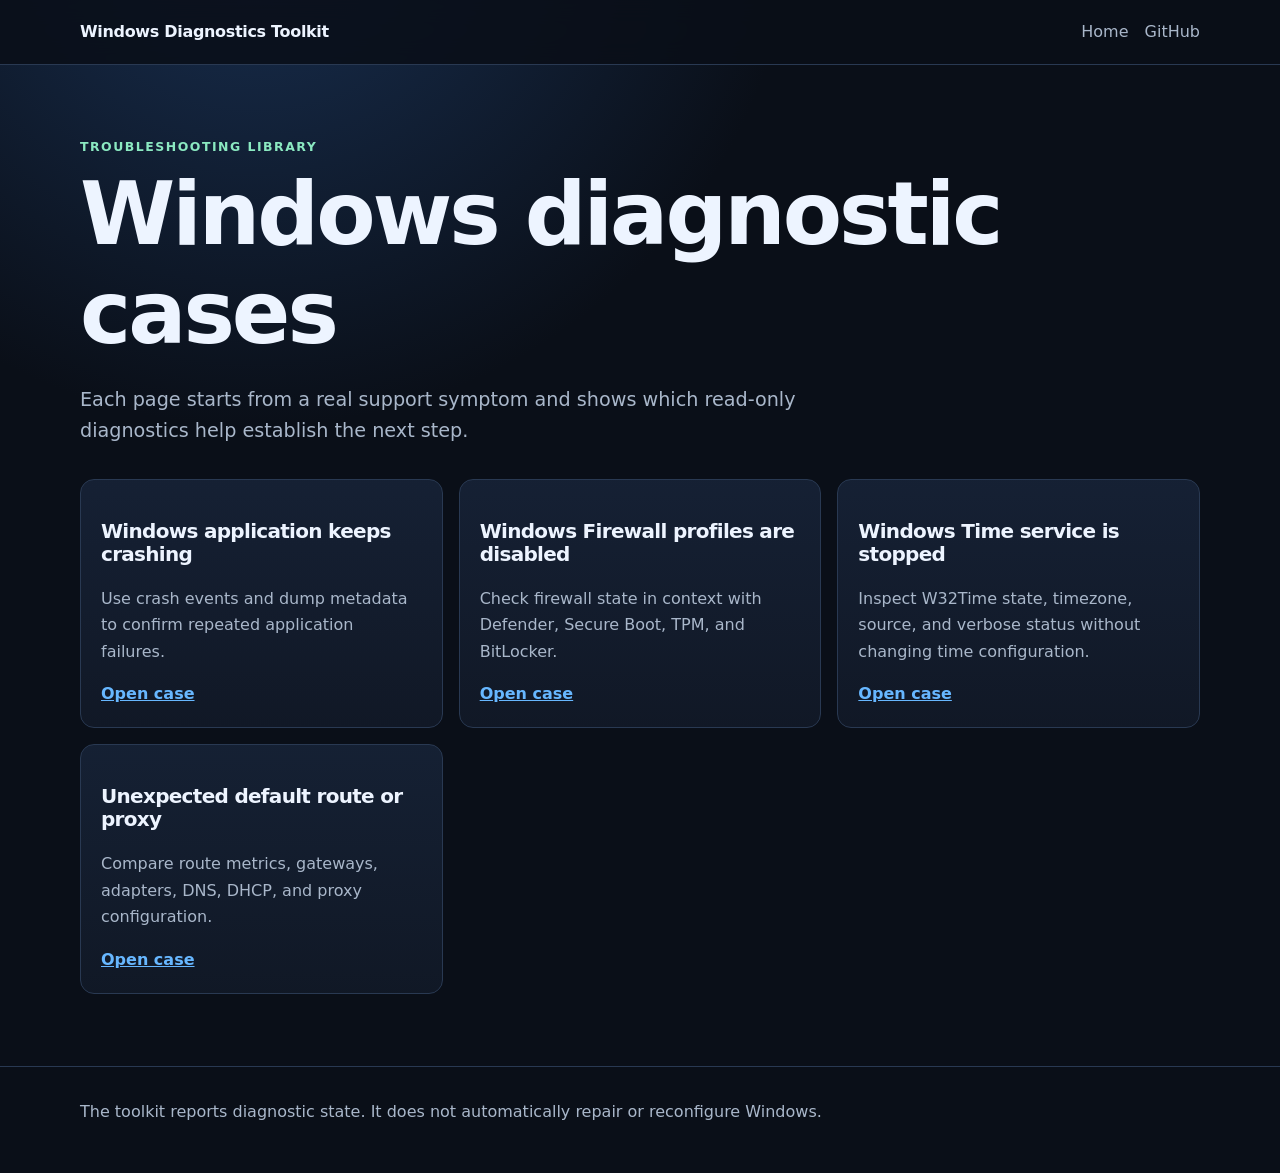
==== cases/index.html @ 60c8dcb5 "docs: add troubleshooting case index" ====
<!doctype html>
<html lang="en">
<head>
  <meta charset="utf-8">
  <meta name="viewport" content="width=device-width, initial-scale=1">
  <title>Windows troubleshooting cases — Windows Diagnostics Toolkit</title>
  <meta name="description" content="Practical Windows troubleshooting cases for application crashes, disabled firewall profiles, stopped time service, and unexpected routes or proxy settings.">
  <link rel="canonical" href="https://0x0bug.github.io/windows-diagnostics-toolkit/cases/">
  <link rel="stylesheet" href="../assets/style.css">
</head>
<body>
<header><nav class="wrap"><a class="brand" href="../">Windows Diagnostics Toolkit</a><div class="nav-links"><a href="../">Home</a><a href="https://github.com/0x0bug/windows-diagnostics-toolkit">GitHub</a></div></nav></header>
<main>
  <section class="wrap">
    <div class="eyebrow">Troubleshooting library</div>
    <h1>Windows diagnostic cases</h1>
    <p class="lead">Each page starts from a real support symptom and shows which read-only diagnostics help establish the next step.</p>
    <div class="grid">
      <article class="card"><h3>Windows application keeps crashing</h3><p>Use crash events and dump metadata to confirm repeated application failures.</p><a href="windows-application-crashes.html">Open case</a></article>
      <article class="card"><h3>Windows Firewall profiles are disabled</h3><p>Check firewall state in context with Defender, Secure Boot, TPM, and BitLocker.</p><a href="windows-firewall-disabled.html">Open case</a></article>
      <article class="card"><h3>Windows Time service is stopped</h3><p>Inspect W32Time state, timezone, source, and verbose status without changing time configuration.</p><a href="windows-time-service-stopped.html">Open case</a></article>
      <article class="card"><h3>Unexpected default route or proxy</h3><p>Compare route metrics, gateways, adapters, DNS, DHCP, and proxy configuration.</p><a href="windows-network-routes.html">Open case</a></article>
    </div>
  </section>
</main>
<footer><div class="wrap">The toolkit reports diagnostic state. It does not automatically repair or reconfigure Windows.</div></footer>
</body>
</html>
---- assets/style.css ----
:root {
  color-scheme: dark;
  --bg: #0a0f18;
  --surface: #111927;
  --surface-2: #162236;
  --text: #edf4ff;
  --muted: #a9b7ca;
  --line: #293952;
  --accent: #67b7ff;
  --accent-2: #8be9c1;
  --warn: #ffd479;
  --danger: #ff8797;
  --max: 1120px;
}

* { box-sizing: border-box; }

html { scroll-behavior: smooth; }

body {
  margin: 0;
  background: radial-gradient(circle at 20% -10%, #193154 0, transparent 34rem), var(--bg);
  color: var(--text);
  font: 16px/1.65 system-ui, -apple-system, BlinkMacSystemFont, "Segoe UI", sans-serif;
}

a { color: var(--accent); }
a:hover { color: #a6d7ff; }

.wrap {
  width: min(calc(100% - 2rem), var(--max));
  margin-inline: auto;
}

header {
  border-bottom: 1px solid var(--line);
  background: rgba(10, 15, 24, 0.86);
  backdrop-filter: blur(12px);
  position: sticky;
  top: 0;
  z-index: 10;
}

nav {
  min-height: 64px;
  display: flex;
  align-items: center;
  justify-content: space-between;
  gap: 1rem;
}

.brand {
  color: var(--text);
  font-weight: 750;
  text-decoration: none;
  letter-spacing: -0.02em;
}

.nav-links { display: flex; gap: 1rem; flex-wrap: wrap; }
.nav-links a { color: var(--muted); text-decoration: none; }
.nav-links a:hover { color: var(--text); }

.hero {
  padding: 6.5rem 0 4rem;
  display: grid;
  grid-template-columns: 1.2fr 0.8fr;
  gap: 3rem;
  align-items: center;
}

.eyebrow {
  color: var(--accent-2);
  font-weight: 700;
  text-transform: uppercase;
  letter-spacing: 0.12em;
  font-size: 0.78rem;
}

h1, h2, h3 { line-height: 1.15; letter-spacing: -0.035em; }
h1 { font-size: clamp(2.7rem, 7vw, 5.4rem); margin: 0.45rem 0 1.25rem; }
h2 { font-size: clamp(2rem, 4vw, 3rem); margin: 0 0 1rem; }
h3 { font-size: 1.25rem; }

.lead { color: var(--muted); font-size: 1.2rem; max-width: 68ch; }

.actions { display: flex; flex-wrap: wrap; gap: 0.85rem; margin-top: 2rem; }
.button {
  display: inline-flex;
  align-items: center;
  justify-content: center;
  min-height: 46px;
  padding: 0.7rem 1rem;
  border-radius: 10px;
  border: 1px solid var(--line);
  color: var(--text);
  background: var(--surface);
  text-decoration: none;
  font-weight: 700;
}
.button.primary { background: var(--accent); color: #06101c; border-color: transparent; }
.button:hover { transform: translateY(-1px); }

.terminal {
  background: #060a10;
  border: 1px solid var(--line);
  border-radius: 16px;
  overflow: hidden;
  box-shadow: 0 24px 80px rgba(0, 0, 0, 0.35);
}
.terminal-bar { padding: 0.7rem 1rem; color: var(--muted); background: var(--surface); border-bottom: 1px solid var(--line); }
pre { margin: 0; padding: 1.25rem; overflow-x: auto; white-space: pre-wrap; color: #d7e7ff; }
code { font-family: "Cascadia Code", "SFMono-Regular", Consolas, monospace; }

section { padding: 4.5rem 0; }
.section-intro { color: var(--muted); max-width: 72ch; }

.grid { display: grid; grid-template-columns: repeat(3, minmax(0, 1fr)); gap: 1rem; margin-top: 2rem; }
.card {
  border: 1px solid var(--line);
  background: linear-gradient(180deg, rgba(22, 34, 54, 0.92), rgba(17, 25, 39, 0.92));
  border-radius: 14px;
  padding: 1.25rem;
}
.card p { color: var(--muted); }
.card a { font-weight: 700; }

.status-list { display: grid; gap: 0.7rem; margin: 1.5rem 0 0; padding: 0; list-style: none; }
.status-list li { display: flex; gap: 0.8rem; align-items: flex-start; }
.status-list strong { color: var(--accent-2); }

.callout {
  border-left: 4px solid var(--warn);
  background: rgba(255, 212, 121, 0.08);
  padding: 1rem 1.15rem;
  border-radius: 0 12px 12px 0;
  margin: 1.5rem 0;
}

.kicker { font-size: 0.9rem; color: var(--muted); }

footer { border-top: 1px solid var(--line); color: var(--muted); padding: 2rem 0 3rem; }

@media (max-width: 820px) {
  .hero { grid-template-columns: 1fr; padding-top: 4rem; }
  .grid { grid-template-columns: 1fr; }
  nav { align-items: flex-start; padding: 0.9rem 0; }
  .nav-links { justify-content: flex-end; }
}
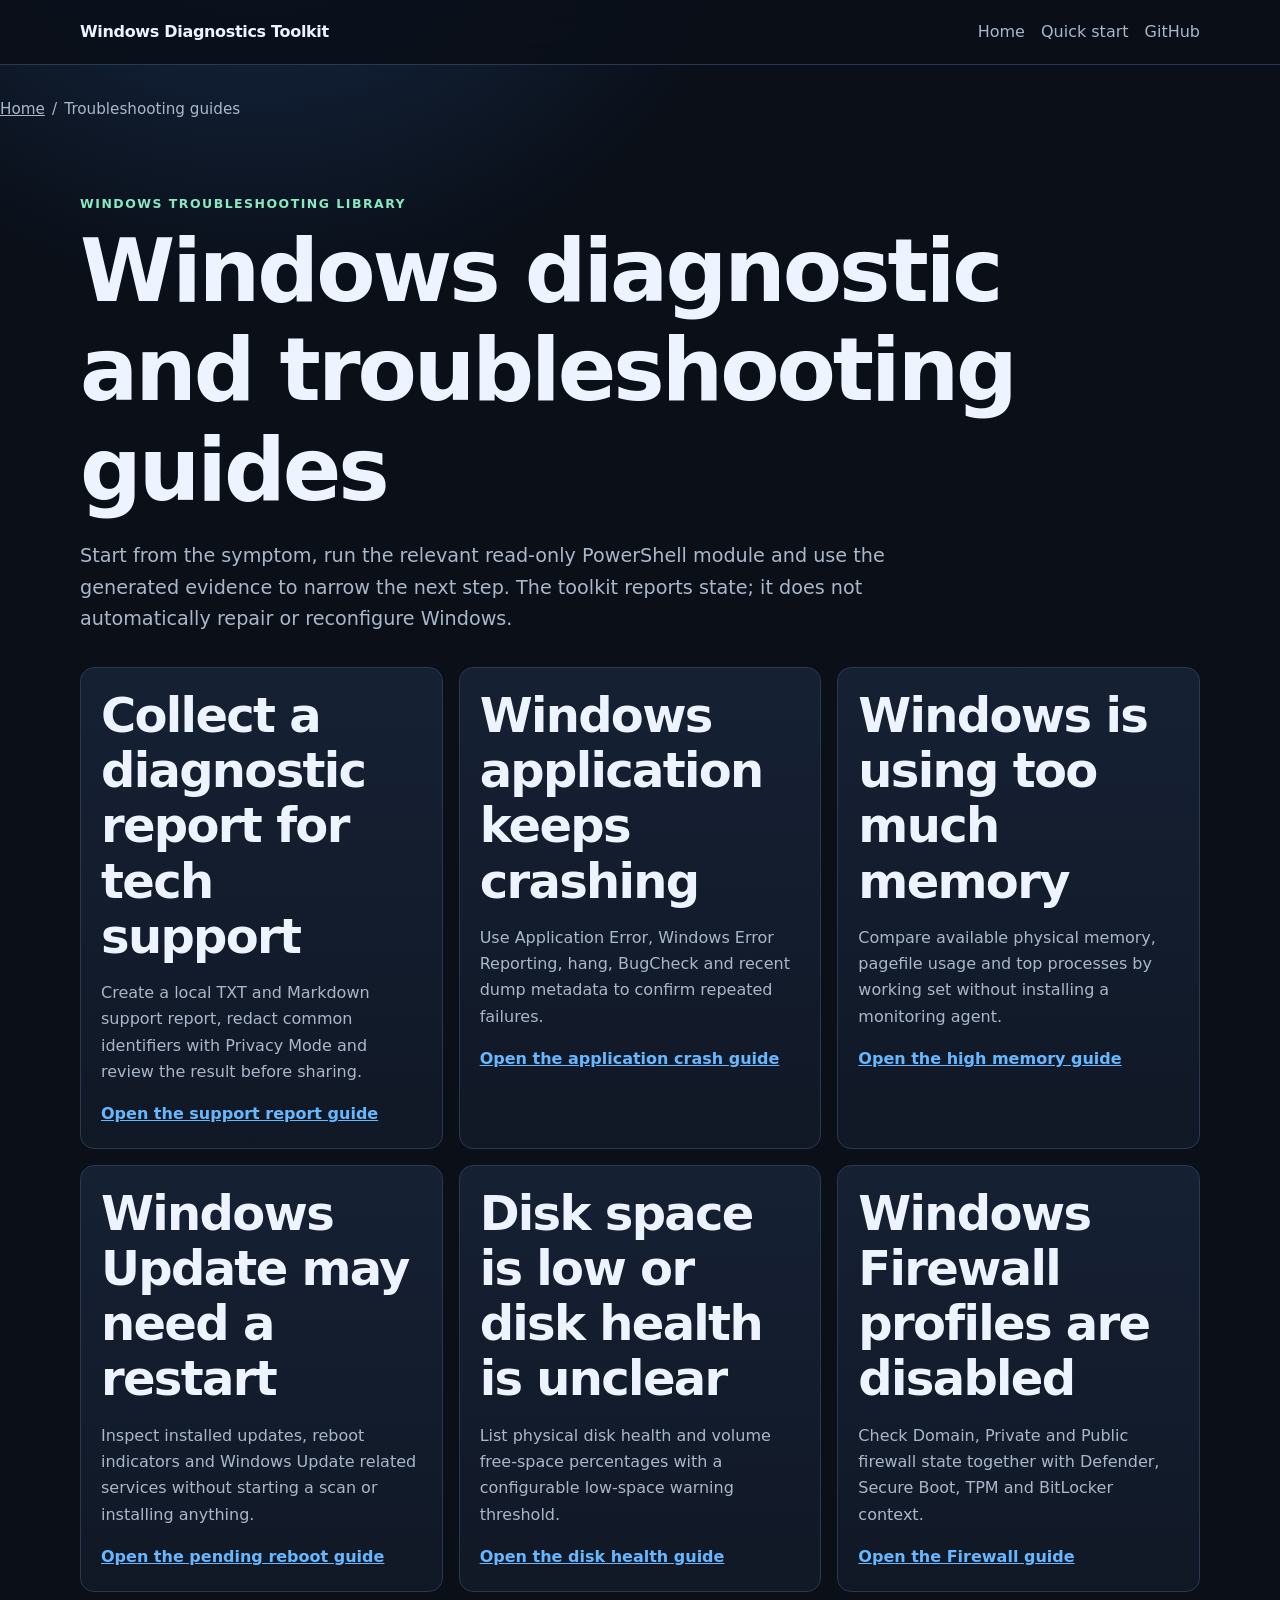
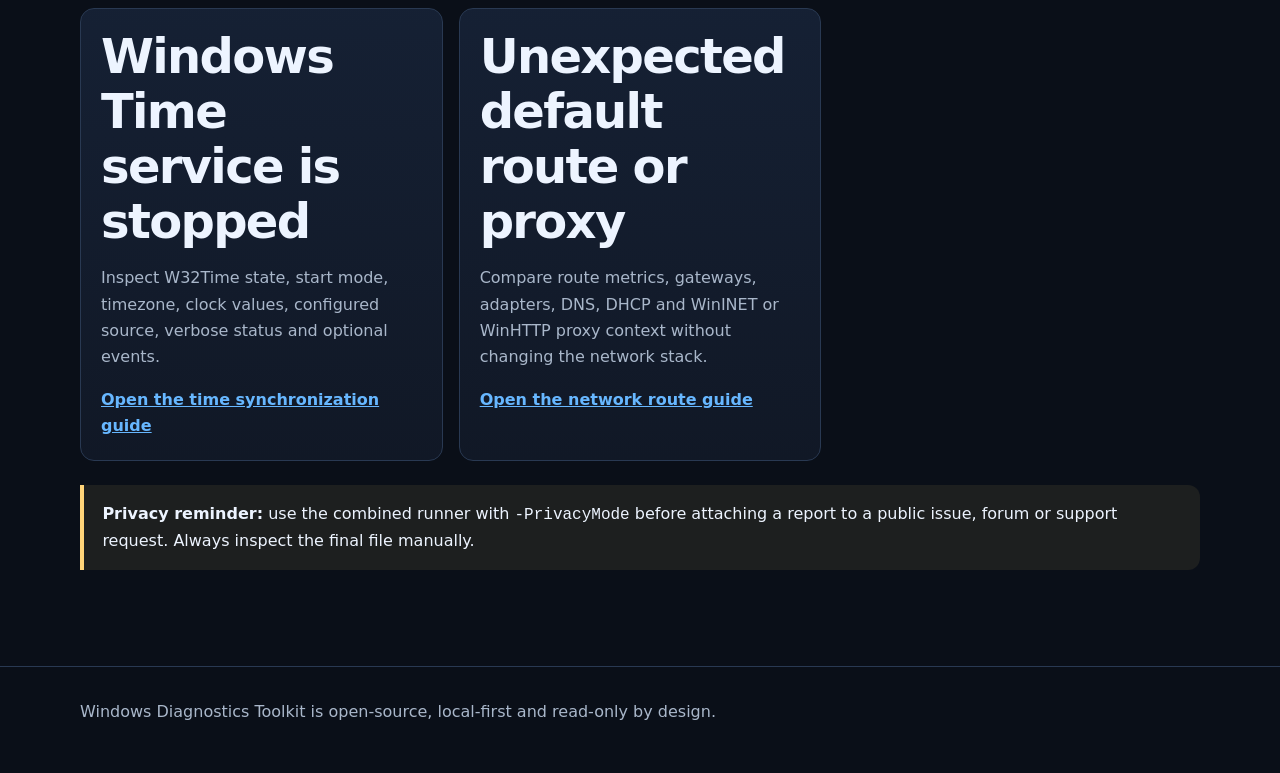
==== commit 78d59aec: "docs: expand troubleshooting guide index for long-tail search" ====
--- a/cases/index.html
+++ b/cases/index.html
@@ -3,26 +3,111 @@
 <head>
   <meta charset="utf-8">
   <meta name="viewport" content="width=device-width, initial-scale=1">
-  <title>Windows troubleshooting cases — Windows Diagnostics Toolkit</title>
-  <meta name="description" content="Practical Windows troubleshooting cases for application crashes, disabled firewall profiles, stopped time service, and unexpected routes or proxy settings.">
+  <title>Windows Troubleshooting Guides and Diagnostic Checks | WDT</title>
+  <meta name="description" content="Read practical Windows 10 and Windows 11 troubleshooting guides for crashes, memory, disk space, Firewall, Windows Update, time sync, routes and support reports.">
+  <meta name="robots" content="index,follow,max-image-preview:large,max-snippet:-1">
+  <meta name="theme-color" content="#0a0f18">
   <link rel="canonical" href="https://0x0bug.github.io/windows-diagnostics-toolkit/cases/">
   <link rel="stylesheet" href="../assets/style.css">
+
+  <meta property="og:type" content="website">
+  <meta property="og:site_name" content="Windows Diagnostics Toolkit">
+  <meta property="og:locale" content="en_US">
+  <meta property="og:title" content="Windows Troubleshooting Guides and Diagnostic Checks">
+  <meta property="og:description" content="Symptom-based Windows guides built around local, read-only PowerShell diagnostics.">
+  <meta property="og:url" content="https://0x0bug.github.io/windows-diagnostics-toolkit/cases/">
+  <meta property="og:image" content="https://0x0bug.github.io/windows-diagnostics-toolkit/assets/social-preview.svg">
+  <meta property="og:image:alt" content="Windows Diagnostics Toolkit troubleshooting guides">
+
+  <meta name="twitter:card" content="summary_large_image">
+  <meta name="twitter:title" content="Windows Troubleshooting Guides and Diagnostic Checks">
+  <meta name="twitter:description" content="Practical Windows 10/11 guides for crashes, memory, updates, disks, Firewall, time and network diagnostics.">
+  <meta name="twitter:image" content="https://0x0bug.github.io/windows-diagnostics-toolkit/assets/social-preview.svg">
+
+  <script type="application/ld+json">
+  {
+    "@context": "https://schema.org",
+    "@graph": [
+      {
+        "@type": "CollectionPage",
+        "@id": "https://0x0bug.github.io/windows-diagnostics-toolkit/cases/#page",
+        "url": "https://0x0bug.github.io/windows-diagnostics-toolkit/cases/",
+        "name": "Windows troubleshooting guides",
+        "description": "Symptom-based Windows troubleshooting guides using read-only PowerShell diagnostics.",
+        "isPartOf": {
+          "@id": "https://0x0bug.github.io/windows-diagnostics-toolkit/#website"
+        },
+        "inLanguage": "en"
+      },
+      {
+        "@type": "BreadcrumbList",
+        "itemListElement": [
+          {
+            "@type": "ListItem",
+            "position": 1,
+            "name": "Windows Diagnostics Toolkit",
+            "item": "https://0x0bug.github.io/windows-diagnostics-toolkit/"
+          },
+          {
+            "@type": "ListItem",
+            "position": 2,
+            "name": "Troubleshooting guides",
+            "item": "https://0x0bug.github.io/windows-diagnostics-toolkit/cases/"
+          }
+        ]
+      },
+      {
+        "@type": "ItemList",
+        "name": "Windows diagnostic and troubleshooting guides",
+        "numberOfItems": 8,
+        "itemListElement": [
+          {"@type": "ListItem", "position": 1, "url": "https://0x0bug.github.io/windows-diagnostics-toolkit/cases/windows-diagnostic-report-for-tech-support.html", "name": "Collect a Windows diagnostic report for tech support"},
+          {"@type": "ListItem", "position": 2, "url": "https://0x0bug.github.io/windows-diagnostics-toolkit/cases/windows-application-crashes.html", "name": "Find repeated Windows application crashes"},
+          {"@type": "ListItem", "position": 3, "url": "https://0x0bug.github.io/windows-diagnostics-toolkit/cases/windows-high-memory-usage.html", "name": "Diagnose high memory usage on Windows"},
+          {"@type": "ListItem", "position": 4, "url": "https://0x0bug.github.io/windows-diagnostics-toolkit/cases/windows-update-pending-reboot.html", "name": "Check Windows Update pending reboot indicators"},
+          {"@type": "ListItem", "position": 5, "url": "https://0x0bug.github.io/windows-diagnostics-toolkit/cases/windows-disk-health-low-space.html", "name": "Check Windows disk health and low disk space"},
+          {"@type": "ListItem", "position": 6, "url": "https://0x0bug.github.io/windows-diagnostics-toolkit/cases/windows-firewall-disabled.html", "name": "Check disabled Windows Firewall profiles"},
+          {"@type": "ListItem", "position": 7, "url": "https://0x0bug.github.io/windows-diagnostics-toolkit/cases/windows-time-service-stopped.html", "name": "Diagnose a stopped Windows Time service"},
+          {"@type": "ListItem", "position": 8, "url": "https://0x0bug.github.io/windows-diagnostics-toolkit/cases/windows-network-routes.html", "name": "Inspect Windows default routes and proxy settings"}
+        ]
+      }
+    ]
+  }
+  </script>
 </head>
 <body>
-<header><nav class="wrap"><a class="brand" href="../">Windows Diagnostics Toolkit</a><div class="nav-links"><a href="../">Home</a><a href="https://github.com/0x0bug/windows-diagnostics-toolkit">GitHub</a></div></nav></header>
-<main>
+<a class="skip-link" href="#main-content">Skip to content</a>
+<header>
+  <nav class="wrap" aria-label="Primary navigation">
+    <a class="brand" href="../">Windows Diagnostics Toolkit</a>
+    <div class="nav-links">
+      <a href="../">Home</a>
+      <a href="https://github.com/0x0bug/windows-diagnostics-toolkit#quick-start">Quick start</a>
+      <a href="https://github.com/0x0bug/windows-diagnostics-toolkit">GitHub</a>
+    </div>
+  </nav>
+</header>
+<main id="main-content">
+  <div class="wrap breadcrumb" aria-label="Breadcrumb"><a href="../">Home</a><span aria-hidden="true">/</span><span>Troubleshooting guides</span></div>
   <section class="wrap">
-    <div class="eyebrow">Troubleshooting library</div>
-    <h1>Windows diagnostic cases</h1>
-    <p class="lead">Each page starts from a real support symptom and shows which read-only diagnostics help establish the next step.</p>
+    <div class="eyebrow">Windows troubleshooting library</div>
+    <h1>Windows diagnostic and troubleshooting guides</h1>
+    <p class="lead">Start from the symptom, run the relevant read-only PowerShell module and use the generated evidence to narrow the next step. The toolkit reports state; it does not automatically repair or reconfigure Windows.</p>
+
     <div class="grid">
-      <article class="card"><h3>Windows application keeps crashing</h3><p>Use crash events and dump metadata to confirm repeated application failures.</p><a href="windows-application-crashes.html">Open case</a></article>
-      <article class="card"><h3>Windows Firewall profiles are disabled</h3><p>Check firewall state in context with Defender, Secure Boot, TPM, and BitLocker.</p><a href="windows-firewall-disabled.html">Open case</a></article>
-      <article class="card"><h3>Windows Time service is stopped</h3><p>Inspect W32Time state, timezone, source, and verbose status without changing time configuration.</p><a href="windows-time-service-stopped.html">Open case</a></article>
-      <article class="card"><h3>Unexpected default route or proxy</h3><p>Compare route metrics, gateways, adapters, DNS, DHCP, and proxy configuration.</p><a href="windows-network-routes.html">Open case</a></article>
+      <article class="card"><h2>Collect a diagnostic report for tech support</h2><p>Create a local TXT and Markdown support report, redact common identifiers with Privacy Mode and review the result before sharing.</p><a href="windows-diagnostic-report-for-tech-support.html">Open the support report guide</a></article>
+      <article class="card"><h2>Windows application keeps crashing</h2><p>Use Application Error, Windows Error Reporting, hang, BugCheck and recent dump metadata to confirm repeated failures.</p><a href="windows-application-crashes.html">Open the application crash guide</a></article>
+      <article class="card"><h2>Windows is using too much memory</h2><p>Compare available physical memory, pagefile usage and top processes by working set without installing a monitoring agent.</p><a href="windows-high-memory-usage.html">Open the high memory guide</a></article>
+      <article class="card"><h2>Windows Update may need a restart</h2><p>Inspect installed updates, reboot indicators and Windows Update related services without starting a scan or installing anything.</p><a href="windows-update-pending-reboot.html">Open the pending reboot guide</a></article>
+      <article class="card"><h2>Disk space is low or disk health is unclear</h2><p>List physical disk health and volume free-space percentages with a configurable low-space warning threshold.</p><a href="windows-disk-health-low-space.html">Open the disk health guide</a></article>
+      <article class="card"><h2>Windows Firewall profiles are disabled</h2><p>Check Domain, Private and Public firewall state together with Defender, Secure Boot, TPM and BitLocker context.</p><a href="windows-firewall-disabled.html">Open the Firewall guide</a></article>
+      <article class="card"><h2>Windows Time service is stopped</h2><p>Inspect W32Time state, start mode, timezone, clock values, configured source, verbose status and optional events.</p><a href="windows-time-service-stopped.html">Open the time synchronization guide</a></article>
+      <article class="card"><h2>Unexpected default route or proxy</h2><p>Compare route metrics, gateways, adapters, DNS, DHCP and WinINET or WinHTTP proxy context without changing the network stack.</p><a href="windows-network-routes.html">Open the network route guide</a></article>
     </div>
+
+    <div class="callout"><strong>Privacy reminder:</strong> use the combined runner with <code>-PrivacyMode</code> before attaching a report to a public issue, forum or support request. Always inspect the final file manually.</div>
   </section>
 </main>
-<footer><div class="wrap">The toolkit reports diagnostic state. It does not automatically repair or reconfigure Windows.</div></footer>
+<footer><div class="wrap">Windows Diagnostics Toolkit is open-source, local-first and read-only by design.</div></footer>
 </body>
 </html>
--- a/assets/style.css
+++ b/assets/style.css
@@ -11,6 +11,7 @@
   --warn: #ffd479;
   --danger: #ff8797;
   --max: 1120px;
+  --article: 820px;
 }
 
 * { box-sizing: border-box; }
@@ -26,6 +27,19 @@
 
 a { color: var(--accent); }
 a:hover { color: #a6d7ff; }
+a:focus-visible { outline: 3px solid var(--accent-2); outline-offset: 3px; border-radius: 4px; }
+
+.skip-link {
+  position: absolute;
+  left: -9999px;
+  top: 0;
+  z-index: 100;
+  background: var(--accent);
+  color: #06101c;
+  padding: 0.75rem 1rem;
+  font-weight: 750;
+}
+.skip-link:focus { left: 1rem; top: 1rem; }
 
 .wrap {
   width: min(calc(100% - 2rem), var(--max));
@@ -108,7 +122,8 @@
   box-shadow: 0 24px 80px rgba(0, 0, 0, 0.35);
 }
 .terminal-bar { padding: 0.7rem 1rem; color: var(--muted); background: var(--surface); border-bottom: 1px solid var(--line); }
-pre { margin: 0; padding: 1.25rem; overflow-x: auto; white-space: pre-wrap; color: #d7e7ff; }
+pre { margin: 1.25rem 0; padding: 1.25rem; overflow-x: auto; white-space: pre-wrap; color: #d7e7ff; background: #060a10; border: 1px solid var(--line); border-radius: 12px; }
+.terminal pre { margin: 0; border: 0; border-radius: 0; }
 code { font-family: "Cascadia Code", "SFMono-Regular", Consolas, monospace; }
 
 section { padding: 4.5rem 0; }
@@ -136,13 +151,73 @@
   margin: 1.5rem 0;
 }
 
+.breadcrumb {
+  display: flex;
+  flex-wrap: wrap;
+  gap: 0.45rem;
+  margin: 2rem 0 0;
+  color: var(--muted);
+  font-size: 0.95rem;
+}
+.breadcrumb a { color: var(--muted); }
+
+.article {
+  width: min(calc(100% - 2rem), var(--article));
+  margin-inline: auto;
+  padding: 3rem 0 5rem;
+}
+.article h1 { font-size: clamp(2.5rem, 6vw, 4.4rem); }
+.article h2 { margin-top: 3rem; font-size: clamp(1.7rem, 4vw, 2.35rem); }
+.article h3 { margin-top: 2rem; }
+.article p, .article li { max-width: 75ch; }
+.article ul, .article ol { padding-left: 1.35rem; }
+.article li + li { margin-top: 0.45rem; }
+.article-meta { color: var(--muted); font-size: 0.95rem; }
+.article-grid { display: grid; grid-template-columns: repeat(2, minmax(0, 1fr)); gap: 1rem; margin: 2rem 0; }
+.article-grid .card { height: 100%; }
+
+.toc {
+  border: 1px solid var(--line);
+  background: rgba(17, 25, 39, 0.78);
+  border-radius: 14px;
+  padding: 1.1rem 1.25rem;
+  margin: 2rem 0;
+}
+.toc strong { display: block; margin-bottom: 0.45rem; }
+.toc ul { margin: 0; }
+
+.checklist { padding-left: 0; list-style: none; }
+.checklist li { position: relative; padding-left: 1.65rem; }
+.checklist li::before { content: "✓"; position: absolute; left: 0; color: var(--accent-2); font-weight: 800; }
+
+.related-links {
+  display: grid;
+  grid-template-columns: repeat(2, minmax(0, 1fr));
+  gap: 0.8rem;
+  margin-top: 1.25rem;
+}
+.related-links a {
+  display: block;
+  border: 1px solid var(--line);
+  background: var(--surface);
+  border-radius: 12px;
+  padding: 0.9rem 1rem;
+  text-decoration: none;
+  font-weight: 700;
+}
+
+.faq { border-top: 1px solid var(--line); margin-top: 1.25rem; }
+.faq details { border-bottom: 1px solid var(--line); padding: 1rem 0; }
+.faq summary { cursor: pointer; font-weight: 750; }
+.faq p { color: var(--muted); }
+
 .kicker { font-size: 0.9rem; color: var(--muted); }
 
 footer { border-top: 1px solid var(--line); color: var(--muted); padding: 2rem 0 3rem; }
 
 @media (max-width: 820px) {
   .hero { grid-template-columns: 1fr; padding-top: 4rem; }
-  .grid { grid-template-columns: 1fr; }
+  .grid, .article-grid, .related-links { grid-template-columns: 1fr; }
   nav { align-items: flex-start; padding: 0.9rem 0; }
   .nav-links { justify-content: flex-end; }
 }
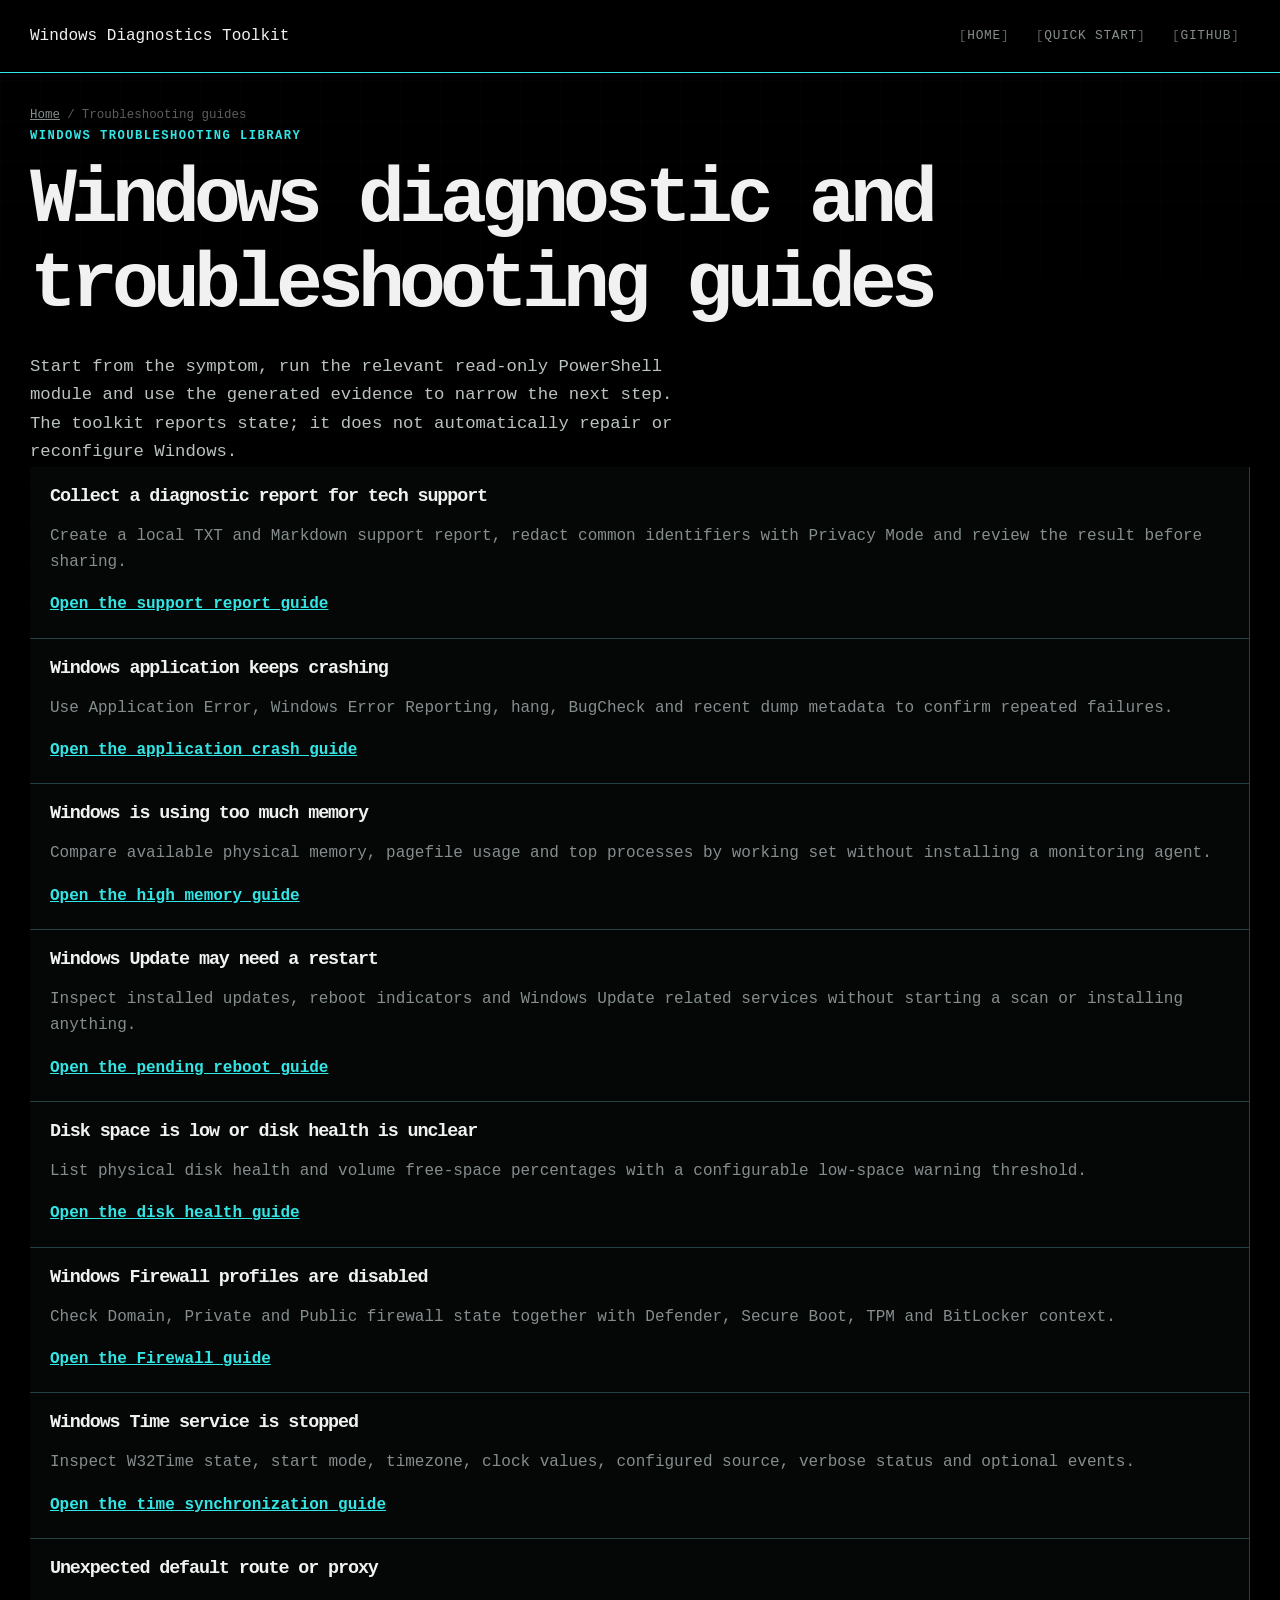
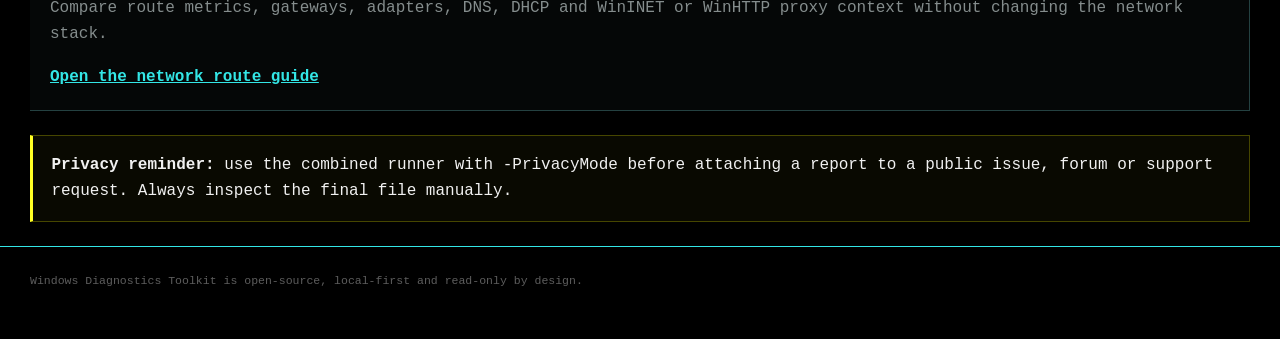
==== commit e939e9b8: "feat: redesign GitHub Pages site around the interactive TUI Redesign the GitHub Pages landing page a" ====
--- a/cases/index.html
+++ b/cases/index.html
@@ -16,13 +16,13 @@
   <meta property="og:title" content="Windows Troubleshooting Guides and Diagnostic Checks">
   <meta property="og:description" content="Symptom-based Windows guides built around local, read-only PowerShell diagnostics.">
   <meta property="og:url" content="https://0x0bug.github.io/windows-diagnostics-toolkit/cases/">
-  <meta property="og:image" content="https://0x0bug.github.io/windows-diagnostics-toolkit/assets/social-preview.svg">
+  <meta property="og:image" content="https://0x0bug.github.io/windows-diagnostics-toolkit/assets/social-preview.png">
   <meta property="og:image:alt" content="Windows Diagnostics Toolkit troubleshooting guides">
 
   <meta name="twitter:card" content="summary_large_image">
   <meta name="twitter:title" content="Windows Troubleshooting Guides and Diagnostic Checks">
   <meta name="twitter:description" content="Practical Windows 10/11 guides for crashes, memory, updates, disks, Firewall, time and network diagnostics.">
-  <meta name="twitter:image" content="https://0x0bug.github.io/windows-diagnostics-toolkit/assets/social-preview.svg">
+  <meta name="twitter:image" content="https://0x0bug.github.io/windows-diagnostics-toolkit/assets/social-preview.png">
 
   <script type="application/ld+json">
   {
--- a/assets/style.css
+++ b/assets/style.css
@@ -1,223 +1 @@
-:root {
-  color-scheme: dark;
-  --bg: #0a0f18;
-  --surface: #111927;
-  --surface-2: #162236;
-  --text: #edf4ff;
-  --muted: #a9b7ca;
-  --line: #293952;
-  --accent: #67b7ff;
-  --accent-2: #8be9c1;
-  --warn: #ffd479;
-  --danger: #ff8797;
-  --max: 1120px;
-  --article: 820px;
-}
-
-* { box-sizing: border-box; }
-
-html { scroll-behavior: smooth; }
-
-body {
-  margin: 0;
-  background: radial-gradient(circle at 20% -10%, #193154 0, transparent 34rem), var(--bg);
-  color: var(--text);
-  font: 16px/1.65 system-ui, -apple-system, BlinkMacSystemFont, "Segoe UI", sans-serif;
-}
-
-a { color: var(--accent); }
-a:hover { color: #a6d7ff; }
-a:focus-visible { outline: 3px solid var(--accent-2); outline-offset: 3px; border-radius: 4px; }
-
-.skip-link {
-  position: absolute;
-  left: -9999px;
-  top: 0;
-  z-index: 100;
-  background: var(--accent);
-  color: #06101c;
-  padding: 0.75rem 1rem;
-  font-weight: 750;
-}
-.skip-link:focus { left: 1rem; top: 1rem; }
-
-.wrap {
-  width: min(calc(100% - 2rem), var(--max));
-  margin-inline: auto;
-}
-
-header {
-  border-bottom: 1px solid var(--line);
-  background: rgba(10, 15, 24, 0.86);
-  backdrop-filter: blur(12px);
-  position: sticky;
-  top: 0;
-  z-index: 10;
-}
-
-nav {
-  min-height: 64px;
-  display: flex;
-  align-items: center;
-  justify-content: space-between;
-  gap: 1rem;
-}
-
-.brand {
-  color: var(--text);
-  font-weight: 750;
-  text-decoration: none;
-  letter-spacing: -0.02em;
-}
-
-.nav-links { display: flex; gap: 1rem; flex-wrap: wrap; }
-.nav-links a { color: var(--muted); text-decoration: none; }
-.nav-links a:hover { color: var(--text); }
-
-.hero {
-  padding: 6.5rem 0 4rem;
-  display: grid;
-  grid-template-columns: 1.2fr 0.8fr;
-  gap: 3rem;
-  align-items: center;
-}
-
-.eyebrow {
-  color: var(--accent-2);
-  font-weight: 700;
-  text-transform: uppercase;
-  letter-spacing: 0.12em;
-  font-size: 0.78rem;
-}
-
-h1, h2, h3 { line-height: 1.15; letter-spacing: -0.035em; }
-h1 { font-size: clamp(2.7rem, 7vw, 5.4rem); margin: 0.45rem 0 1.25rem; }
-h2 { font-size: clamp(2rem, 4vw, 3rem); margin: 0 0 1rem; }
-h3 { font-size: 1.25rem; }
-
-.lead { color: var(--muted); font-size: 1.2rem; max-width: 68ch; }
-
-.actions { display: flex; flex-wrap: wrap; gap: 0.85rem; margin-top: 2rem; }
-.button {
-  display: inline-flex;
-  align-items: center;
-  justify-content: center;
-  min-height: 46px;
-  padding: 0.7rem 1rem;
-  border-radius: 10px;
-  border: 1px solid var(--line);
-  color: var(--text);
-  background: var(--surface);
-  text-decoration: none;
-  font-weight: 700;
-}
-.button.primary { background: var(--accent); color: #06101c; border-color: transparent; }
-.button:hover { transform: translateY(-1px); }
-
-.terminal {
-  background: #060a10;
-  border: 1px solid var(--line);
-  border-radius: 16px;
-  overflow: hidden;
-  box-shadow: 0 24px 80px rgba(0, 0, 0, 0.35);
-}
-.terminal-bar { padding: 0.7rem 1rem; color: var(--muted); background: var(--surface); border-bottom: 1px solid var(--line); }
-pre { margin: 1.25rem 0; padding: 1.25rem; overflow-x: auto; white-space: pre-wrap; color: #d7e7ff; background: #060a10; border: 1px solid var(--line); border-radius: 12px; }
-.terminal pre { margin: 0; border: 0; border-radius: 0; }
-code { font-family: "Cascadia Code", "SFMono-Regular", Consolas, monospace; }
-
-section { padding: 4.5rem 0; }
-.section-intro { color: var(--muted); max-width: 72ch; }
-
-.grid { display: grid; grid-template-columns: repeat(3, minmax(0, 1fr)); gap: 1rem; margin-top: 2rem; }
-.card {
-  border: 1px solid var(--line);
-  background: linear-gradient(180deg, rgba(22, 34, 54, 0.92), rgba(17, 25, 39, 0.92));
-  border-radius: 14px;
-  padding: 1.25rem;
-}
-.card p { color: var(--muted); }
-.card a { font-weight: 700; }
-
-.status-list { display: grid; gap: 0.7rem; margin: 1.5rem 0 0; padding: 0; list-style: none; }
-.status-list li { display: flex; gap: 0.8rem; align-items: flex-start; }
-.status-list strong { color: var(--accent-2); }
-
-.callout {
-  border-left: 4px solid var(--warn);
-  background: rgba(255, 212, 121, 0.08);
-  padding: 1rem 1.15rem;
-  border-radius: 0 12px 12px 0;
-  margin: 1.5rem 0;
-}
-
-.breadcrumb {
-  display: flex;
-  flex-wrap: wrap;
-  gap: 0.45rem;
-  margin: 2rem 0 0;
-  color: var(--muted);
-  font-size: 0.95rem;
-}
-.breadcrumb a { color: var(--muted); }
-
-.article {
-  width: min(calc(100% - 2rem), var(--article));
-  margin-inline: auto;
-  padding: 3rem 0 5rem;
-}
-.article h1 { font-size: clamp(2.5rem, 6vw, 4.4rem); }
-.article h2 { margin-top: 3rem; font-size: clamp(1.7rem, 4vw, 2.35rem); }
-.article h3 { margin-top: 2rem; }
-.article p, .article li { max-width: 75ch; }
-.article ul, .article ol { padding-left: 1.35rem; }
-.article li + li { margin-top: 0.45rem; }
-.article-meta { color: var(--muted); font-size: 0.95rem; }
-.article-grid { display: grid; grid-template-columns: repeat(2, minmax(0, 1fr)); gap: 1rem; margin: 2rem 0; }
-.article-grid .card { height: 100%; }
-
-.toc {
-  border: 1px solid var(--line);
-  background: rgba(17, 25, 39, 0.78);
-  border-radius: 14px;
-  padding: 1.1rem 1.25rem;
-  margin: 2rem 0;
-}
-.toc strong { display: block; margin-bottom: 0.45rem; }
-.toc ul { margin: 0; }
-
-.checklist { padding-left: 0; list-style: none; }
-.checklist li { position: relative; padding-left: 1.65rem; }
-.checklist li::before { content: "✓"; position: absolute; left: 0; color: var(--accent-2); font-weight: 800; }
-
-.related-links {
-  display: grid;
-  grid-template-columns: repeat(2, minmax(0, 1fr));
-  gap: 0.8rem;
-  margin-top: 1.25rem;
-}
-.related-links a {
-  display: block;
-  border: 1px solid var(--line);
-  background: var(--surface);
-  border-radius: 12px;
-  padding: 0.9rem 1rem;
-  text-decoration: none;
-  font-weight: 700;
-}
-
-.faq { border-top: 1px solid var(--line); margin-top: 1.25rem; }
-.faq details { border-bottom: 1px solid var(--line); padding: 1rem 0; }
-.faq summary { cursor: pointer; font-weight: 750; }
-.faq p { color: var(--muted); }
-
-.kicker { font-size: 0.9rem; color: var(--muted); }
-
-footer { border-top: 1px solid var(--line); color: var(--muted); padding: 2rem 0 3rem; }
-
-@media (max-width: 820px) {
-  .hero { grid-template-columns: 1fr; padding-top: 4rem; }
-  .grid, .article-grid, .related-links { grid-template-columns: 1fr; }
-  nav { align-items: flex-start; padding: 0.9rem 0; }
-  .nav-links { justify-content: flex-end; }
-}
+:root{color-scheme:dark;--bg:#000000;--surface:#070909;--surface-2:#0c1010;--surface-3:#111616;--text:#f1f1f1;--muted:#858d8d;--dim:#5d5d5d;--line:#244141;--line-bright:#33e6e6;--accent:#33e6e6;--ok:#25ff45;--warn:#ffff24;--danger:#ff4b5f;--max:1220px;--article:820px;--mono:"Cascadia Code","Cascadia Mono","SFMono-Regular",Consolas,"Liberation Mono",monospace}*{box-sizing:border-box}html{scroll-behavior:smooth}body{margin:0;min-width:0;background:var(--bg);color:var(--text);font:16px/1.65 var(--mono);text-rendering:optimizeLegibility}body::before{content:"";position:fixed;inset:0;z-index:-2;pointer-events:none;background-image:linear-gradient(rgba(51,230,230,0.025) 1px,transparent 1px),linear-gradient(90deg,rgba(51,230,230,0.018) 1px,transparent 1px);background-size:40px 40px;mask-image:linear-gradient(to bottom,rgba(0,0,0,0.85),transparent 75%)}body::after{content:"";position:fixed;inset:0;z-index:1000;pointer-events:none;opacity:0.12;background:repeating-linear-gradient(to bottom,transparent 0,transparent 3px,rgba(255,255,255,0.025) 4px)}::selection{color:#000;background:var(--accent)}img{max-width:100%}a{color:var(--accent)}a:hover{color:#9cffff}a:focus-visible,button:focus-visible,summary:focus-visible{outline:2px solid var(--warn);outline-offset:4px}button,a{-webkit-tap-highlight-color:transparent}button{font:inherit}.sr-only{position:absolute;width:1px;height:1px;padding:0;margin:-1px;overflow:hidden;clip:rect(0,0,0,0);white-space:nowrap;border:0}.skip-link{position:fixed;left:1rem;top:-5rem;z-index:1100;background:var(--warn);color:#000;padding:0.7rem 1rem;font-weight:800;text-decoration:none}.skip-link:focus{top:1rem}.wrap{width:min(calc(100% - 2rem),var(--max));margin-inline:auto}.ok{color:var(--ok)}.warn{color:var(--warn)}.danger{color:var(--danger)}.site-header,header{position:sticky;top:0;z-index:100;border-bottom:1px solid var(--line-bright);background:rgba(0,0,0,0.94);backdrop-filter:blur(12px)}nav,.terminal-nav{min-height:72px;display:flex;align-items:center;justify-content:space-between;gap:1.5rem}.brand{display:inline-flex;align-items:center;gap:0.8rem;color:var(--text);text-decoration:none;min-width:0}.brand-mark{display:inline-grid;place-items:center;min-width:3.25rem;height:2rem;padding-inline:0.45rem;border:1px solid var(--accent);color:var(--accent);font-weight:900;letter-spacing:0.08em}.brand-copy{display:grid;line-height:1.2}.brand-copy strong{font-size:0.88rem}.brand-copy small{color:var(--dim);font-size:0.66rem;letter-spacing:0.08em}.nav-links{display:flex;align-items:center;gap:0.35rem;flex-wrap:wrap}.nav-links a{color:var(--muted);text-decoration:none;padding:0.45rem 0.65rem;font-size:0.8rem;text-transform:uppercase;letter-spacing:0.06em}.nav-links a::before{content:"[";color:var(--dim)}.nav-links a::after{content:"]";color:var(--dim)}.nav-links a:hover{color:var(--text)}.nav-links a:hover::before,.nav-links a:hover::after{color:var(--accent)}.nav-links .nav-github{color:var(--accent)}.nav-toggle{display:none;border:1px solid var(--line-bright);background:#000;color:var(--accent);min-width:44px;min-height:44px;cursor:pointer}.hero{min-height:calc(100vh - 72px);display:grid;grid-template-columns:minmax(0,0.82fr) minmax(620px,1.35fr);align-items:center;gap:clamp(2rem,4vw,4.5rem);padding-block:clamp(4rem,8vw,7.5rem)}.hero-copy{min-width:0}.prompt-line{color:var(--dim);margin-bottom:1.8rem;white-space:nowrap;overflow:hidden;text-overflow:ellipsis;font-size:0.82rem}.prompt-user{color:var(--accent)}.prompt-command{color:var(--text)}.terminal-cursor{display:inline-block;width:0.58em;height:1.05em;margin-left:0.22em;vertical-align:-0.16em;background:var(--accent);animation:cursor-blink 1.05s steps(1,end) infinite}@keyframes cursor-blink{50%{opacity:0}}.eyebrow,.section-index{margin:0 0 0.8rem;color:var(--accent);font-size:0.76rem;font-weight:800;letter-spacing:0.12em;text-transform:uppercase}.status-dot{display:inline-block;width:0.55rem;height:0.55rem;margin-right:0.55rem;background:var(--ok);box-shadow:0 0 14px rgba(37,255,69,0.85)}h1,h2,h3{color:var(--text);line-height:1.08;text-wrap:balance}h1{margin:0;font-size:clamp(3rem,6.1vw,6.35rem);letter-spacing:-0.075em;font-weight:850}h1 span{color:var(--accent)}h2{margin:0;font-size:clamp(2.25rem,4.5vw,4.8rem);letter-spacing:-0.06em}h3{font-size:1.15rem;letter-spacing:-0.025em}.lead{max-width:62ch;margin:1.6rem 0 0;color:#bbc2c2;font-size:clamp(1rem,1.35vw,1.16rem)}.actions{display:flex;flex-wrap:wrap;gap:0.65rem;margin-top:2rem}.button{display:inline-flex;align-items:center;justify-content:center;gap:0.5rem;min-height:48px;padding:0.7rem 1rem;border:1px solid var(--line-bright);border-radius:0;background:#050707;color:var(--accent);text-decoration:none;font-size:0.8rem;font-weight:800;letter-spacing:0.035em;text-transform:uppercase;transition:color 150ms ease,background-color 150ms ease,transform 150ms ease}.button:hover{transform:translate(-2px,-2px);color:#000;background:var(--accent);box-shadow:4px 4px 0 #174848}.button.primary{border-color:var(--ok);background:var(--ok);color:#001503}.button.primary:hover{background:#7aff8d;box-shadow:4px 4px 0 #0a4d13}.button.ghost{border-color:var(--line);color:var(--muted)}.button.ghost:hover{border-color:var(--muted);background:var(--text);color:#000;box-shadow:4px 4px 0 #4b5151}.hero-status{display:grid;grid-template-columns:repeat(2,minmax(0,1fr));gap:0;margin:2.5rem 0 0;border-top:1px solid var(--line);border-left:1px solid var(--line)}.hero-status div{display:grid;grid-template-columns:auto 1fr;gap:0.65rem;padding:0.62rem 0.7rem;border-right:1px solid var(--line);border-bottom:1px solid var(--line);font-size:0.7rem}.hero-status dt{color:var(--dim)}.hero-status dd{margin:0;text-align:right;color:var(--text)}.tui-frame{position:relative;margin:0;border:1px solid var(--line-bright);background:#000;box-shadow:12px 12px 0 rgba(51,230,230,0.08)}.tui-frame::before,.tui-frame::after{content:"";position:absolute;width:12px;height:12px;pointer-events:none}.tui-frame::before{left:-1px;top:-1px;border-left:3px solid var(--accent);border-top:3px solid var(--accent)}.tui-frame::after{right:-1px;bottom:-1px;border-right:3px solid var(--accent);border-bottom:3px solid var(--accent)}.frame-label,.panel-top,.terminal-bar,.console-head,.console-foot,.terminal-footer{display:flex;align-items:center;justify-content:space-between;gap:1rem;color:var(--dim);font-size:0.68rem;letter-spacing:0.08em;text-transform:uppercase}.frame-label{min-height:38px;padding:0 0.85rem;border-bottom:1px solid var(--line)}.frame-state{color:var(--accent)}.tui-frame img{display:block;width:100%;height:auto;background:#000}.tui-frame figcaption{min-height:42px;padding:0.7rem 0.85rem;border-top:1px solid var(--line);color:var(--dim);font-size:0.72rem}.signal-strip{overflow:hidden;border-block:1px solid var(--line-bright);background:var(--accent);color:#001414}.signal-track{display:flex;justify-content:space-between;gap:2rem;padding-block:0.65rem;white-space:nowrap;font-size:0.72rem;font-weight:800;letter-spacing:0.06em}.signal-track strong{color:#003e3e}.section-block{padding-block:clamp(5rem,9vw,9rem)}.section-heading{display:grid;grid-template-columns:minmax(0,1fr) minmax(320px,0.66fr);align-items:end;gap:3rem;padding-bottom:2.5rem;border-bottom:1px solid var(--line-bright)}.section-intro{max-width:68ch;margin:0;color:var(--muted)}.workflow-grid{display:grid;grid-template-columns:repeat(3,minmax(0,1fr));margin-top:2rem;border-left:1px solid var(--line);border-top:1px solid var(--line)}.terminal-panel{min-height:260px;padding:1.25rem;border-right:1px solid var(--line);border-bottom:1px solid var(--line);background:rgba(7,9,9,0.78)}.terminal-panel.is-active{box-shadow:inset 3px 0 0 var(--warn)}.terminal-panel h3{margin:2.5rem 0 1rem}.terminal-panel h3 span{color:var(--warn)}.terminal-panel p{color:var(--muted)}.key-line{display:flex;align-items:center;flex-wrap:wrap;gap:0.42rem;margin-top:1.5rem;font-size:0.7rem}kbd{display:inline-flex;align-items:center;justify-content:center;min-width:2rem;min-height:1.75rem;padding:0.12rem 0.4rem;border:1px solid var(--dim);border-bottom-color:var(--text);background:#090c0c;color:var(--text);font:700 0.72rem/1 var(--mono)}.result-frame{margin-top:2rem}.quick-start{border-block:1px solid var(--line);background:rgba(7,12,12,0.78)}.command-layout,.privacy-layout,.faq-layout{display:grid;grid-template-columns:minmax(0,0.8fr) minmax(520px,1.2fr);align-items:center;gap:clamp(3rem,7vw,7rem)}.plain-status-list{display:grid;gap:0.65rem;margin:2rem 0 0;padding:0;list-style:none;color:var(--muted);font-size:0.82rem}.plain-status-list li{display:flex;align-items:flex-start;gap:0.7rem}.terminal{border:1px solid var(--line-bright);background:#000;box-shadow:10px 10px 0 rgba(51,230,230,0.08)}.terminal-bar{min-height:42px;padding:0 0.85rem;border-bottom:1px solid var(--line)}.copy-button{min-height:30px;padding-inline:0.7rem;border:1px solid var(--line);background:#000;color:var(--accent);cursor:pointer;font-size:0.68rem;font-weight:800;letter-spacing:0.08em}.copy-button:hover{border-color:var(--accent);background:var(--accent);color:#000}.copy-button.is-copied{border-color:var(--ok);color:var(--ok)}pre{margin:1.25rem 0;padding:1.25rem;overflow-x:auto;border:1px solid var(--line);border-radius:0;background:#000;color:var(--text);white-space:pre-wrap;font:0.86rem/1.8 var(--mono)}.command-terminal pre{margin:0;border:0;min-height:210px;display:grid;align-items:center}.ps-prompt{color:var(--accent)}.terminal-footer{min-height:38px;padding:0 0.85rem;border-top:1px solid var(--line)}.diagnostic-console{margin-top:2rem;border:1px solid var(--line-bright);background:#000}.console-head,.console-foot{padding:0.75rem 1rem}.console-head{border-bottom:1px solid var(--line-bright);color:var(--accent)}.console-foot{border-top:1px solid var(--line);flex-wrap:wrap}.diagnostic-grid{display:grid;grid-template-columns:repeat(2,minmax(0,1fr))}.diagnostic-row{display:grid;grid-template-columns:auto minmax(0,1fr) auto;align-items:center;gap:0.85rem;min-height:112px;padding:1rem;border-right:1px solid var(--line);border-bottom:1px solid var(--line);color:var(--text);text-decoration:none;transition:background-color 150ms ease}.diagnostic-row:nth-child(2n){border-right:0}.diagnostic-row:nth-last-child(-n + 2){border-bottom:0}.diagnostic-row:hover{color:var(--text);background:#071111}.diagnostic-row:hover strong{color:var(--warn)}.diagnostic-row:hover .row-arrow{color:var(--warn);transform:translate(2px,-2px)}.diagnostic-row .check{color:var(--ok);font-weight:800}.diagnostic-row strong{display:block;font-size:0.88rem}.diagnostic-row small{display:block;margin-top:0.35rem;color:var(--dim);font-size:0.72rem;line-height:1.45}.row-arrow{color:var(--accent);transition:transform 150ms ease,color 150ms ease}.privacy-section{border-block:1px solid var(--line);background:#050707}.privacy-list li{align-items:flex-start}.privacy-list strong{display:block;color:var(--text)}.privacy-list small{display:block;margin-top:0.2rem;color:var(--dim);line-height:1.45}.redaction-panel{border:1px solid var(--line-bright);background:#000}.redaction-panel .panel-top{min-height:42px;padding:0 0.85rem;border-bottom:1px solid var(--line)}.redaction-panel pre{margin:0;border:0;font-size:0.92rem;line-height:2}.redaction-panel pre span{color:var(--ok)}.redaction-panel>p{margin:0;padding:0.85rem 1rem;border-top:1px solid var(--line);color:var(--dim);font-size:0.72rem}.guide-list{margin-top:2rem;border-top:1px solid var(--line-bright)}.guide-list a{display:grid;grid-template-columns:56px minmax(240px,1fr) minmax(240px,0.9fr) auto;align-items:center;gap:1rem;min-height:82px;padding:0.8rem 0;border-bottom:1px solid var(--line);color:var(--text);text-decoration:none}.guide-list a>span{color:var(--dim)}.guide-list a strong{font-size:0.9rem}.guide-list a small{color:var(--dim)}.guide-list a b{color:var(--accent);font-size:0.72rem}.guide-list a:hover{color:var(--text);background:linear-gradient(90deg,rgba(51,230,230,0.06),transparent)}.guide-list a:hover strong{color:var(--warn)}.faq-layout{align-items:start}.faq{border-top:1px solid var(--line-bright)}.faq details{border-bottom:1px solid var(--line)}.faq summary{display:flex;align-items:center;justify-content:space-between;gap:1rem;padding:1.2rem 0;cursor:pointer;color:var(--text);list-style:none;font-weight:750}.faq summary::-webkit-details-marker{display:none}.faq summary b{color:var(--accent);font-size:1.2rem;font-weight:400;transition:transform 150ms ease}.faq details[open] summary b{transform:rotate(45deg);color:var(--warn)}.faq details[open] summary span{color:var(--warn)}.faq p{margin:0;padding:0 3rem 1.4rem 0;color:var(--muted)}.final-cta{padding-block:2rem 7rem}.final-console{display:grid;grid-template-columns:minmax(0,1fr) auto;align-items:end;gap:2rem;padding:clamp(1.5rem,4vw,3rem);border:1px solid var(--line-bright);box-shadow:12px 12px 0 rgba(51,230,230,0.08)}.final-console h2{font-size:clamp(2rem,4vw,4rem)}.final-console p:not(.section-index){color:var(--muted)}footer{border-top:1px solid var(--line-bright);padding:1.5rem 0 3rem;color:var(--dim);font-size:0.72rem}.footer-grid{display:flex;justify-content:space-between;gap:2rem}.footer-grid div:first-child{display:grid}.footer-grid strong{color:var(--text)}.breadcrumb{display:flex;flex-wrap:wrap;gap:0.45rem;margin:2rem auto 0;color:var(--dim);font-size:0.78rem}.breadcrumb a{color:var(--muted)}.article{width:min(calc(100% - 2rem),var(--article));margin-inline:auto;padding:3.5rem 0 6rem}.article.breadcrumb{padding:0}.article h1{font-size:clamp(2.5rem,6vw,4.6rem);overflow-wrap:anywhere}.article h2{margin-top:3.5rem;font-size:clamp(1.7rem,4vw,2.45rem)}.article h3{margin-top:2.25rem}.article p,.article li{max-width:75ch}.article ul,.article ol{padding-left:1.35rem}.article li + li{margin-top:0.5rem}.article-meta{color:var(--dim);font-size:0.78rem}.article .lead{color:#aeb7b7}.article a{text-underline-offset:0.2em}.article-grid{display:grid;grid-template-columns:repeat(2,minmax(0,1fr));gap:0;margin:2rem 0;border-left:1px solid var(--line);border-top:1px solid var(--line)}.card{border-right:1px solid var(--line);border-bottom:1px solid var(--line);background:#050707;padding:1.25rem}.card h2,.card h3{margin:0 0 0.75rem;font-size:1.15rem}.card p{color:var(--muted)}.card a{font-weight:700}.toc{border:1px solid var(--line-bright);background:#030505;padding:1.1rem 1.25rem;margin:2rem 0}.toc strong{display:block;margin-bottom:0.45rem;color:var(--accent)}.toc ul{margin:0}.checklist{padding-left:0 !important;list-style:none}.checklist li{position:relative;padding-left:2rem}.checklist li::before{content:"[x]";position:absolute;left:0;color:var(--ok);font-weight:800}.callout{border-left:3px solid var(--warn);border-block:1px solid #464600;border-right:1px solid #464600;background:rgba(255,255,36,0.035);padding:1rem 1.15rem;margin:1.5rem 0}.related-links{display:grid;grid-template-columns:repeat(2,minmax(0,1fr));border-left:1px solid var(--line);border-top:1px solid var(--line);margin-top:1.25rem}.related-links a{display:block;border-right:1px solid var(--line);border-bottom:1px solid var(--line);background:#050707;padding:0.9rem 1rem;text-decoration:none;font-weight:700}.kicker{font-size:0.78rem;color:var(--dim)}@media (max-width:1180px){.hero{grid-template-columns:1fr;min-height:auto}.hero-copy{max-width:850px}.hero-tui{max-width:100%}.signal-track{justify-content:flex-start;overflow-x:auto;scrollbar-width:none}.signal-track::-webkit-scrollbar{display:none}}@media (max-width:920px){.section-heading,.command-layout,.privacy-layout,.faq-layout,.final-console{grid-template-columns:1fr}.workflow-grid{grid-template-columns:1fr}.terminal-panel{min-height:0}.diagnostic-grid{grid-template-columns:1fr}.diagnostic-row,.diagnostic-row:nth-child(2n),.diagnostic-row:nth-last-child(-n + 2){border-right:0;border-bottom:1px solid var(--line)}.diagnostic-row:last-child{border-bottom:0}.guide-list a{grid-template-columns:42px minmax(0,1fr) auto}.guide-list a small{grid-column:2 / 4;margin-top:-0.8rem}}@media (max-width:760px){body::after{display:none}.signal-track{flex-wrap:wrap;justify-content:flex-start;gap:0.45rem 1.25rem;overflow-x:visible;white-space:normal}nav,.terminal-nav{min-height:64px}.brand-copy small{display:none}.nav-toggle{display:inline-grid;place-items:center}.nav-links{position:absolute;top:64px;left:0;right:0;display:none;align-items:stretch;padding:0.75rem 1rem 1rem;border-bottom:1px solid var(--line-bright);background:#000}.nav-links.is-open{display:grid}.nav-links a{min-height:44px;display:flex;align-items:center}.hero{padding-block:3.5rem 5rem}.prompt-line{margin-bottom:1.2rem}.hero-status{grid-template-columns:1fr}.section-block{padding-block:5rem}.section-heading{gap:1.5rem}.command-layout,.privacy-layout{gap:3rem}.footer-grid{flex-direction:column}.article-grid,.related-links{grid-template-columns:1fr}}@media (max-width:560px){.wrap{width:min(calc(100% - 1.25rem),var(--max))}h1{font-size:clamp(2.65rem,14vw,4.25rem);overflow-wrap:anywhere}h2{font-size:clamp(2rem,11vw,3.25rem)}.hero-actions .button{flex:1 1 100%}.hero-status div{font-size:0.66rem}.frame-label span:first-child{max-width:70%;overflow:hidden;text-overflow:ellipsis;white-space:nowrap}.tui-frame figcaption{font-size:0.64rem}.diagnostic-row{min-height:100px}.guide-list a{grid-template-columns:32px minmax(0,1fr)}.guide-list a b{display:none}.guide-list a small{grid-column:2;margin-top:-0.65rem}.final-console{padding:1.25rem}.final-console .actions .button{flex:1 1 100%}}@media (prefers-reduced-motion:reduce){html{scroll-behavior:auto}*,*::before,*::after{animation-duration:0.01ms !important;animation-iteration-count:1 !important;transition-duration:0.01ms !important}}
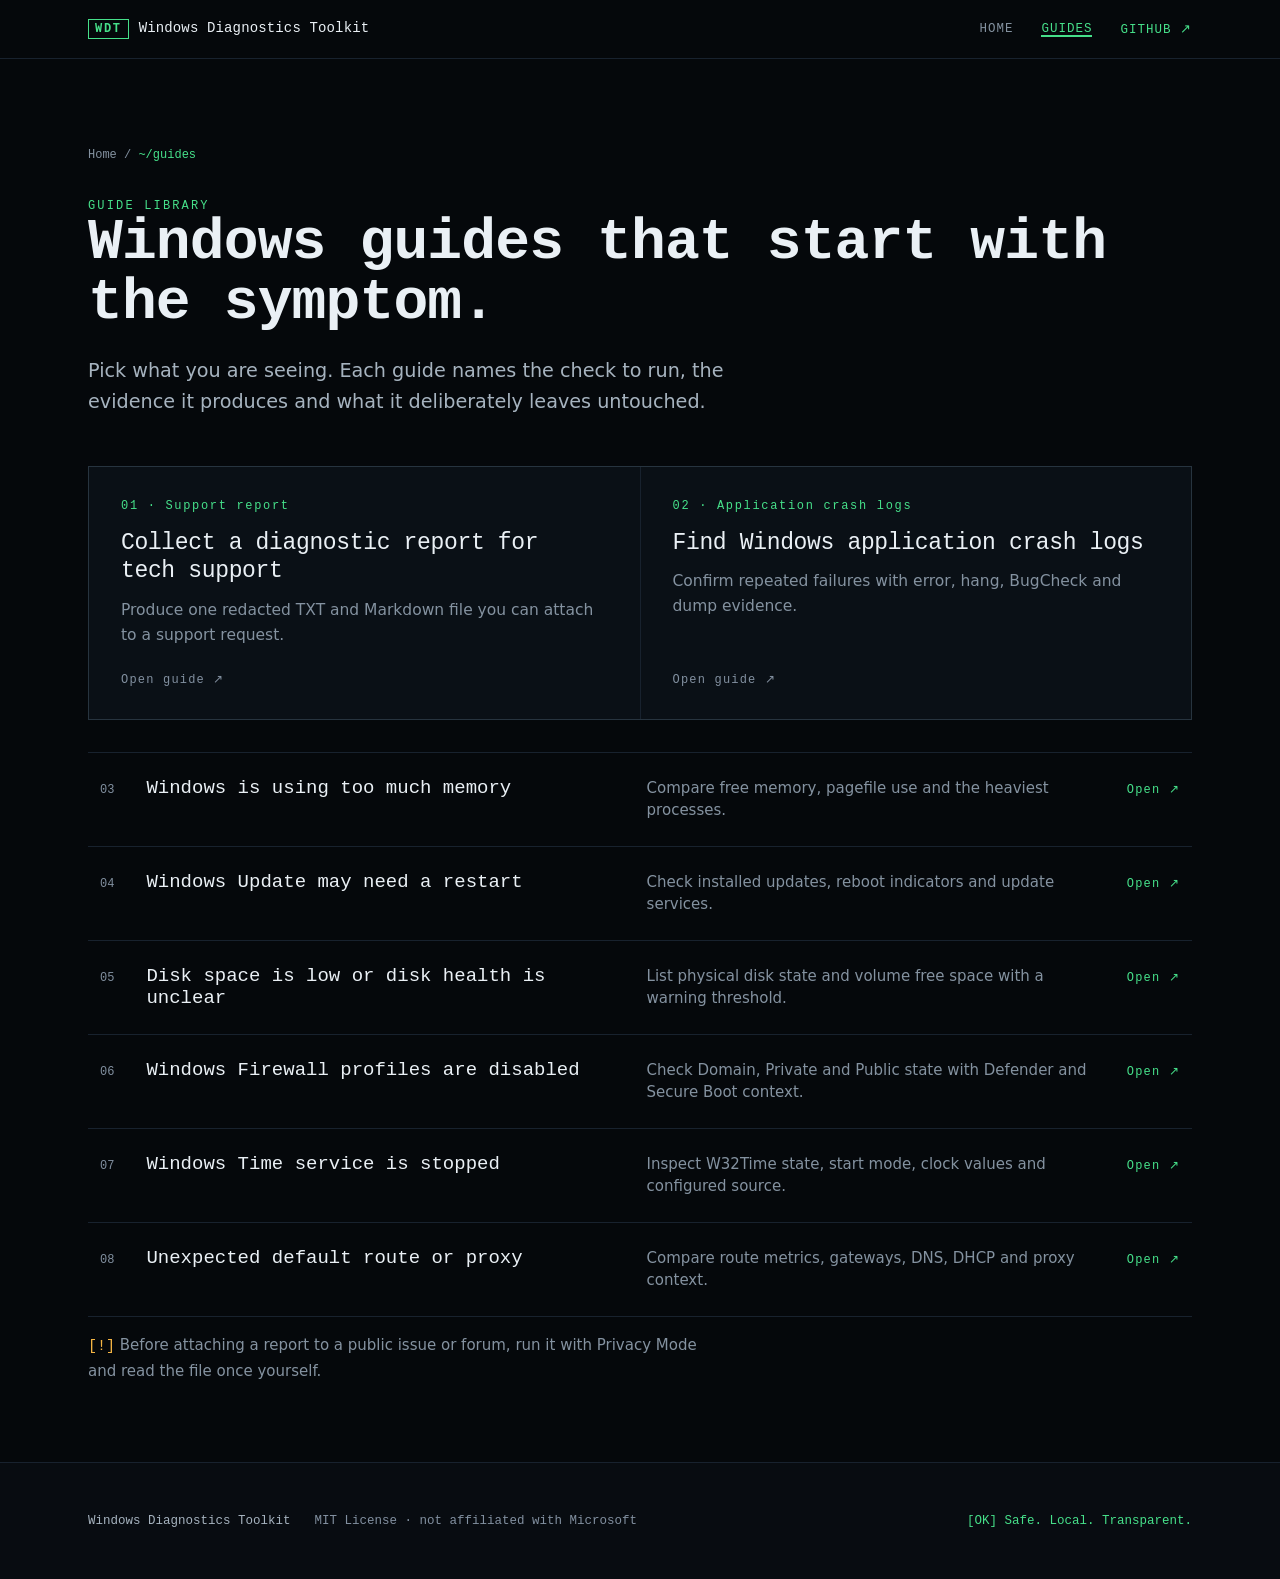
==== commit 641e7a8c: "feat: restyle guides and article pages" ====
--- a/cases/index.html
+++ b/cases/index.html
@@ -6,23 +6,25 @@
   <title>Windows Troubleshooting Guides and Diagnostic Checks | WDT</title>
   <meta name="description" content="Read practical Windows 10 and Windows 11 troubleshooting guides for crashes, memory, disk space, Firewall, Windows Update, time sync, routes and support reports.">
   <meta name="robots" content="index,follow,max-image-preview:large,max-snippet:-1">
-  <meta name="theme-color" content="#0a0f18">
-  <link rel="canonical" href="https://0x0bug.github.io/windows-diagnostics-toolkit/cases/">
+  <meta name="theme-color" content="#05080b">
+  <link rel="canonical" href="https://wdt.digital/cases/">
   <link rel="stylesheet" href="../assets/style.css">
+  <link rel="icon" href="../assets/social-preview.svg" type="image/svg+xml">
+  <script src="../assets/site.js" defer></script>
 
   <meta property="og:type" content="website">
   <meta property="og:site_name" content="Windows Diagnostics Toolkit">
   <meta property="og:locale" content="en_US">
   <meta property="og:title" content="Windows Troubleshooting Guides and Diagnostic Checks">
   <meta property="og:description" content="Symptom-based Windows guides built around local, read-only PowerShell diagnostics.">
-  <meta property="og:url" content="https://0x0bug.github.io/windows-diagnostics-toolkit/cases/">
-  <meta property="og:image" content="https://0x0bug.github.io/windows-diagnostics-toolkit/assets/social-preview.png">
+  <meta property="og:url" content="https://wdt.digital/cases/">
+  <meta property="og:image" content="https://wdt.digital/assets/social-preview.png">
   <meta property="og:image:alt" content="Windows Diagnostics Toolkit troubleshooting guides">
 
   <meta name="twitter:card" content="summary_large_image">
   <meta name="twitter:title" content="Windows Troubleshooting Guides and Diagnostic Checks">
   <meta name="twitter:description" content="Practical Windows 10/11 guides for crashes, memory, updates, disks, Firewall, time and network diagnostics.">
-  <meta name="twitter:image" content="https://0x0bug.github.io/windows-diagnostics-toolkit/assets/social-preview.png">
+  <meta name="twitter:image" content="https://wdt.digital/assets/social-preview.png">
 
   <script type="application/ld+json">
   {
@@ -30,12 +32,12 @@
     "@graph": [
       {
         "@type": "CollectionPage",
-        "@id": "https://0x0bug.github.io/windows-diagnostics-toolkit/cases/#page",
-        "url": "https://0x0bug.github.io/windows-diagnostics-toolkit/cases/",
+        "@id": "https://wdt.digital/cases/#page",
+        "url": "https://wdt.digital/cases/",
         "name": "Windows troubleshooting guides",
         "description": "Symptom-based Windows troubleshooting guides using read-only PowerShell diagnostics.",
         "isPartOf": {
-          "@id": "https://0x0bug.github.io/windows-diagnostics-toolkit/#website"
+          "@id": "https://wdt.digital/#website"
         },
         "inLanguage": "en"
       },
@@ -46,13 +48,13 @@
             "@type": "ListItem",
             "position": 1,
             "name": "Windows Diagnostics Toolkit",
-            "item": "https://0x0bug.github.io/windows-diagnostics-toolkit/"
+            "item": "https://wdt.digital/"
           },
           {
             "@type": "ListItem",
             "position": 2,
             "name": "Troubleshooting guides",
-            "item": "https://0x0bug.github.io/windows-diagnostics-toolkit/cases/"
+            "item": "https://wdt.digital/cases/"
           }
         ]
       },
@@ -61,14 +63,14 @@
         "name": "Windows diagnostic and troubleshooting guides",
         "numberOfItems": 8,
         "itemListElement": [
-          {"@type": "ListItem", "position": 1, "url": "https://0x0bug.github.io/windows-diagnostics-toolkit/cases/windows-diagnostic-report-for-tech-support.html", "name": "Collect a Windows diagnostic report for tech support"},
-          {"@type": "ListItem", "position": 2, "url": "https://0x0bug.github.io/windows-diagnostics-toolkit/cases/windows-application-crashes.html", "name": "Find repeated Windows application crashes"},
-          {"@type": "ListItem", "position": 3, "url": "https://0x0bug.github.io/windows-diagnostics-toolkit/cases/windows-high-memory-usage.html", "name": "Diagnose high memory usage on Windows"},
-          {"@type": "ListItem", "position": 4, "url": "https://0x0bug.github.io/windows-diagnostics-toolkit/cases/windows-update-pending-reboot.html", "name": "Check Windows Update pending reboot indicators"},
-          {"@type": "ListItem", "position": 5, "url": "https://0x0bug.github.io/windows-diagnostics-toolkit/cases/windows-disk-health-low-space.html", "name": "Check Windows disk health and low disk space"},
-          {"@type": "ListItem", "position": 6, "url": "https://0x0bug.github.io/windows-diagnostics-toolkit/cases/windows-firewall-disabled.html", "name": "Check disabled Windows Firewall profiles"},
-          {"@type": "ListItem", "position": 7, "url": "https://0x0bug.github.io/windows-diagnostics-toolkit/cases/windows-time-service-stopped.html", "name": "Diagnose a stopped Windows Time service"},
-          {"@type": "ListItem", "position": 8, "url": "https://0x0bug.github.io/windows-diagnostics-toolkit/cases/windows-network-routes.html", "name": "Inspect Windows default routes and proxy settings"}
+          {"@type": "ListItem", "position": 1, "url": "https://wdt.digital/cases/windows-diagnostic-report-for-tech-support.html", "name": "Collect a Windows diagnostic report for tech support"},
+          {"@type": "ListItem", "position": 2, "url": "https://wdt.digital/cases/windows-application-crashes.html", "name": "Find repeated Windows application crashes"},
+          {"@type": "ListItem", "position": 3, "url": "https://wdt.digital/cases/windows-high-memory-usage.html", "name": "Diagnose high memory usage on Windows"},
+          {"@type": "ListItem", "position": 4, "url": "https://wdt.digital/cases/windows-update-pending-reboot.html", "name": "Check Windows Update pending reboot indicators"},
+          {"@type": "ListItem", "position": 5, "url": "https://wdt.digital/cases/windows-disk-health-low-space.html", "name": "Check Windows disk health and low disk space"},
+          {"@type": "ListItem", "position": 6, "url": "https://wdt.digital/cases/windows-firewall-disabled.html", "name": "Check disabled Windows Firewall profiles"},
+          {"@type": "ListItem", "position": 7, "url": "https://wdt.digital/cases/windows-time-service-stopped.html", "name": "Diagnose a stopped Windows Time service"},
+          {"@type": "ListItem", "position": 8, "url": "https://wdt.digital/cases/windows-network-routes.html", "name": "Inspect Windows default routes and proxy settings"}
         ]
       }
     ]
@@ -77,37 +79,90 @@
 </head>
 <body>
 <a class="skip-link" href="#main-content">Skip to content</a>
-<header>
-  <nav class="wrap" aria-label="Primary navigation">
-    <a class="brand" href="../">Windows Diagnostics Toolkit</a>
-    <div class="nav-links">
-      <a href="../">Home</a>
-      <a href="https://github.com/0x0bug/windows-diagnostics-toolkit#quick-start">Quick start</a>
-      <a href="https://github.com/0x0bug/windows-diagnostics-toolkit">GitHub</a>
-    </div>
-  </nav>
+<p class="sr-only" id="site-status" role="status" aria-live="polite" aria-atomic="true">
+</p>
+<header class="hdr" data-open="0">
+<div class="hdr-in">
+<a class="brand" href="../" aria-label="Windows Diagnostics Toolkit home">
+<span class="brand-mark">WDT</span>
+<span class="brand-name">Windows Diagnostics Toolkit</span>
+</a>
+<button type="button" class="wnav-toggle" aria-expanded="false" aria-controls="site-nav" aria-label="Toggle navigation">≡</button>
+<nav class="wnav" id="site-nav" aria-label="Primary navigation">
+<a href="../">Home</a>
+<a href="./" aria-current="page">Guides</a>
+<a class="gh" href="https://github.com/0x0bug/windows-diagnostics-toolkit">GitHub ↗</a>
+</nav>
+</div>
 </header>
-<main id="main-content">
-  <div class="wrap breadcrumb" aria-label="Breadcrumb"><a href="../">Home</a><span aria-hidden="true">/</span><span>Troubleshooting guides</span></div>
-  <section class="wrap">
-    <div class="eyebrow">Windows troubleshooting library</div>
-    <h1>Windows diagnostic and troubleshooting guides</h1>
-    <p class="lead">Start from the symptom, run the relevant read-only PowerShell module and use the generated evidence to narrow the next step. The toolkit reports state; it does not automatically repair or reconfigure Windows.</p>
-
-    <div class="grid">
-      <article class="card"><h2>Collect a diagnostic report for tech support</h2><p>Create a local TXT and Markdown support report, redact common identifiers with Privacy Mode and review the result before sharing.</p><a href="windows-diagnostic-report-for-tech-support.html">Open the support report guide</a></article>
-      <article class="card"><h2>Windows application keeps crashing</h2><p>Use Application Error, Windows Error Reporting, hang, BugCheck and recent dump metadata to confirm repeated failures.</p><a href="windows-application-crashes.html">Open the application crash guide</a></article>
-      <article class="card"><h2>Windows is using too much memory</h2><p>Compare available physical memory, pagefile usage and top processes by working set without installing a monitoring agent.</p><a href="windows-high-memory-usage.html">Open the high memory guide</a></article>
-      <article class="card"><h2>Windows Update may need a restart</h2><p>Inspect installed updates, reboot indicators and Windows Update related services without starting a scan or installing anything.</p><a href="windows-update-pending-reboot.html">Open the pending reboot guide</a></article>
-      <article class="card"><h2>Disk space is low or disk health is unclear</h2><p>List physical disk health and volume free-space percentages with a configurable low-space warning threshold.</p><a href="windows-disk-health-low-space.html">Open the disk health guide</a></article>
-      <article class="card"><h2>Windows Firewall profiles are disabled</h2><p>Check Domain, Private and Public firewall state together with Defender, Secure Boot, TPM and BitLocker context.</p><a href="windows-firewall-disabled.html">Open the Firewall guide</a></article>
-      <article class="card"><h2>Windows Time service is stopped</h2><p>Inspect W32Time state, start mode, timezone, clock values, configured source, verbose status and optional events.</p><a href="windows-time-service-stopped.html">Open the time synchronization guide</a></article>
-      <article class="card"><h2>Unexpected default route or proxy</h2><p>Compare route metrics, gateways, adapters, DNS, DHCP and WinINET or WinHTTP proxy context without changing the network stack.</p><a href="windows-network-routes.html">Open the network route guide</a></article>
-    </div>
-
-    <div class="callout"><strong>Privacy reminder:</strong> use the combined runner with <code>-PrivacyMode</code> before attaching a report to a public issue, forum or support request. Always inspect the final file manually.</div>
-  </section>
+<main id="main-content" class="sec route-in">
+<p class="crumbs">
+<a href="../">Home</a> / <span class="path">~/guides</span>
+</p>
+<span class="kicker">Guide library</span>
+<h1 class="h-display" style="font-size: clamp(30px, 4.6vw, 58px);">Windows guides that start with the symptom.</h1>
+<p class="lede">Pick what you are seeing. Each guide names the check to run, the evidence it produces and what it deliberately leaves untouched.</p>
+<div class="gfeat" style="margin-top: var(--s7);">
+<a class="gcard" href="windows-diagnostic-report-for-tech-support.html">
+<span class="n">01 · Support report</span>
+<h2>Collect a diagnostic report for tech support</h2>
+<p>Produce one redacted TXT and Markdown file you can attach to a support request.</p>
+<span class="go">Open guide ↗</span>
+</a>
+<a class="gcard" href="windows-application-crashes.html">
+<span class="n">02 · Application crash logs</span>
+<h2>Find Windows application crash logs</h2>
+<p>Confirm repeated failures with error, hang, BugCheck and dump evidence.</p>
+<span class="go">Open guide ↗</span>
+</a>
+</div>
+<div class="glist" data-reveal="scroll" style="margin-top: var(--s6);">
+<a class="grow" href="windows-high-memory-usage.html">
+<span class="n">03</span>
+<span class="t">Windows is using too much memory</span>
+<span class="p">Compare free memory, pagefile use and the heaviest processes.</span>
+<span class="go">Open ↗</span>
+</a>
+<a class="grow" href="windows-update-pending-reboot.html">
+<span class="n">04</span>
+<span class="t">Windows Update may need a restart</span>
+<span class="p">Check installed updates, reboot indicators and update services.</span>
+<span class="go">Open ↗</span>
+</a>
+<a class="grow" href="windows-disk-health-low-space.html">
+<span class="n">05</span>
+<span class="t">Disk space is low or disk health is unclear</span>
+<span class="p">List physical disk state and volume free space with a warning threshold.</span>
+<span class="go">Open ↗</span>
+</a>
+<a class="grow" href="windows-firewall-disabled.html">
+<span class="n">06</span>
+<span class="t">Windows Firewall profiles are disabled</span>
+<span class="p">Check Domain, Private and Public state with Defender and Secure Boot context.</span>
+<span class="go">Open ↗</span>
+</a>
+<a class="grow" href="windows-time-service-stopped.html">
+<span class="n">07</span>
+<span class="t">Windows Time service is stopped</span>
+<span class="p">Inspect W32Time state, start mode, clock values and configured source.</span>
+<span class="go">Open ↗</span>
+</a>
+<a class="grow" href="windows-network-routes.html">
+<span class="n">08</span>
+<span class="t">Unexpected default route or proxy</span>
+<span class="p">Compare route metrics, gateways, DNS, DHCP and proxy context.</span>
+<span class="go">Open ↗</span>
+</a>
+</div>
+<p class="note">
+<span class="wtag" data-k="warn">[!]</span> Before attaching a report to a public issue or forum, run it with Privacy Mode and read the file once yourself.</p>
 </main>
-<footer><div class="wrap">Windows Diagnostics Toolkit is open-source, local-first and read-only by design.</div></footer>
+<footer class="foot">
+<div class="foot-in">
+<span class="name">Windows Diagnostics Toolkit</span>
+<span>MIT License · not affiliated with Microsoft</span>
+<span class="ok">[OK] Safe. Local. Transparent.</span>
+</div>
+</footer>
 </body>
 </html>
--- a/assets/style.css
+++ b/assets/style.css
@@ -1 +1,432 @@
-:root{color-scheme:dark;--bg:#000000;--surface:#070909;--surface-2:#0c1010;--surface-3:#111616;--text:#f1f1f1;--muted:#858d8d;--dim:#5d5d5d;--line:#244141;--line-bright:#33e6e6;--accent:#33e6e6;--ok:#25ff45;--warn:#ffff24;--danger:#ff4b5f;--max:1220px;--article:820px;--mono:"Cascadia Code","Cascadia Mono","SFMono-Regular",Consolas,"Liberation Mono",monospace}*{box-sizing:border-box}html{scroll-behavior:smooth}body{margin:0;min-width:0;background:var(--bg);color:var(--text);font:16px/1.65 var(--mono);text-rendering:optimizeLegibility}body::before{content:"";position:fixed;inset:0;z-index:-2;pointer-events:none;background-image:linear-gradient(rgba(51,230,230,0.025) 1px,transparent 1px),linear-gradient(90deg,rgba(51,230,230,0.018) 1px,transparent 1px);background-size:40px 40px;mask-image:linear-gradient(to bottom,rgba(0,0,0,0.85),transparent 75%)}body::after{content:"";position:fixed;inset:0;z-index:1000;pointer-events:none;opacity:0.12;background:repeating-linear-gradient(to bottom,transparent 0,transparent 3px,rgba(255,255,255,0.025) 4px)}::selection{color:#000;background:var(--accent)}img{max-width:100%}a{color:var(--accent)}a:hover{color:#9cffff}a:focus-visible,button:focus-visible,summary:focus-visible{outline:2px solid var(--warn);outline-offset:4px}button,a{-webkit-tap-highlight-color:transparent}button{font:inherit}.sr-only{position:absolute;width:1px;height:1px;padding:0;margin:-1px;overflow:hidden;clip:rect(0,0,0,0);white-space:nowrap;border:0}.skip-link{position:fixed;left:1rem;top:-5rem;z-index:1100;background:var(--warn);color:#000;padding:0.7rem 1rem;font-weight:800;text-decoration:none}.skip-link:focus{top:1rem}.wrap{width:min(calc(100% - 2rem),var(--max));margin-inline:auto}.ok{color:var(--ok)}.warn{color:var(--warn)}.danger{color:var(--danger)}.site-header,header{position:sticky;top:0;z-index:100;border-bottom:1px solid var(--line-bright);background:rgba(0,0,0,0.94);backdrop-filter:blur(12px)}nav,.terminal-nav{min-height:72px;display:flex;align-items:center;justify-content:space-between;gap:1.5rem}.brand{display:inline-flex;align-items:center;gap:0.8rem;color:var(--text);text-decoration:none;min-width:0}.brand-mark{display:inline-grid;place-items:center;min-width:3.25rem;height:2rem;padding-inline:0.45rem;border:1px solid var(--accent);color:var(--accent);font-weight:900;letter-spacing:0.08em}.brand-copy{display:grid;line-height:1.2}.brand-copy strong{font-size:0.88rem}.brand-copy small{color:var(--dim);font-size:0.66rem;letter-spacing:0.08em}.nav-links{display:flex;align-items:center;gap:0.35rem;flex-wrap:wrap}.nav-links a{color:var(--muted);text-decoration:none;padding:0.45rem 0.65rem;font-size:0.8rem;text-transform:uppercase;letter-spacing:0.06em}.nav-links a::before{content:"[";color:var(--dim)}.nav-links a::after{content:"]";color:var(--dim)}.nav-links a:hover{color:var(--text)}.nav-links a:hover::before,.nav-links a:hover::after{color:var(--accent)}.nav-links .nav-github{color:var(--accent)}.nav-toggle{display:none;border:1px solid var(--line-bright);background:#000;color:var(--accent);min-width:44px;min-height:44px;cursor:pointer}.hero{min-height:calc(100vh - 72px);display:grid;grid-template-columns:minmax(0,0.82fr) minmax(620px,1.35fr);align-items:center;gap:clamp(2rem,4vw,4.5rem);padding-block:clamp(4rem,8vw,7.5rem)}.hero-copy{min-width:0}.prompt-line{color:var(--dim);margin-bottom:1.8rem;white-space:nowrap;overflow:hidden;text-overflow:ellipsis;font-size:0.82rem}.prompt-user{color:var(--accent)}.prompt-command{color:var(--text)}.terminal-cursor{display:inline-block;width:0.58em;height:1.05em;margin-left:0.22em;vertical-align:-0.16em;background:var(--accent);animation:cursor-blink 1.05s steps(1,end) infinite}@keyframes cursor-blink{50%{opacity:0}}.eyebrow,.section-index{margin:0 0 0.8rem;color:var(--accent);font-size:0.76rem;font-weight:800;letter-spacing:0.12em;text-transform:uppercase}.status-dot{display:inline-block;width:0.55rem;height:0.55rem;margin-right:0.55rem;background:var(--ok);box-shadow:0 0 14px rgba(37,255,69,0.85)}h1,h2,h3{color:var(--text);line-height:1.08;text-wrap:balance}h1{margin:0;font-size:clamp(3rem,6.1vw,6.35rem);letter-spacing:-0.075em;font-weight:850}h1 span{color:var(--accent)}h2{margin:0;font-size:clamp(2.25rem,4.5vw,4.8rem);letter-spacing:-0.06em}h3{font-size:1.15rem;letter-spacing:-0.025em}.lead{max-width:62ch;margin:1.6rem 0 0;color:#bbc2c2;font-size:clamp(1rem,1.35vw,1.16rem)}.actions{display:flex;flex-wrap:wrap;gap:0.65rem;margin-top:2rem}.button{display:inline-flex;align-items:center;justify-content:center;gap:0.5rem;min-height:48px;padding:0.7rem 1rem;border:1px solid var(--line-bright);border-radius:0;background:#050707;color:var(--accent);text-decoration:none;font-size:0.8rem;font-weight:800;letter-spacing:0.035em;text-transform:uppercase;transition:color 150ms ease,background-color 150ms ease,transform 150ms ease}.button:hover{transform:translate(-2px,-2px);color:#000;background:var(--accent);box-shadow:4px 4px 0 #174848}.button.primary{border-color:var(--ok);background:var(--ok);color:#001503}.button.primary:hover{background:#7aff8d;box-shadow:4px 4px 0 #0a4d13}.button.ghost{border-color:var(--line);color:var(--muted)}.button.ghost:hover{border-color:var(--muted);background:var(--text);color:#000;box-shadow:4px 4px 0 #4b5151}.hero-status{display:grid;grid-template-columns:repeat(2,minmax(0,1fr));gap:0;margin:2.5rem 0 0;border-top:1px solid var(--line);border-left:1px solid var(--line)}.hero-status div{display:grid;grid-template-columns:auto 1fr;gap:0.65rem;padding:0.62rem 0.7rem;border-right:1px solid var(--line);border-bottom:1px solid var(--line);font-size:0.7rem}.hero-status dt{color:var(--dim)}.hero-status dd{margin:0;text-align:right;color:var(--text)}.tui-frame{position:relative;margin:0;border:1px solid var(--line-bright);background:#000;box-shadow:12px 12px 0 rgba(51,230,230,0.08)}.tui-frame::before,.tui-frame::after{content:"";position:absolute;width:12px;height:12px;pointer-events:none}.tui-frame::before{left:-1px;top:-1px;border-left:3px solid var(--accent);border-top:3px solid var(--accent)}.tui-frame::after{right:-1px;bottom:-1px;border-right:3px solid var(--accent);border-bottom:3px solid var(--accent)}.frame-label,.panel-top,.terminal-bar,.console-head,.console-foot,.terminal-footer{display:flex;align-items:center;justify-content:space-between;gap:1rem;color:var(--dim);font-size:0.68rem;letter-spacing:0.08em;text-transform:uppercase}.frame-label{min-height:38px;padding:0 0.85rem;border-bottom:1px solid var(--line)}.frame-state{color:var(--accent)}.tui-frame img{display:block;width:100%;height:auto;background:#000}.tui-frame figcaption{min-height:42px;padding:0.7rem 0.85rem;border-top:1px solid var(--line);color:var(--dim);font-size:0.72rem}.signal-strip{overflow:hidden;border-block:1px solid var(--line-bright);background:var(--accent);color:#001414}.signal-track{display:flex;justify-content:space-between;gap:2rem;padding-block:0.65rem;white-space:nowrap;font-size:0.72rem;font-weight:800;letter-spacing:0.06em}.signal-track strong{color:#003e3e}.section-block{padding-block:clamp(5rem,9vw,9rem)}.section-heading{display:grid;grid-template-columns:minmax(0,1fr) minmax(320px,0.66fr);align-items:end;gap:3rem;padding-bottom:2.5rem;border-bottom:1px solid var(--line-bright)}.section-intro{max-width:68ch;margin:0;color:var(--muted)}.workflow-grid{display:grid;grid-template-columns:repeat(3,minmax(0,1fr));margin-top:2rem;border-left:1px solid var(--line);border-top:1px solid var(--line)}.terminal-panel{min-height:260px;padding:1.25rem;border-right:1px solid var(--line);border-bottom:1px solid var(--line);background:rgba(7,9,9,0.78)}.terminal-panel.is-active{box-shadow:inset 3px 0 0 var(--warn)}.terminal-panel h3{margin:2.5rem 0 1rem}.terminal-panel h3 span{color:var(--warn)}.terminal-panel p{color:var(--muted)}.key-line{display:flex;align-items:center;flex-wrap:wrap;gap:0.42rem;margin-top:1.5rem;font-size:0.7rem}kbd{display:inline-flex;align-items:center;justify-content:center;min-width:2rem;min-height:1.75rem;padding:0.12rem 0.4rem;border:1px solid var(--dim);border-bottom-color:var(--text);background:#090c0c;color:var(--text);font:700 0.72rem/1 var(--mono)}.result-frame{margin-top:2rem}.quick-start{border-block:1px solid var(--line);background:rgba(7,12,12,0.78)}.command-layout,.privacy-layout,.faq-layout{display:grid;grid-template-columns:minmax(0,0.8fr) minmax(520px,1.2fr);align-items:center;gap:clamp(3rem,7vw,7rem)}.plain-status-list{display:grid;gap:0.65rem;margin:2rem 0 0;padding:0;list-style:none;color:var(--muted);font-size:0.82rem}.plain-status-list li{display:flex;align-items:flex-start;gap:0.7rem}.terminal{border:1px solid var(--line-bright);background:#000;box-shadow:10px 10px 0 rgba(51,230,230,0.08)}.terminal-bar{min-height:42px;padding:0 0.85rem;border-bottom:1px solid var(--line)}.copy-button{min-height:30px;padding-inline:0.7rem;border:1px solid var(--line);background:#000;color:var(--accent);cursor:pointer;font-size:0.68rem;font-weight:800;letter-spacing:0.08em}.copy-button:hover{border-color:var(--accent);background:var(--accent);color:#000}.copy-button.is-copied{border-color:var(--ok);color:var(--ok)}pre{margin:1.25rem 0;padding:1.25rem;overflow-x:auto;border:1px solid var(--line);border-radius:0;background:#000;color:var(--text);white-space:pre-wrap;font:0.86rem/1.8 var(--mono)}.command-terminal pre{margin:0;border:0;min-height:210px;display:grid;align-items:center}.ps-prompt{color:var(--accent)}.terminal-footer{min-height:38px;padding:0 0.85rem;border-top:1px solid var(--line)}.diagnostic-console{margin-top:2rem;border:1px solid var(--line-bright);background:#000}.console-head,.console-foot{padding:0.75rem 1rem}.console-head{border-bottom:1px solid var(--line-bright);color:var(--accent)}.console-foot{border-top:1px solid var(--line);flex-wrap:wrap}.diagnostic-grid{display:grid;grid-template-columns:repeat(2,minmax(0,1fr))}.diagnostic-row{display:grid;grid-template-columns:auto minmax(0,1fr) auto;align-items:center;gap:0.85rem;min-height:112px;padding:1rem;border-right:1px solid var(--line);border-bottom:1px solid var(--line);color:var(--text);text-decoration:none;transition:background-color 150ms ease}.diagnostic-row:nth-child(2n){border-right:0}.diagnostic-row:nth-last-child(-n + 2){border-bottom:0}.diagnostic-row:hover{color:var(--text);background:#071111}.diagnostic-row:hover strong{color:var(--warn)}.diagnostic-row:hover .row-arrow{color:var(--warn);transform:translate(2px,-2px)}.diagnostic-row .check{color:var(--ok);font-weight:800}.diagnostic-row strong{display:block;font-size:0.88rem}.diagnostic-row small{display:block;margin-top:0.35rem;color:var(--dim);font-size:0.72rem;line-height:1.45}.row-arrow{color:var(--accent);transition:transform 150ms ease,color 150ms ease}.privacy-section{border-block:1px solid var(--line);background:#050707}.privacy-list li{align-items:flex-start}.privacy-list strong{display:block;color:var(--text)}.privacy-list small{display:block;margin-top:0.2rem;color:var(--dim);line-height:1.45}.redaction-panel{border:1px solid var(--line-bright);background:#000}.redaction-panel .panel-top{min-height:42px;padding:0 0.85rem;border-bottom:1px solid var(--line)}.redaction-panel pre{margin:0;border:0;font-size:0.92rem;line-height:2}.redaction-panel pre span{color:var(--ok)}.redaction-panel>p{margin:0;padding:0.85rem 1rem;border-top:1px solid var(--line);color:var(--dim);font-size:0.72rem}.guide-list{margin-top:2rem;border-top:1px solid var(--line-bright)}.guide-list a{display:grid;grid-template-columns:56px minmax(240px,1fr) minmax(240px,0.9fr) auto;align-items:center;gap:1rem;min-height:82px;padding:0.8rem 0;border-bottom:1px solid var(--line);color:var(--text);text-decoration:none}.guide-list a>span{color:var(--dim)}.guide-list a strong{font-size:0.9rem}.guide-list a small{color:var(--dim)}.guide-list a b{color:var(--accent);font-size:0.72rem}.guide-list a:hover{color:var(--text);background:linear-gradient(90deg,rgba(51,230,230,0.06),transparent)}.guide-list a:hover strong{color:var(--warn)}.faq-layout{align-items:start}.faq{border-top:1px solid var(--line-bright)}.faq details{border-bottom:1px solid var(--line)}.faq summary{display:flex;align-items:center;justify-content:space-between;gap:1rem;padding:1.2rem 0;cursor:pointer;color:var(--text);list-style:none;font-weight:750}.faq summary::-webkit-details-marker{display:none}.faq summary b{color:var(--accent);font-size:1.2rem;font-weight:400;transition:transform 150ms ease}.faq details[open] summary b{transform:rotate(45deg);color:var(--warn)}.faq details[open] summary span{color:var(--warn)}.faq p{margin:0;padding:0 3rem 1.4rem 0;color:var(--muted)}.final-cta{padding-block:2rem 7rem}.final-console{display:grid;grid-template-columns:minmax(0,1fr) auto;align-items:end;gap:2rem;padding:clamp(1.5rem,4vw,3rem);border:1px solid var(--line-bright);box-shadow:12px 12px 0 rgba(51,230,230,0.08)}.final-console h2{font-size:clamp(2rem,4vw,4rem)}.final-console p:not(.section-index){color:var(--muted)}footer{border-top:1px solid var(--line-bright);padding:1.5rem 0 3rem;color:var(--dim);font-size:0.72rem}.footer-grid{display:flex;justify-content:space-between;gap:2rem}.footer-grid div:first-child{display:grid}.footer-grid strong{color:var(--text)}.breadcrumb{display:flex;flex-wrap:wrap;gap:0.45rem;margin:2rem auto 0;color:var(--dim);font-size:0.78rem}.breadcrumb a{color:var(--muted)}.article{width:min(calc(100% - 2rem),var(--article));margin-inline:auto;padding:3.5rem 0 6rem}.article.breadcrumb{padding:0}.article h1{font-size:clamp(2.5rem,6vw,4.6rem);overflow-wrap:anywhere}.article h2{margin-top:3.5rem;font-size:clamp(1.7rem,4vw,2.45rem)}.article h3{margin-top:2.25rem}.article p,.article li{max-width:75ch}.article ul,.article ol{padding-left:1.35rem}.article li + li{margin-top:0.5rem}.article-meta{color:var(--dim);font-size:0.78rem}.article .lead{color:#aeb7b7}.article a{text-underline-offset:0.2em}.article-grid{display:grid;grid-template-columns:repeat(2,minmax(0,1fr));gap:0;margin:2rem 0;border-left:1px solid var(--line);border-top:1px solid var(--line)}.card{border-right:1px solid var(--line);border-bottom:1px solid var(--line);background:#050707;padding:1.25rem}.card h2,.card h3{margin:0 0 0.75rem;font-size:1.15rem}.card p{color:var(--muted)}.card a{font-weight:700}.toc{border:1px solid var(--line-bright);background:#030505;padding:1.1rem 1.25rem;margin:2rem 0}.toc strong{display:block;margin-bottom:0.45rem;color:var(--accent)}.toc ul{margin:0}.checklist{padding-left:0 !important;list-style:none}.checklist li{position:relative;padding-left:2rem}.checklist li::before{content:"[x]";position:absolute;left:0;color:var(--ok);font-weight:800}.callout{border-left:3px solid var(--warn);border-block:1px solid #464600;border-right:1px solid #464600;background:rgba(255,255,36,0.035);padding:1rem 1.15rem;margin:1.5rem 0}.related-links{display:grid;grid-template-columns:repeat(2,minmax(0,1fr));border-left:1px solid var(--line);border-top:1px solid var(--line);margin-top:1.25rem}.related-links a{display:block;border-right:1px solid var(--line);border-bottom:1px solid var(--line);background:#050707;padding:0.9rem 1rem;text-decoration:none;font-weight:700}.kicker{font-size:0.78rem;color:var(--dim)}@media (max-width:1180px){.hero{grid-template-columns:1fr;min-height:auto}.hero-copy{max-width:850px}.hero-tui{max-width:100%}.signal-track{justify-content:flex-start;overflow-x:auto;scrollbar-width:none}.signal-track::-webkit-scrollbar{display:none}}@media (max-width:920px){.section-heading,.command-layout,.privacy-layout,.faq-layout,.final-console{grid-template-columns:1fr}.workflow-grid{grid-template-columns:1fr}.terminal-panel{min-height:0}.diagnostic-grid{grid-template-columns:1fr}.diagnostic-row,.diagnostic-row:nth-child(2n),.diagnostic-row:nth-last-child(-n + 2){border-right:0;border-bottom:1px solid var(--line)}.diagnostic-row:last-child{border-bottom:0}.guide-list a{grid-template-columns:42px minmax(0,1fr) auto}.guide-list a small{grid-column:2 / 4;margin-top:-0.8rem}}@media (max-width:760px){body::after{display:none}.signal-track{flex-wrap:wrap;justify-content:flex-start;gap:0.45rem 1.25rem;overflow-x:visible;white-space:normal}nav,.terminal-nav{min-height:64px}.brand-copy small{display:none}.nav-toggle{display:inline-grid;place-items:center}.nav-links{position:absolute;top:64px;left:0;right:0;display:none;align-items:stretch;padding:0.75rem 1rem 1rem;border-bottom:1px solid var(--line-bright);background:#000}.nav-links.is-open{display:grid}.nav-links a{min-height:44px;display:flex;align-items:center}.hero{padding-block:3.5rem 5rem}.prompt-line{margin-bottom:1.2rem}.hero-status{grid-template-columns:1fr}.section-block{padding-block:5rem}.section-heading{gap:1.5rem}.command-layout,.privacy-layout{gap:3rem}.footer-grid{flex-direction:column}.article-grid,.related-links{grid-template-columns:1fr}}@media (max-width:560px){.wrap{width:min(calc(100% - 1.25rem),var(--max))}h1{font-size:clamp(2.65rem,14vw,4.25rem);overflow-wrap:anywhere}h2{font-size:clamp(2rem,11vw,3.25rem)}.hero-actions .button{flex:1 1 100%}.hero-status div{font-size:0.66rem}.frame-label span:first-child{max-width:70%;overflow:hidden;text-overflow:ellipsis;white-space:nowrap}.tui-frame figcaption{font-size:0.64rem}.diagnostic-row{min-height:100px}.guide-list a{grid-template-columns:32px minmax(0,1fr)}.guide-list a b{display:none}.guide-list a small{grid-column:2;margin-top:-0.65rem}.final-console{padding:1.25rem}.final-console .actions .button{flex:1 1 100%}}@media (prefers-reduced-motion:reduce){html{scroll-behavior:auto}*,*::before,*::after{animation-duration:0.01ms !important;animation-iteration-count:1 !important;transition-duration:0.01ms !important}}+/* WDT design system — tokens + patterns. Loaded by WdtSite.dc.html (see DESIGN.md). */
+:root{
+--bg:#05080b;--bg-alt:#080c11;--surface-1:#0a1016;--surface-2:#0e151d;
+--border-subtle:#18222e;--border-strong:#27343f;
+--text-primary:#eaf0f5;--text-secondary:#a6b3bf;--text-muted:#8492a0;--text-faint:#8290a0;--dim:#8290a0;
+--accent:#46e08a;--accent-hi:#7cf2b0;--accent-ink:#03140b;--accent-wash:#0d1b17;
+--success:#46e08a;--warning:#f5b544;--danger:#ff6f66;
+--s1:4px;--s2:8px;--s3:12px;--s4:16px;--s5:24px;--s6:32px;--s7:48px;--s8:64px;--s9:96px;
+--gut:clamp(20px,5vw,48px);--maxw:1200px;--r:2px;--r-md:4px;
+--motion-instant:90ms;--motion-fast:150ms;--motion-base:220ms;--motion-emphasized:340ms;--motion-scene:520ms;
+--ease-standard:cubic-bezier(.2,0,0,1);--ease-enter:cubic-bezier(.16,1,.3,1);--ease-exit:cubic-bezier(.4,0,1,1);
+--motion-shift-sm:6px;--motion-shift-md:14px;--stagger:60ms;
+--dur:var(--motion-fast);--dur-slow:var(--motion-base);--ease:var(--ease-standard);
+--mono:ui-monospace,"Cascadia Code","Cascadia Mono",SFMono-Regular,Consolas,"Liberation Mono",monospace;
+--sans:system-ui,-apple-system,"Segoe UI",Roboto,Arial,sans-serif;
+}
+*{box-sizing:border-box}
+html{overflow-x:hidden}
+html,html body{margin:0;padding:0;background:var(--bg);color:var(--text-primary);font-family:var(--sans);-webkit-font-smoothing:antialiased}
+img{max-width:100%}
+html a{color:var(--accent);text-decoration:none}
+html a:hover{color:var(--accent-hi)}
+::selection{background:#17402f;color:#eafff4}
+:focus-visible{outline:2px solid var(--accent);outline-offset:2px}
+.mono{font-family:var(--mono)}
+.num{font-variant-numeric:tabular-nums}
+.nowrap{white-space:nowrap}
+.skip,.skip-link{position:absolute;left:-9999px;top:0;z-index:60;background:var(--accent);color:var(--accent-ink);font-family:var(--mono);font-size:13px;padding:12px 18px}
+.skip:focus,.skip-link:focus{left:0;color:var(--accent-ink)}
+
+/* header */
+.hdr{position:sticky;top:0;z-index:30;background:var(--bg);border-bottom:1px solid var(--border-subtle)}
+.hdr-in{max-width:var(--maxw);margin:0 auto;padding:0 var(--gut);display:flex;align-items:center;gap:var(--s5);min-height:58px}
+.brand{display:flex;align-items:baseline;gap:10px;font-family:var(--mono);color:var(--text-primary)}
+.brand:hover{color:var(--text-primary)}
+.brand-mark{border:1px solid var(--accent);color:var(--accent);padding:2px 6px;font-size:12px;letter-spacing:.14em;font-weight:700}
+.brand-name{font-size:14px;letter-spacing:.01em}
+.wnav{margin-left:auto;display:flex;align-items:stretch;gap:clamp(14px,2.2vw,28px);font-family:var(--mono);font-size:12.5px;letter-spacing:.08em;text-transform:uppercase}
+.wnav a{position:relative;display:flex;align-items:center;color:var(--text-muted);transition:color var(--motion-fast) var(--ease-standard)}
+.wnav a::after{content:"";position:absolute;left:0;right:0;bottom:0;height:2px;background:var(--border-strong);transform:scaleX(0);transform-origin:left;transition:transform var(--motion-base) var(--ease-standard),background-color var(--motion-fast)}
+.wnav a:hover::after,.wnav a:focus-visible::after{transform:scaleX(1)}
+.wnav a:hover{color:var(--text-primary)}
+.wnav a[aria-current]:not([aria-current="false"]){color:var(--accent)}
+.wnav a[aria-current]:not([aria-current="false"])::after{transform:scaleX(1);background:var(--accent)}
+.wnav .gh{color:var(--accent)}
+.wnav-toggle{display:none}
+@media(max-width:860px){
+.hdr-in{min-height:56px;gap:var(--s3)}
+.wnav{display:none}
+.hdr[data-open="1"] .wnav{display:flex;position:absolute;left:0;right:0;top:100%;flex-direction:column;gap:0;background:var(--surface-2);border-bottom:1px solid var(--border-strong);padding:0 var(--gut) var(--s2)}
+.wnav a{min-height:48px;border-bottom:1px solid var(--border-subtle)}
+.wnav a::after{display:none}
+.wnav-toggle{display:inline-flex;align-items:center;justify-content:center;margin-left:auto;min-width:44px;min-height:44px;background:transparent;border:1px solid var(--border-strong);color:var(--text-primary);font-family:var(--mono);font-size:15px;cursor:pointer}
+.brand-name{font-size:12.5px;max-width:15ch;line-height:1.2}
+}
+
+/* sections + type */
+.sec{max-width:var(--maxw);margin:0 auto;padding:clamp(44px,6vw,92px) var(--gut)}
+.sec--tight{padding-top:clamp(24px,3vw,44px)}
+.band{background:var(--bg-alt);border-top:1px solid var(--border-subtle);border-bottom:1px solid var(--border-subtle)}
+.kicker{font-family:var(--mono);font-size:12px;letter-spacing:.18em;color:var(--accent);text-transform:uppercase}
+.kicker-meta{font-family:var(--mono);font-size:12px;letter-spacing:.12em;color:var(--text-faint);text-transform:uppercase}
+.sec-hd{display:flex;justify-content:space-between;align-items:baseline;gap:var(--s4);flex-wrap:wrap}
+html h1,html h2,html h3{font-family:var(--mono);font-weight:700;letter-spacing:-.015em;color:var(--text-primary);text-wrap:pretty}
+.h-display{font-size:clamp(34px,5.6vw,72px);line-height:1.03;margin:0 0 var(--s5)}
+html h2{font-size:clamp(26px,3.3vw,42px);line-height:1.1;margin:var(--s4) 0 var(--s4)}
+html h3{font-size:clamp(16px,1.6vw,19px);font-weight:500;line-height:1.3;margin:0 0 var(--s3)}
+.lede{font-family:var(--sans);font-size:clamp(17px,1.5vw,20px);line-height:1.6;color:var(--text-secondary);max-width:58ch;margin:0 0 var(--s5)}
+.prose{font-size:17px;line-height:1.65;color:var(--text-secondary);max-width:64ch;margin:0 0 var(--s4)}
+.prose--sm{font-size:15px;line-height:1.65;color:var(--text-muted)}
+.note{font-family:var(--sans);font-size:15px;line-height:1.7;color:var(--text-muted);max-width:66ch;margin:var(--s4) 0 0}
+.hint{font-family:var(--mono);font-size:12.5px;letter-spacing:.04em;color:var(--text-faint)}
+.list{list-style:none;margin:0;padding:0;display:flex;flex-direction:column;gap:var(--s3)}
+.list li{display:flex;gap:var(--s3);font-size:16.5px;line-height:1.6;color:var(--text-secondary)}
+.list .b{flex:none;font-family:var(--mono);color:var(--accent)}
+.list--mono li{font-family:var(--mono);font-size:13.5px;color:var(--text-muted)}
+
+/* buttons */
+.row{display:flex;gap:var(--s3);flex-wrap:wrap;align-items:center}
+.wbtn{display:inline-flex;align-items:center;justify-content:center;gap:var(--s2);min-height:44px;padding:0 22px;font-family:var(--mono);font-size:14px;letter-spacing:.03em;color:var(--text-primary);background:transparent;border:1px solid var(--border-strong);cursor:pointer;transition:border-color var(--dur) var(--ease),background var(--dur) var(--ease),color var(--dur) var(--ease)}
+.wbtn:hover{border-color:var(--accent);color:#fff}
+.wbtn:active{background:var(--accent-wash)}
+.wbtn--primary{background:var(--accent);border-color:var(--accent);color:var(--accent-ink);font-weight:700}
+.wbtn--primary:hover{background:var(--accent-hi);border-color:var(--accent-hi);color:var(--accent-ink)}
+.wbtn--mini{min-height:34px;padding:0 12px;font-size:12px;letter-spacing:.12em;color:var(--text-secondary)}
+.wbtn[aria-disabled="true"]{opacity:.45;cursor:default}
+
+/* hero */
+.hero{display:grid;grid-template-columns:minmax(0,1.15fr) minmax(0,.85fr);gap:clamp(28px,4vw,64px);align-items:start}
+@media(max-width:940px){.hero{grid-template-columns:1fr}}
+.promptline{font-family:var(--mono);font-size:13px;color:var(--text-faint);letter-spacing:.04em;margin-bottom:var(--s6);overflow-wrap:anywhere}
+.promptline .p{color:var(--accent)}
+.caret{display:inline-block;width:8px;height:15px;background:var(--accent);margin-left:6px;vertical-align:-2px}
+.caret[data-run="1"]{animation:blink 1.1s step-end infinite}
+@keyframes blink{0%,49%{opacity:1}50%,100%{opacity:0}}
+.stats{display:grid;grid-template-columns:repeat(auto-fit,minmax(140px,1fr));gap:1px;background:var(--border-subtle);border:1px solid var(--border-subtle)}
+.stat{background:var(--surface-1);padding:var(--s4) var(--s5)}
+.stat dt{font-family:var(--mono);font-size:12px;letter-spacing:.16em;color:var(--text-faint);margin:0 0 var(--s2)}
+.stat dd{font-family:var(--mono);font-size:15px;color:var(--text-primary);margin:0}
+.stat dd.on{color:var(--accent)}
+
+/* panels + terminal */
+.panel{border:1px solid var(--border-strong);background:var(--surface-1)}
+.panel-hd{display:flex;align-items:center;gap:var(--s3);flex-wrap:wrap;padding:10px 16px;border-bottom:1px solid var(--border-subtle);background:var(--surface-2);font-family:var(--mono);font-size:12px;letter-spacing:.14em;color:var(--text-faint);text-transform:uppercase}
+.panel-hd .ttl{color:var(--text-secondary)}
+.panel-hd .end{margin-left:auto;display:flex;gap:var(--s3);align-items:center}
+.panel-ft{padding:10px 16px;border-top:1px solid var(--border-subtle);font-family:var(--mono);font-size:12.5px;letter-spacing:.1em;color:var(--text-faint)}
+html .mono-block{margin:0;padding:var(--s4);font-family:var(--mono);font-size:13px;line-height:1.95;color:var(--text-secondary);overflow-x:auto}
+.mono-block .p{color:var(--accent)}
+.mono-block .k{color:var(--text-primary)}
+.wtag{font-family:var(--mono);white-space:nowrap;flex:none}
+.wtag[data-k="ok"]{color:var(--success)}
+.wtag[data-k="warn"]{color:var(--warning)}
+.wtag[data-k="err"]{color:var(--danger)}
+.wtag[data-k="dim"]{color:var(--text-faint)}
+
+.term-body{display:grid;grid-template-columns:minmax(0,1.05fr) minmax(0,1fr);grid-template-areas:"checks options" "checks output"}
+.tpanel{padding:var(--s5);min-width:0}
+.tpanel[data-panel="checks"]{grid-area:checks;border-right:1px solid var(--border-subtle)}
+.tpanel[data-panel="options"]{grid-area:options}
+.tpanel[data-panel="output"]{grid-area:output;border-top:1px solid var(--border-subtle)}
+.col-label{font-family:var(--mono);font-size:12px;letter-spacing:.18em;color:var(--text-faint);margin:0 0 var(--s4);text-transform:uppercase}
+.sel{display:flex;flex-direction:column}
+.sel-row{display:flex;align-items:center;gap:var(--s3);width:100%;min-height:40px;padding:0 10px;text-align:left;font-family:var(--mono);font-size:13.5px;color:var(--text-secondary);background:transparent;border:0;border-left:2px solid transparent;cursor:pointer;transition:background var(--dur) var(--ease),color var(--dur) var(--ease)}
+.sel-row:hover{background:var(--surface-2);color:var(--text-primary)}
+.sel-row[aria-pressed="true"]{color:var(--text-primary);border-left-color:var(--accent)}
+.mark{flex:none;width:30px;white-space:nowrap;color:var(--text-faint)}
+.sel-row[aria-pressed="true"] .mark{color:var(--accent)}
+.sel-name{flex:1;min-width:0}
+.sel-tag{font-size:12px;letter-spacing:.12em;color:var(--text-muted)}
+.static-row{display:flex;align-items:center;gap:var(--s3);min-height:40px;padding:0 10px;font-family:var(--mono);font-size:13.5px;color:var(--text-faint)}
+.log{min-height:196px;max-height:300px;overflow:auto;background:var(--bg);border:1px solid var(--border-subtle);padding:14px;font-family:var(--mono);font-size:12.5px;line-height:1.9}
+.log-row{display:flex;gap:10px}
+.log-row .m{color:var(--text-secondary);min-width:0;overflow-wrap:anywhere}
+.term-run{display:flex;align-items:center;gap:var(--s3);flex-wrap:wrap;padding:var(--s4) var(--s5);border-top:1px solid var(--border-subtle);background:var(--surface-2)}
+.term-run .count{font-family:var(--mono);font-size:12px;letter-spacing:.1em;color:var(--text-muted);margin-left:auto}
+.tabs{display:none}
+@media(max-width:860px){
+.tabs{display:flex;background:var(--surface-2);border-bottom:1px solid var(--border-subtle)}
+.tab{flex:1;min-height:46px;font-family:var(--mono);font-size:12px;letter-spacing:.1em;text-transform:uppercase;color:var(--text-muted);background:transparent;border:0;border-bottom:2px solid transparent;cursor:pointer}
+.tab[aria-selected="true"]{color:var(--accent);border-bottom-color:var(--accent)}
+.term-body{grid-template-columns:1fr;grid-template-areas:"checks" "options" "output"}
+.tpanel[data-panel="checks"]{border-right:0}
+.tpanel[data-panel="options"]{border-top:0}
+.term[data-tab="checks"] .tpanel:not([data-panel="checks"]),.term[data-tab="options"] .tpanel:not([data-panel="options"]),.term[data-tab="output"] .tpanel:not([data-panel="output"]){display:none}
+.term-run .count{margin-left:0;width:100%}
+}
+
+/* severity legend */
+.sev{display:grid;grid-template-columns:repeat(auto-fit,minmax(230px,1fr));gap:1px;background:var(--border-subtle);border:1px solid var(--border-subtle);border-top:0}
+.sev>div{background:var(--surface-1);padding:var(--s5)}
+.sev .k{font-family:var(--mono);font-size:12px;letter-spacing:.14em;display:block;margin-bottom:var(--s2)}
+.sev p{margin:0;font-size:15px;line-height:1.6;color:var(--text-muted)}
+
+/* split layout */
+.split{display:grid;grid-template-columns:repeat(auto-fit,minmax(min(320px,100%),1fr));gap:clamp(28px,4vw,64px);align-items:start}
+
+/* process line */
+.flow{display:grid;grid-template-columns:repeat(3,minmax(0,1fr));border-top:1px solid var(--border-strong);margin-top:var(--s6)}
+.flow-step{position:relative;padding:var(--s6) var(--s5) 0 0}
+.flow-step::before{content:"";position:absolute;top:-4px;left:0;width:7px;height:7px;background:var(--accent)}
+.flow-step::after{content:"";position:absolute;top:-1px;left:7px;right:0;height:1px;background:transparent}
+.flow-n{font-family:var(--mono);font-size:12px;letter-spacing:.16em;color:var(--text-faint);margin-bottom:var(--s3)}
+@media(max-width:820px){.flow{grid-template-columns:1fr;border-top:0}.flow-step{border-left:1px solid var(--border-strong);padding:var(--s5) 0 0 var(--s5)}.flow-step::before{top:var(--s5);left:-4px}}
+
+/* diagnostic matrix (ARIA grid, not <table>: keeps sc-for out of foster parenting) */
+.tw{overflow-x:auto;border:1px solid var(--border-subtle)}
+.matrix{min-width:640px;font-size:15.5px}
+.mrow{display:grid;grid-template-columns:minmax(150px,.85fr) minmax(170px,1.15fr) minmax(20ch,1.3fr) auto;gap:var(--s5);align-items:start;padding:var(--s4) var(--s5);border-bottom:1px solid var(--border-subtle);background:var(--surface-1)}
+.mrow:last-child{border-bottom:0}
+.mhead{background:var(--surface-2);font-family:var(--mono);font-size:12px;letter-spacing:.16em;text-transform:uppercase;color:var(--text-faint)}
+.matrix .area{font-family:var(--mono);font-size:15px;color:var(--text-primary)}
+.matrix .mods{font-family:var(--mono);font-size:12.5px;color:var(--text-faint);line-height:1.7}
+.matrix .ans{color:var(--text-secondary);line-height:1.55}
+.matrix .go{font-family:var(--mono);font-size:12px;letter-spacing:.1em;white-space:nowrap}
+@media(max-width:640px){
+.tw{overflow:visible}
+.matrix{min-width:0}
+.mhead{display:none}
+.mrow{grid-template-columns:1fr;gap:var(--s2);padding:var(--s4)}
+.matrix .go{margin-top:var(--s1)}
+}
+
+/* redaction diff */
+.diff{display:grid;grid-template-columns:repeat(auto-fit,minmax(260px,1fr));gap:1px;background:var(--border-subtle);border:1px solid var(--border-strong)}
+.diff>div{background:var(--surface-1);padding:var(--s4) var(--s5)}
+.diff h3{font-family:var(--mono);font-size:12px;letter-spacing:.16em;color:var(--text-faint);text-transform:uppercase;margin:0 0 var(--s3)}
+html .diff pre{margin:0;font-family:var(--mono);font-size:12.5px;line-height:2;color:var(--text-secondary);overflow-x:auto}
+.diff .was{color:var(--warning)}
+.diff .now{color:var(--accent)}
+
+/* claims */
+.claims{display:flex;flex-direction:column;gap:var(--s5);margin:var(--s6) 0 0}
+.claim{border-left:1px solid var(--border-strong);padding-left:var(--s4)}
+.claim dt{font-family:var(--mono);font-size:13.5px;color:var(--text-primary);margin:0 0 var(--s2)}
+.claim dd{margin:0;font-size:15px;line-height:1.6;color:var(--text-muted)}
+
+/* guides */
+.glist{border-top:1px solid var(--border-subtle)}
+.grow{display:flex;align-items:baseline;gap:clamp(14px,2.5vw,36px);padding:var(--s5) var(--s3);border-bottom:1px solid var(--border-subtle);flex-wrap:wrap;transition:background var(--dur) var(--ease)}
+.grow:hover{background:var(--bg-alt)}
+.grow .n{font-family:var(--mono);font-size:12px;color:var(--text-faint);flex:none}
+.grow .t{font-family:var(--mono);font-size:clamp(15.5px,1.5vw,19px);color:var(--text-primary);flex:1 1 240px;min-width:0}
+.grow:hover .t{color:var(--accent-hi)}
+.grow .p{font-size:15px;line-height:1.5;color:var(--text-muted);flex:1 1 220px}
+.grow .go{font-family:var(--mono);font-size:12px;letter-spacing:.1em;flex:none}
+.gfeat{display:grid;grid-template-columns:repeat(auto-fit,minmax(min(300px,100%),1fr));gap:1px;background:var(--border-subtle);border:1px solid var(--border-strong)}
+.gcard{display:flex;flex-direction:column;background:var(--surface-1);padding:clamp(22px,2.6vw,32px);transition:background var(--dur) var(--ease)}
+.gcard:hover{background:var(--surface-2)}
+.gcard .n{font-family:var(--mono);font-size:12px;letter-spacing:.14em;color:var(--accent);margin-bottom:var(--s4)}
+.gcard h2,.gcard h3{font-size:clamp(18px,1.8vw,23px);font-weight:500;margin:0 0 var(--s3);line-height:1.25}
+.gcard p{margin:0 0 var(--s5);font-size:15.5px;line-height:1.6;color:var(--text-muted);flex:1}
+.gcard .go{font-family:var(--mono);font-size:12px;letter-spacing:.1em;color:var(--text-faint)}
+.gcard:hover .go{color:var(--accent)}
+
+/* guide article */
+.article{max-width:860px;margin:0 auto;padding:clamp(32px,4vw,64px) var(--gut) clamp(56px,7vw,104px)}
+.article.breadcrumb{padding:var(--s6) var(--gut) 0;margin:0 auto}
+.article.breadcrumb+.article{padding-top:var(--s5)}
+.crumbs{font-family:var(--mono);font-size:12px;color:var(--text-faint);margin-bottom:var(--s6)}
+.crumbs a{color:var(--text-muted)}
+.article h1{font-size:clamp(28px,4.2vw,50px);line-height:1.06;margin:var(--s4) 0 var(--s5)}
+.article h2{font-size:clamp(20px,2.1vw,27px);margin:clamp(40px,4.5vw,64px) 0 var(--s5)}
+.meta-rule{font-family:var(--mono);font-size:12px;letter-spacing:.06em;color:var(--text-faint);text-transform:uppercase;padding-bottom:var(--s6);border-bottom:1px solid var(--border-subtle)}
+.toc{display:flex;flex-wrap:wrap;gap:var(--s2) var(--s5);padding:var(--s4) 0 0;font-family:var(--mono);font-size:13px}
+.toc a{color:var(--text-muted)}
+.toc a:hover{color:var(--accent)}
+.cards{display:grid;grid-template-columns:repeat(auto-fit,minmax(240px,1fr));gap:1px;background:var(--border-subtle);border:1px solid var(--border-subtle)}
+.cards>div{background:var(--surface-1);padding:var(--s5)}
+.cards h3{font-size:15px;margin:0 0 var(--s2)}
+.cards p{margin:0;font-size:15px;line-height:1.6;color:var(--text-muted)}
+.steps{display:flex;flex-direction:column;gap:var(--s5)}
+.ol{margin:0;padding-left:26px;display:flex;flex-direction:column;gap:var(--s3);font-size:16.5px;line-height:1.6;color:var(--text-secondary)}
+
+/* faq */
+.faq{border-top:1px solid var(--border-subtle)}
+.faq details{border-bottom:1px solid var(--border-subtle)}
+.faq summary{display:flex;align-items:center;gap:var(--s3);min-height:60px;font-family:var(--mono);font-size:clamp(15px,1.5vw,17px);color:var(--text-primary);cursor:pointer;list-style:none}
+.faq summary::-webkit-details-marker{display:none}
+.faq summary .q{color:var(--text-faint);flex:none}
+.faq details[open] summary .q{color:var(--accent)}
+.faq p{margin:0 0 var(--s5) 30px;font-size:16px;line-height:1.65;color:var(--text-muted);max-width:62ch}
+
+/* cta + footer */
+.cta{border:1px solid var(--border-strong);background:var(--surface-1);padding:clamp(28px,5vw,64px)}
+.cta h2{font-size:clamp(26px,3.8vw,50px);line-height:1.07;max-width:22ch;margin:var(--s5) 0 var(--s4)}
+.foot{border-top:1px solid var(--border-subtle);background:var(--bg-alt)}
+.foot-in{max-width:var(--maxw);margin:0 auto;padding:clamp(28px,4vw,52px) var(--gut);display:flex;gap:var(--s5);flex-wrap:wrap;align-items:center;font-family:var(--mono);font-size:12.5px;color:var(--text-faint)}
+.foot-in .name{color:var(--text-secondary)}
+.foot-in .ok{margin-left:auto;color:var(--accent)}
+
+
+/* ---------- motion layer ---------- */
+.sr-only{position:absolute;width:1px;height:1px;margin:-1px;padding:0;overflow:hidden;clip:rect(0 0 0 0);white-space:nowrap;border:0}
+
+/* Reveal + hero sequence. Both hide ONLY on an explicit opt-in value, so an unresolved
+   hole, a missing .wdt-motion class or an intro that never starts all degrade to visible content. */
+.wdt-motion [data-reveal="scroll"],.wdt-motion [data-seq="wait"],.wdt-motion [data-reveal="in"],.wdt-motion [data-seq="in"]{transition:opacity var(--motion-emphasized) var(--ease-enter),transform var(--motion-emphasized) var(--ease-enter);transition-delay:calc(var(--i,0) * var(--stagger))}
+.wdt-motion [data-reveal="scroll"],.wdt-motion [data-seq="wait"]{opacity:0;transform:translateY(var(--motion-shift-md))}
+.wdt-motion [data-reveal="in"],.wdt-motion [data-seq="in"]{opacity:1;transform:none}
+
+/* header */
+.hdr{transition:background-color var(--motion-base) var(--ease-standard),border-color var(--motion-base) var(--ease-standard),box-shadow var(--motion-base) var(--ease-standard)}
+.hdr[data-scrolled="1"]{border-bottom-color:var(--border-strong);box-shadow:0 1px 0 rgba(70,224,138,.16)}
+@media(max-width:860px){.hdr[data-open="1"] .wnav{animation:menuIn var(--motion-base) var(--ease-enter)}}
+@keyframes menuIn{from{opacity:0;transform:translateY(calc(var(--motion-shift-sm) * -1))}to{opacity:1;transform:none}}
+
+/* buttons: clipped accent fill, no scale */
+.wbtn{position:relative;isolation:isolate;overflow:hidden}
+.wbtn::before{content:"";position:absolute;inset:0;z-index:-1;background:var(--accent-wash);transform:scaleX(0);transform-origin:left;transition:transform var(--motion-base) var(--ease-standard)}
+.wbtn:hover::before,.wbtn:focus-visible::before{transform:scaleX(1)}
+.wbtn--primary::before{background:var(--accent-hi)}
+.wbtn--mini[data-ok="1"]{border-color:var(--accent);color:var(--accent);background:var(--accent-wash)}
+.wbtn[aria-disabled="true"]::before{transform:scaleX(0)}
+
+/* hero: one near-imperceptible grid drift, hero-only, paused off-screen */
+.hero{position:relative}
+.hero::before{content:"";position:absolute;inset:0;z-index:-1;pointer-events:none;background-image:linear-gradient(to right,rgba(130,144,160,.05) 1px,transparent 1px),linear-gradient(to bottom,rgba(130,144,160,.05) 1px,transparent 1px);background-size:56px 56px;animation:drift 18s ease-in-out infinite alternate}
+.hero[data-inview="0"]::before{animation-play-state:paused}
+@keyframes drift{from{transform:translate3d(0,0,0)}to{transform:translate3d(2px,2px,0)}}
+@media(max-width:700px){.hero::before{display:none}}
+.caret{transition:opacity var(--motion-fast)}
+.caret[data-run="0"]{opacity:.28}
+
+/* hero terminal rows */
+.hrow{display:flex;align-items:baseline;gap:var(--s3);font-family:var(--mono);font-size:12.5px;line-height:1.95}
+.hrow .nm{color:var(--text-primary);flex:none}
+.hrow .dt{color:var(--text-faint);overflow-wrap:anywhere}
+.hrow .wtag{transition:color var(--motion-fast) var(--ease-standard)}
+
+/* TUI module states */
+.sel-row{transition:background-color var(--motion-fast) var(--ease-standard),color var(--motion-fast) var(--ease-standard),box-shadow var(--motion-fast) var(--ease-standard)}
+.sel-row .mark,.sel-row .sel-tag{transition:color var(--motion-fast) var(--ease-standard)}
+.sel-row[data-state="queued"] .sel-tag{color:var(--text-muted)}
+.sel-row[data-state="active"]{background:var(--accent-wash);color:var(--text-primary);box-shadow:inset 2px 0 0 var(--accent)}
+.sel-row[data-state="active"] .sel-tag{color:var(--accent)}
+.sel-row[data-state="ok"] .sel-tag{color:var(--success)}
+.sel-row[data-state="warn"] .sel-tag{color:var(--warning)}
+.sel-row[data-state="err"] .sel-tag{color:var(--danger)}
+.sel-row[data-state="active"] .sel-tag,.sel-row[data-state="ok"] .sel-tag,.sel-row[data-state="warn"] .sel-tag,.sel-row[data-state="err"] .sel-tag{animation:statusIn var(--motion-fast) var(--ease-enter)}
+@keyframes statusIn{from{opacity:0;transform:translateY(-3px)}to{opacity:1;transform:none}}
+
+/* progress rail */
+.prog{display:flex;align-items:center;gap:var(--s3);flex-wrap:wrap;margin-bottom:var(--s3);font-family:var(--mono);font-size:12px;color:var(--text-faint)}
+.prog .ascii{white-space:nowrap;color:var(--text-muted)}
+.rail{display:flex;gap:2px;flex:1 1 90px;min-width:90px}
+.rail i{flex:1;height:4px;background:var(--border-subtle);transition:background-color var(--motion-fast) var(--ease-standard)}
+.rail i[data-on="1"]{background:var(--accent)}
+
+/* progressive log */
+.log{scroll-behavior:smooth}
+.log-row[data-new="1"]{animation:lineIn var(--motion-base) var(--ease-enter)}
+@keyframes lineIn{from{opacity:0;transform:translateY(calc(var(--motion-shift-sm) * -1))}to{opacity:1;transform:none}}
+
+/* mobile panel change = spatially related cross-fade */
+@media(max-width:860px){.term .tpanel{animation:panelIn var(--motion-base) var(--ease-enter)}}
+@keyframes panelIn{from{opacity:0;transform:translateX(10px)}to{opacity:1;transform:none}}
+
+/* rows, cards, matrix: rails and markers, never lift or scale */
+.grow{transition:background-color var(--motion-fast) var(--ease-standard),box-shadow var(--motion-fast) var(--ease-standard)}
+.grow:hover,.grow:focus-visible{box-shadow:inset 2px 0 0 var(--accent)}
+.grow .go{transition:transform var(--motion-fast) var(--ease-standard),color var(--motion-fast)}
+.grow:hover .go,.grow:focus-visible .go{transform:translateX(3px);color:var(--accent)}
+.gcard{transition:background-color var(--motion-fast) var(--ease-standard),box-shadow var(--motion-fast) var(--ease-standard)}
+.gcard:hover,.gcard:focus-visible{box-shadow:inset 0 0 0 1px var(--border-strong)}
+.gcard .go{transition:transform var(--motion-fast) var(--ease-standard),color var(--motion-fast)}
+.gcard:hover .go{transform:translateX(3px)}
+.mrow:not(.mhead){transition:background-color var(--motion-fast) var(--ease-standard)}
+.mrow:not(.mhead):hover,.mrow:focus-within{background:var(--surface-2)}
+.matrix .mods{opacity:.75;transition:opacity var(--motion-base) var(--ease-standard)}
+.mrow:hover .mods,.mrow:focus-within .mods{opacity:1}
+@media(hover:none){.matrix .mods{opacity:1}}
+.matrix .go{display:inline-block;transition:transform var(--motion-fast) var(--ease-standard)}
+.mrow:hover .go,.mrow:focus-within .go{transform:translateX(3px)}
+
+/* process line draws once */
+.flow{position:relative}
+.flow::after{content:"";position:absolute;top:-1px;left:0;right:0;height:1px;background:var(--accent);transform:scaleX(0);transform-origin:left;transition:transform var(--motion-scene) var(--ease-standard)}
+.flow[data-reveal="in"]::after{transform:scaleX(1)}
+@media(max-width:820px){.flow::after{top:0;bottom:0;left:0;right:auto;width:1px;height:auto;transform:scaleY(0);transform-origin:top}.flow[data-reveal="in"]::after{transform:scaleY(1)}}
+
+/* redaction: the shared-report column resolves once */
+.diff .now{transition:color var(--motion-base) var(--ease-standard)}
+
+/* route + TOC */
+.route-in{animation:routeIn var(--motion-emphasized) var(--ease-enter)}
+@keyframes routeIn{from{opacity:0;transform:translateY(8px)}to{opacity:1;transform:none}}
+.path{font-family:var(--mono);color:var(--accent)}
+.toc a{position:relative;padding-bottom:3px}
+.toc a::after{content:"";position:absolute;left:0;right:0;bottom:0;height:1px;background:var(--accent);transform:scaleX(0);transform-origin:left;transition:transform var(--motion-base) var(--ease-standard)}
+.toc a:hover::after,.toc a[data-active="true"]::after{transform:scaleX(1)}
+.toc a[data-active="true"]{color:var(--accent)}
+
+/* cta */
+.cta{transition:border-color var(--motion-base) var(--ease-standard)}
+.cta:hover,.cta:focus-within{border-color:var(--accent)}
+
+@media(prefers-reduced-motion:reduce){
+*,*::before,*::after{animation-duration:1ms!important;animation-iteration-count:1!important;transition-duration:1ms!important;scroll-behavior:auto!important}
+html{scroll-behavior:auto}
+.hero::before{display:none}
+.caret{animation:none!important;opacity:1}
+.wdt-motion [data-reveal],.wdt-motion [data-seq]{opacity:1!important;transform:none!important}
+.flow::after{transform:none!important}
+}
++
+/* Production static-page compatibility */
+.wrap{width:min(calc(100% - (2 * var(--gut))),var(--maxw));margin-inline:auto}
+body>header:not(.hdr){position:sticky;top:0;z-index:30;background:var(--bg);border-bottom:1px solid var(--border-subtle)}
+body>header:not(.hdr)>nav{display:flex;align-items:center;gap:var(--s5);min-height:58px}
+body>header:not(.hdr) .brand{font-size:14px;color:var(--text-primary)}
+.nav-links{margin-left:auto;display:flex;align-items:stretch;gap:clamp(14px,2.2vw,28px);font-family:var(--mono);font-size:12.5px;letter-spacing:.08em;text-transform:uppercase}
+.nav-links a{display:flex;align-items:center;min-height:44px;color:var(--text-muted)}
+.nav-links a:hover,.nav-links a[aria-current="page"]{color:var(--accent)}
+.nav-toggle{display:none;align-items:center;justify-content:center;margin-left:auto;min-width:44px;min-height:44px;background:transparent;border:1px solid var(--border-strong);color:var(--text-primary);font-family:var(--mono);cursor:pointer}
+.breadcrumb{font-family:var(--mono);font-size:12px;color:var(--text-faint);margin-top:var(--s6);margin-bottom:0;display:flex;gap:var(--s2);flex-wrap:wrap}
+.breadcrumb a{color:var(--text-muted)}
+.eyebrow{font-family:var(--mono);font-size:12px;letter-spacing:.18em;color:var(--accent);text-transform:uppercase;margin-bottom:var(--s3)}
+.lead{font-size:clamp(17px,1.5vw,20px);line-height:1.65;color:var(--text-secondary);max-width:66ch}
+.article-meta{font-family:var(--mono);font-size:12px;line-height:1.7;letter-spacing:.06em;color:var(--text-faint);text-transform:uppercase;padding-bottom:var(--s6);border-bottom:1px solid var(--border-subtle)}
+.grid{display:grid;grid-template-columns:repeat(2,minmax(0,1fr));gap:1px;background:var(--border-subtle);border:1px solid var(--border-subtle);margin-block:var(--s7)}
+.card{background:var(--surface-1);padding:clamp(22px,2.6vw,32px)}
+.grid .card h2,.article-grid .card h3{font-size:clamp(18px,1.8vw,23px);line-height:1.3;margin:0 0 var(--s3)}
+.card p{font-size:15.5px;line-height:1.65;color:var(--text-muted);margin:0 0 var(--s4)}
+.card a{font-family:var(--mono);font-size:12.5px;letter-spacing:.04em}
+.article-grid{display:grid;grid-template-columns:repeat(2,minmax(0,1fr));gap:1px;background:var(--border-subtle);border:1px solid var(--border-subtle);margin:var(--s5) 0}
+.checklist{list-style:none;padding:0;display:grid;gap:var(--s3)}
+.checklist li{position:relative;padding-left:34px;color:var(--text-secondary);line-height:1.65}
+.checklist li::before{content:"[x]";position:absolute;left:0;color:var(--accent);font-family:var(--mono)}
+.article ul:not(.checklist){color:var(--text-secondary);line-height:1.7}
+.article li+li{margin-top:var(--s2)}
+.article p{font-size:16.5px;line-height:1.75;color:var(--text-secondary)}
+.article pre{margin:var(--s4) 0;padding:var(--s5);overflow:auto;border:1px solid var(--border-subtle);background:var(--surface-1);color:var(--text-secondary);font:13px/1.9 var(--mono);white-space:pre-wrap;overflow-wrap:anywhere}
+.article-command{margin:var(--s4) 0}
+.article-command .mono-block{margin:0;border:0;background:var(--surface-1)}
+.article code,.callout code{font-family:var(--mono);font-size:.92em;color:var(--text-primary)}
+.toc strong{color:var(--accent);font-weight:500}
+.toc ul{display:flex;flex-wrap:wrap;gap:var(--s2) var(--s5);margin:0;padding:0;list-style:none}
+.callout{margin:var(--s5) 0;padding:var(--s4) var(--s5);border:1px solid var(--border-strong);border-left:3px solid var(--warning);background:var(--surface-1);color:var(--text-secondary);line-height:1.65}
+.related-links{display:grid;grid-template-columns:repeat(2,minmax(0,1fr));gap:1px;background:var(--border-subtle);border:1px solid var(--border-subtle);margin:var(--s4) 0 var(--s6)}
+.related-links a{background:var(--surface-1);padding:var(--s4);font-family:var(--mono);font-size:13px}
+.actions{display:flex;gap:var(--s3);flex-wrap:wrap;margin-top:var(--s5)}
+.button{display:inline-flex;align-items:center;justify-content:center;min-height:44px;padding:0 22px;border:1px solid var(--border-strong);background:transparent;color:var(--text-primary);font:14px var(--mono);text-decoration:none}
+.button:hover{border-color:var(--accent);color:var(--accent)}
+.button.primary{background:var(--accent);border-color:var(--accent);color:var(--accent-ink);font-weight:700}
+body>footer:not(.foot){border-top:1px solid var(--border-subtle);background:var(--bg-alt);padding:clamp(28px,4vw,52px) var(--gut);font:12.5px var(--mono);color:var(--text-faint)}
+.real-shots{display:grid;grid-template-columns:repeat(2,minmax(0,1fr));gap:1px;margin-top:var(--s5);background:var(--border-subtle);border:1px solid var(--border-subtle)}
+.real-shot{margin:0;padding:var(--s3);min-width:0;background:var(--surface-1)}
+.real-shot a{display:block}
+.real-shot img{display:block;width:100%;height:auto;border:1px solid var(--border-subtle);background:var(--bg)}
+.real-shot figcaption{padding:var(--s3) var(--s1) 0;color:var(--text-faint);font:12px/1.6 var(--mono)}
+.sel-row:disabled,.wbtn:disabled{cursor:not-allowed;opacity:.68}
+.term[data-phase="running"] [data-tui-action="reset"]{border-color:var(--warning);color:var(--warning)}
+@media(max-width:860px){
+  body>header:not(.hdr)>nav{position:relative}
+  .nav-toggle{display:inline-flex}
+  .nav-links{position:absolute;top:58px;left:calc(var(--gut) * -1);right:calc(var(--gut) * -1);display:none;margin:0;padding:var(--s3) var(--gut) var(--s4);background:var(--surface-2);border-bottom:1px solid var(--border-strong)}
+  .nav-links.is-open,body>header[data-open="1"] .nav-links{display:grid}
+  .nav-links a{border-bottom:1px solid var(--border-subtle)}
+  .grid,.article-grid,.related-links,.real-shots{grid-template-columns:1fr}
+}
+@media(max-width:520px){
+  .brand-name{max-width:150px;line-height:1.2}
+  .term-run .wbtn{flex:1 1 calc(50% - var(--s3));padding-inline:10px}
+  .term-run .count{flex-basis:100%}
+  .sel-row{min-height:44px;padding-inline:6px;font-size:12.5px}
+  .sel-tag{font-size:10px;letter-spacing:.06em}
+  .tpanel{padding:var(--s4)}
+  .article{padding-inline:var(--s4)}
+  .article h1{overflow-wrap:anywhere}
+  .toc,.toc ul{display:grid}
+}
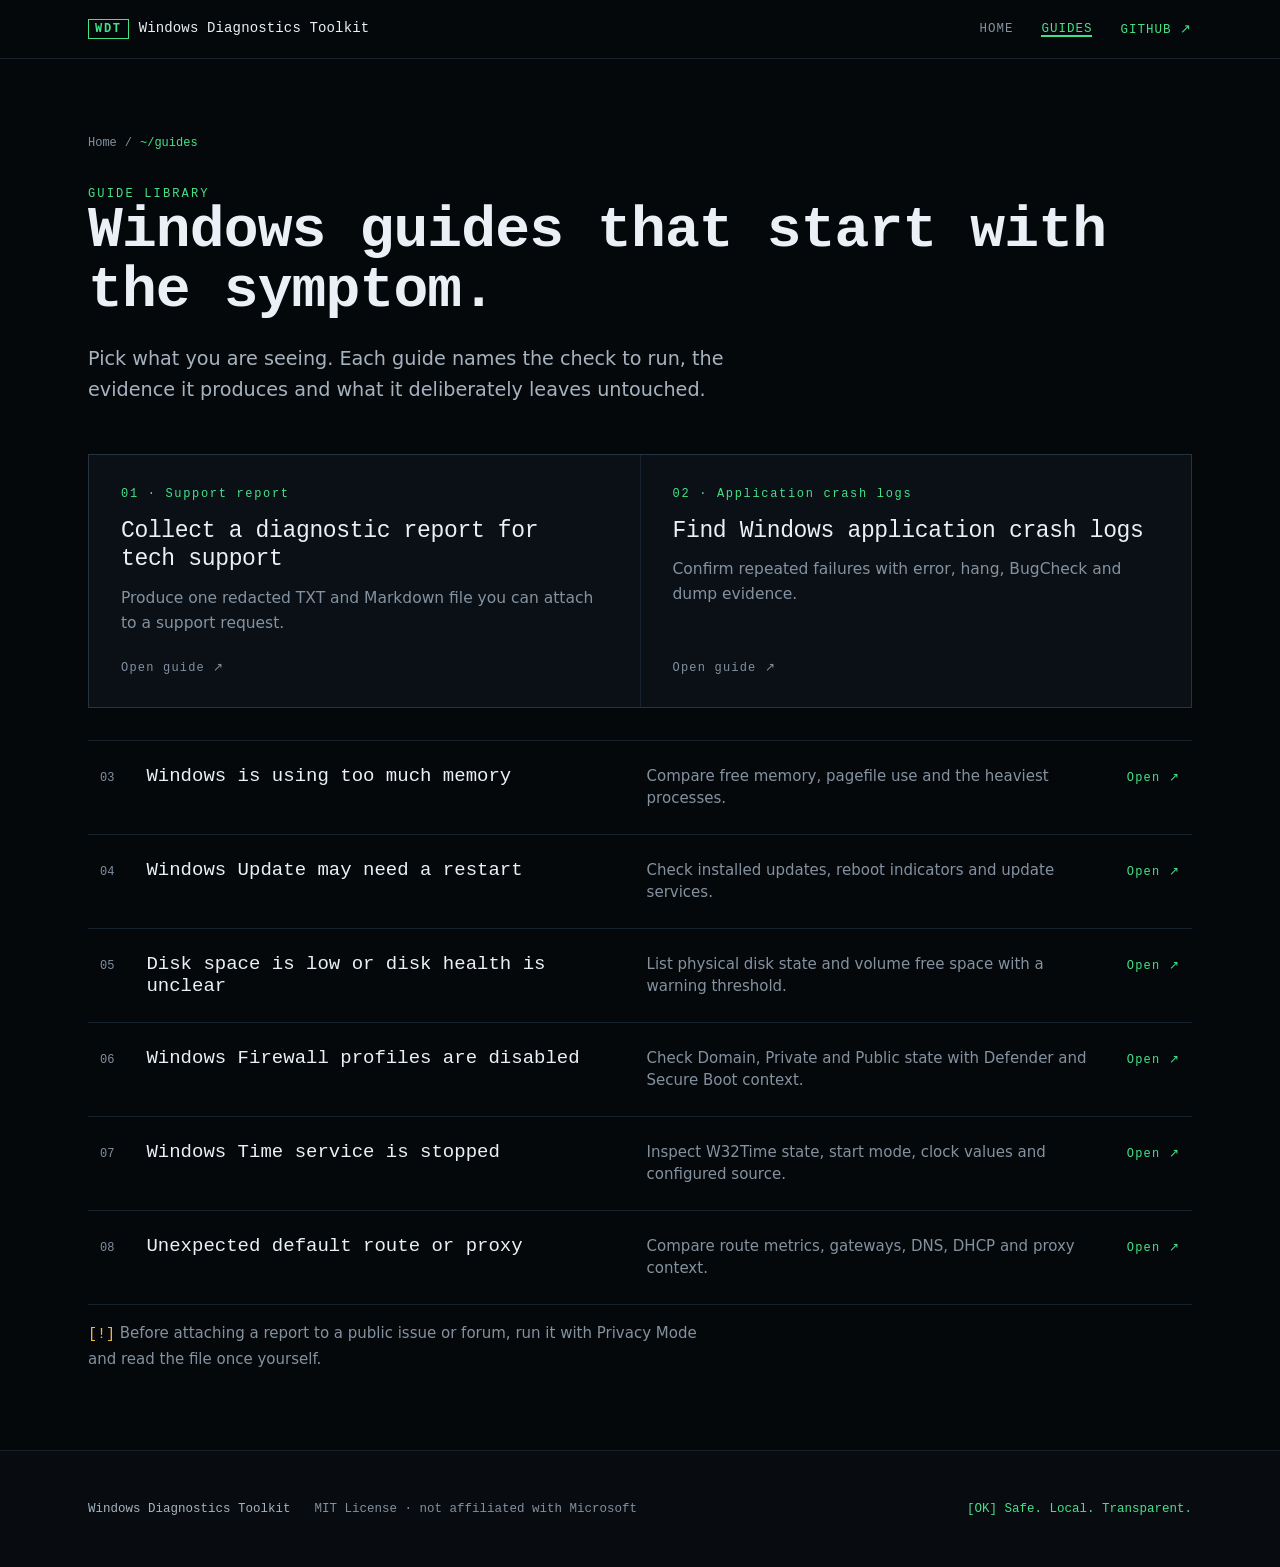
==== commit e8f5050f: "fix: align social and structured metadata" ====
--- a/cases/index.html
+++ b/cases/index.html
@@ -96,9 +96,12 @@
 </div>
 </header>
 <main id="main-content" class="sec route-in">
-<p class="crumbs">
-<a href="../">Home</a> / <span class="path">~/guides</span>
-</p>
+<nav class="crumbs" aria-label="Breadcrumb">
+<ol>
+<li><a href="../">Home</a></li>
+<li><span class="path" aria-current="page">~/guides</span></li>
+</ol>
+</nav>
 <span class="kicker">Guide library</span>
 <h1 class="h-display" style="font-size: clamp(30px, 4.6vw, 58px);">Windows guides that start with the symptom.</h1>
 <p class="lede">Pick what you are seeing. Each guide names the check to run, the evidence it produces and what it deliberately leaves untouched.</p>
--- a/assets/style.css
+++ b/assets/style.css
@@ -136,13 +136,12 @@
 .term-run .count{font-family:var(--mono);font-size:12px;letter-spacing:.1em;color:var(--text-muted);margin-left:auto}
 .tabs{display:none}
 @media(max-width:860px){
-.tabs{display:flex;background:var(--surface-2);border-bottom:1px solid var(--border-subtle)}
+.term[data-tabs-ready="true"] .tabs{display:flex;background:var(--surface-2);border-bottom:1px solid var(--border-subtle)}
 .tab{flex:1;min-height:46px;font-family:var(--mono);font-size:12px;letter-spacing:.1em;text-transform:uppercase;color:var(--text-muted);background:transparent;border:0;border-bottom:2px solid transparent;cursor:pointer}
 .tab[aria-selected="true"]{color:var(--accent);border-bottom-color:var(--accent)}
 .term-body{grid-template-columns:1fr;grid-template-areas:"checks" "options" "output"}
 .tpanel[data-panel="checks"]{border-right:0}
 .tpanel[data-panel="options"]{border-top:0}
-.term[data-tab="checks"] .tpanel:not([data-panel="checks"]),.term[data-tab="options"] .tpanel:not([data-panel="options"]),.term[data-tab="output"] .tpanel:not([data-panel="output"]){display:none}
 .term-run .count{margin-left:0;width:100%}
 }
 
@@ -253,11 +252,10 @@
 /* ---------- motion layer ---------- */
 .sr-only{position:absolute;width:1px;height:1px;margin:-1px;padding:0;overflow:hidden;clip:rect(0 0 0 0);white-space:nowrap;border:0}
 
-/* Reveal + hero sequence. Both hide ONLY on an explicit opt-in value, so an unresolved
-   hole, a missing .wdt-motion class or an intro that never starts all degrade to visible content. */
-.wdt-motion [data-reveal="scroll"],.wdt-motion [data-seq="wait"],.wdt-motion [data-reveal="in"],.wdt-motion [data-seq="in"]{transition:opacity var(--motion-emphasized) var(--ease-enter),transform var(--motion-emphasized) var(--ease-enter);transition-delay:calc(var(--i,0) * var(--stagger))}
-.wdt-motion [data-reveal="scroll"],.wdt-motion [data-seq="wait"]{opacity:0;transform:translateY(var(--motion-shift-md))}
-.wdt-motion [data-reveal="in"],.wdt-motion [data-seq="in"]{opacity:1;transform:none}
+/* Source content is always visible. Motion starts only after JavaScript has observed an
+   element, and the finite animation always ends in the visible source state. */
+.wdt-motion [data-reveal="in"],.wdt-motion [data-seq="in"]{animation:revealIn var(--motion-emphasized) var(--ease-enter) both;animation-delay:calc(var(--i,0) * var(--stagger))}
+@keyframes revealIn{from{opacity:1;transform:translateY(var(--motion-shift-md))}to{opacity:1;transform:none}}
 
 /* header */
 .hdr{transition:background-color var(--motion-base) var(--ease-standard),border-color var(--motion-base) var(--ease-standard),box-shadow var(--motion-base) var(--ease-standard)}
@@ -360,10 +358,9 @@
 html{scroll-behavior:auto}
 .hero::before{display:none}
 .caret{animation:none!important;opacity:1}
-.wdt-motion [data-reveal],.wdt-motion [data-seq]{opacity:1!important;transform:none!important}
+.wdt-motion [data-reveal="in"],.wdt-motion [data-seq="in"]{animation:none!important;opacity:1!important;transform:none!important}
 .flow::after{transform:none!important}
 }
-+
 /* Production static-page compatibility */
 .wrap{width:min(calc(100% - (2 * var(--gut))),var(--maxw));margin-inline:auto}
 body>header:not(.hdr){position:sticky;top:0;z-index:30;background:var(--bg);border-bottom:1px solid var(--border-subtle)}
@@ -375,6 +372,8 @@
 .nav-toggle{display:none;align-items:center;justify-content:center;margin-left:auto;min-width:44px;min-height:44px;background:transparent;border:1px solid var(--border-strong);color:var(--text-primary);font-family:var(--mono);cursor:pointer}
 .breadcrumb{font-family:var(--mono);font-size:12px;color:var(--text-faint);margin-top:var(--s6);margin-bottom:0;display:flex;gap:var(--s2);flex-wrap:wrap}
 .breadcrumb a{color:var(--text-muted)}
+.crumbs ol{display:flex;gap:var(--s2);flex-wrap:wrap;list-style:none;margin:0;padding:0}
+.crumbs li+li::before{content:"/";margin-right:var(--s2);color:var(--text-faint)}
 .eyebrow{font-family:var(--mono);font-size:12px;letter-spacing:.18em;color:var(--accent);text-transform:uppercase;margin-bottom:var(--s3)}
 .lead{font-size:clamp(17px,1.5vw,20px);line-height:1.65;color:var(--text-secondary);max-width:66ch}
 .article-meta{font-family:var(--mono);font-size:12px;line-height:1.7;letter-spacing:.06em;color:var(--text-faint);text-transform:uppercase;padding-bottom:var(--s6);border-bottom:1px solid var(--border-subtle)}
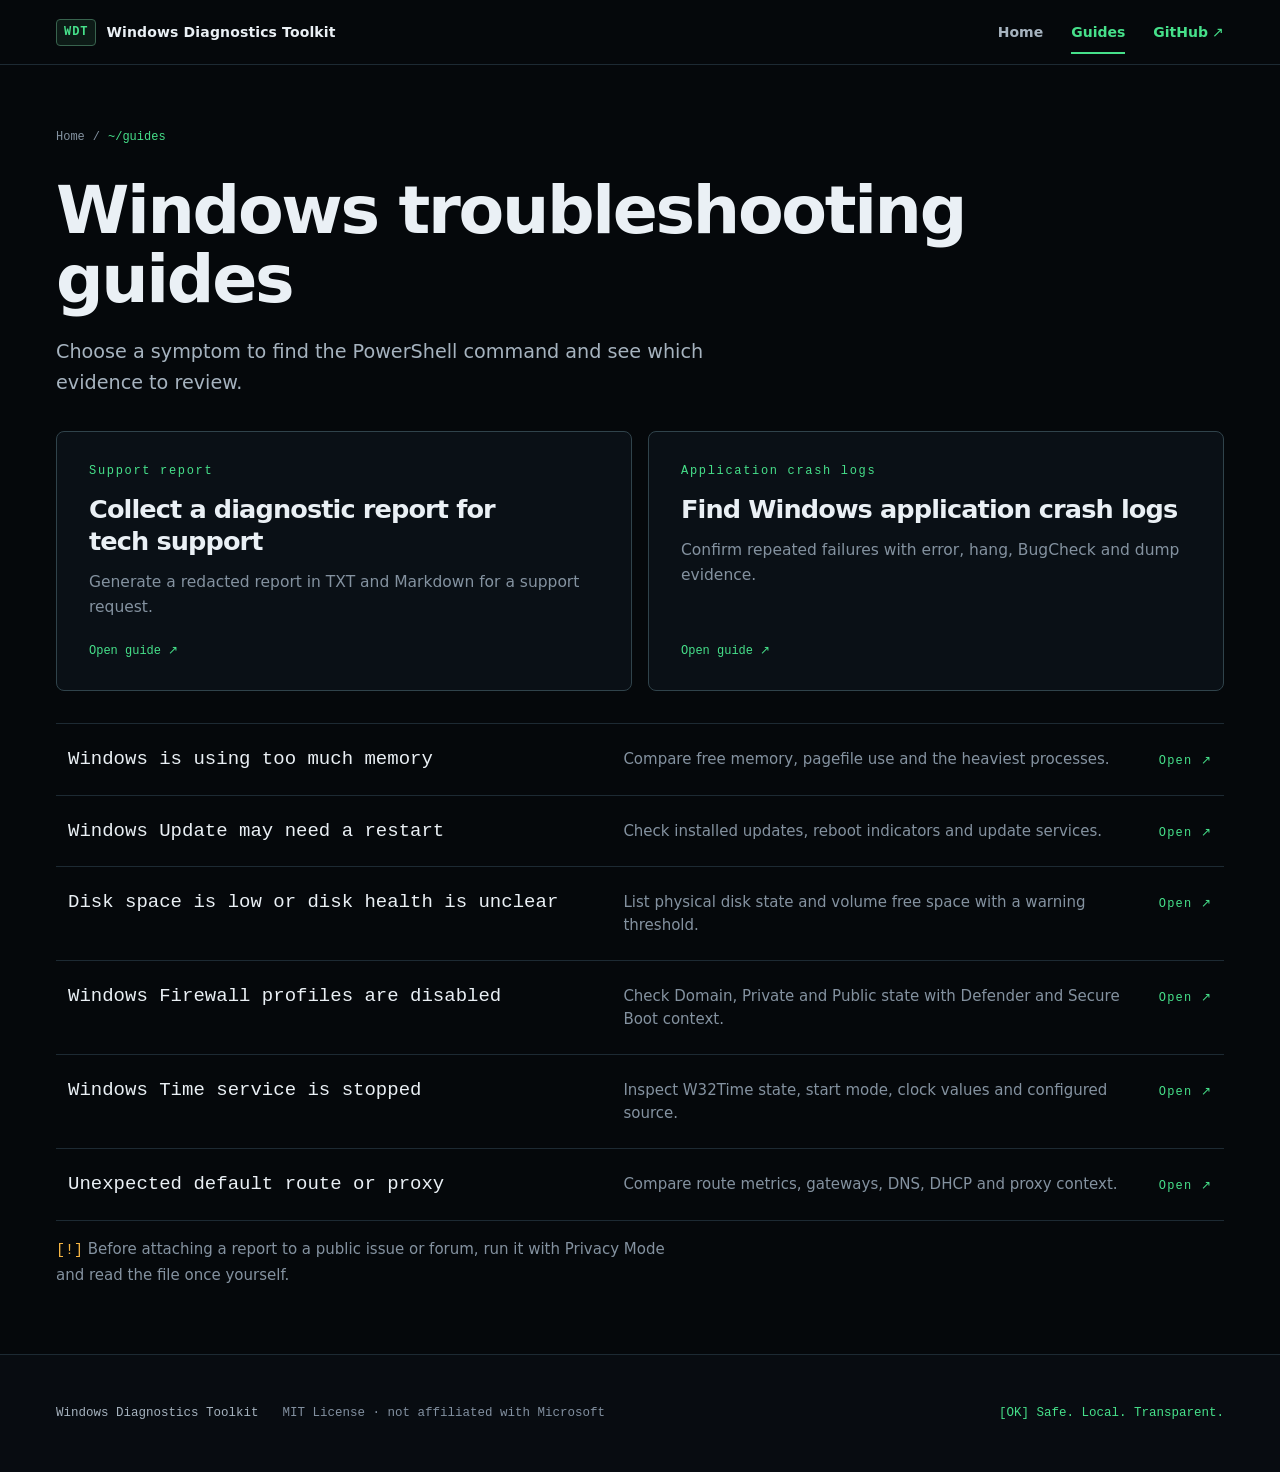
==== commit 0bb683dd: "Polish WDT site layout and launch flow" ====
--- a/cases/index.html
+++ b/cases/index.html
@@ -91,7 +91,7 @@
 <nav class="wnav" id="site-nav" aria-label="Primary navigation">
 <a href="../">Home</a>
 <a href="./" aria-current="page">Guides</a>
-<a class="gh" href="https://github.com/0x0bug/windows-diagnostics-toolkit">GitHub ↗</a>
+<a class="gh" href="https://github.com/0x0bug/windows-diagnostics-toolkit">GitHub <span class="link-arrow" aria-hidden="true">↗</span></a>
 </nav>
 </div>
 </header>
@@ -102,56 +102,49 @@
 <li><span class="path" aria-current="page">~/guides</span></li>
 </ol>
 </nav>
-<span class="kicker">Guide library</span>
-<h1 class="h-display" style="font-size: clamp(30px, 4.6vw, 58px);">Windows guides that start with the symptom.</h1>
-<p class="lede">Pick what you are seeing. Each guide names the check to run, the evidence it produces and what it deliberately leaves untouched.</p>
-<div class="gfeat" style="margin-top: var(--s7);">
+<h1 class="h-display library-title">Windows troubleshooting guides</h1>
+<p class="lede">Choose a symptom to find the PowerShell command and see which evidence to review.</p>
+<div class="gfeat">
 <a class="gcard" href="windows-diagnostic-report-for-tech-support.html">
-<span class="n">01 · Support report</span>
+<span class="n">Support report</span>
 <h2>Collect a diagnostic report for tech support</h2>
-<p>Produce one redacted TXT and Markdown file you can attach to a support request.</p>
+<p>Generate a redacted report in TXT and Markdown for a support request.</p>
 <span class="go">Open guide ↗</span>
 </a>
 <a class="gcard" href="windows-application-crashes.html">
-<span class="n">02 · Application crash logs</span>
+<span class="n">Application crash logs</span>
 <h2>Find Windows application crash logs</h2>
 <p>Confirm repeated failures with error, hang, BugCheck and dump evidence.</p>
 <span class="go">Open guide ↗</span>
 </a>
 </div>
-<div class="glist" data-reveal="scroll" style="margin-top: var(--s6);">
+<div class="glist" data-reveal="scroll">
 <a class="grow" href="windows-high-memory-usage.html">
-<span class="n">03</span>
 <span class="t">Windows is using too much memory</span>
 <span class="p">Compare free memory, pagefile use and the heaviest processes.</span>
 <span class="go">Open ↗</span>
 </a>
 <a class="grow" href="windows-update-pending-reboot.html">
-<span class="n">04</span>
 <span class="t">Windows Update may need a restart</span>
 <span class="p">Check installed updates, reboot indicators and update services.</span>
 <span class="go">Open ↗</span>
 </a>
 <a class="grow" href="windows-disk-health-low-space.html">
-<span class="n">05</span>
 <span class="t">Disk space is low or disk health is unclear</span>
 <span class="p">List physical disk state and volume free space with a warning threshold.</span>
 <span class="go">Open ↗</span>
 </a>
 <a class="grow" href="windows-firewall-disabled.html">
-<span class="n">06</span>
 <span class="t">Windows Firewall profiles are disabled</span>
 <span class="p">Check Domain, Private and Public state with Defender and Secure Boot context.</span>
 <span class="go">Open ↗</span>
 </a>
 <a class="grow" href="windows-time-service-stopped.html">
-<span class="n">07</span>
 <span class="t">Windows Time service is stopped</span>
 <span class="p">Inspect W32Time state, start mode, clock values and configured source.</span>
 <span class="go">Open ↗</span>
 </a>
 <a class="grow" href="windows-network-routes.html">
-<span class="n">08</span>
 <span class="t">Unexpected default route or proxy</span>
 <span class="p">Compare route metrics, gateways, DNS, DHCP and proxy context.</span>
 <span class="go">Open ↗</span>
--- a/assets/style.css
+++ b/assets/style.css
@@ -1,12 +1,12 @@
-/* WDT design system — tokens + patterns. Loaded by WdtSite.dc.html (see DESIGN.md). */
+/* Windows Diagnostics Toolkit website */
 :root{
 --bg:#05080b;--bg-alt:#080c11;--surface-1:#0a1016;--surface-2:#0e151d;
---border-subtle:#18222e;--border-strong:#27343f;
+--border-subtle:#1d2a33;--border-strong:#30434b;
 --text-primary:#eaf0f5;--text-secondary:#a6b3bf;--text-muted:#8492a0;--text-faint:#8290a0;--dim:#8290a0;
 --accent:#46e08a;--accent-hi:#7cf2b0;--accent-ink:#03140b;--accent-wash:#0d1b17;
 --success:#46e08a;--warning:#f5b544;--danger:#ff6f66;
 --s1:4px;--s2:8px;--s3:12px;--s4:16px;--s5:24px;--s6:32px;--s7:48px;--s8:64px;--s9:96px;
---gut:clamp(20px,5vw,48px);--maxw:1200px;--r:2px;--r-md:4px;
+--gut:clamp(18px,4.6vw,56px);--maxw:1280px;--r:4px;--r-md:8px;
 --motion-instant:90ms;--motion-fast:150ms;--motion-base:220ms;--motion-emphasized:340ms;--motion-scene:520ms;
 --ease-standard:cubic-bezier(.2,0,0,1);--ease-enter:cubic-bezier(.16,1,.3,1);--ease-exit:cubic-bezier(.4,0,1,1);
 --motion-shift-sm:6px;--motion-shift-md:14px;--stagger:60ms;
@@ -15,7 +15,7 @@
 --sans:system-ui,-apple-system,"Segoe UI",Roboto,Arial,sans-serif;
 }
 *{box-sizing:border-box}
-html{overflow-x:hidden}
+html{scroll-padding-top:76px}
 html,html body{margin:0;padding:0;background:var(--bg);color:var(--text-primary);font-family:var(--sans);-webkit-font-smoothing:antialiased}
 img{max-width:100%}
 html a{color:var(--accent);text-decoration:none}
@@ -30,41 +30,56 @@
 
 /* header */
 .hdr{position:sticky;top:0;z-index:30;background:var(--bg);border-bottom:1px solid var(--border-subtle)}
-.hdr-in{max-width:var(--maxw);margin:0 auto;padding:0 var(--gut);display:flex;align-items:center;gap:var(--s5);min-height:58px}
-.brand{display:flex;align-items:baseline;gap:10px;font-family:var(--mono);color:var(--text-primary)}
+.hdr-in{max-width:var(--maxw);margin:0 auto;padding:0 var(--gut);display:flex;align-items:center;gap:var(--s5);min-height:64px}
+.brand{display:flex;align-items:center;gap:10px;color:var(--text-primary)}
 .brand:hover{color:var(--text-primary)}
-.brand-mark{border:1px solid var(--accent);color:var(--accent);padding:2px 6px;font-size:12px;letter-spacing:.14em;font-weight:700}
-.brand-name{font-size:14px;letter-spacing:.01em}
-.wnav{margin-left:auto;display:flex;align-items:stretch;gap:clamp(14px,2.2vw,28px);font-family:var(--mono);font-size:12.5px;letter-spacing:.08em;text-transform:uppercase}
-.wnav a{position:relative;display:flex;align-items:center;color:var(--text-muted);transition:color var(--motion-fast) var(--ease-standard)}
+.brand-mark{border:1px solid #38634e;border-radius:var(--r);background:var(--accent-wash);color:var(--accent);padding:5px 7px;font:700 12px/1.25 var(--mono);letter-spacing:.08em}
+.brand-name{font-size:14px;font-weight:650;letter-spacing:.01em}
+.wnav{margin-left:auto;display:flex;align-items:stretch;gap:clamp(14px,2.2vw,28px);font-size:14px;font-weight:550}
+.wnav a{position:relative;display:flex;align-items:center;min-height:44px;color:var(--text-secondary);transition:color var(--motion-fast) var(--ease-standard)}
 .wnav a::after{content:"";position:absolute;left:0;right:0;bottom:0;height:2px;background:var(--border-strong);transform:scaleX(0);transform-origin:left;transition:transform var(--motion-base) var(--ease-standard),background-color var(--motion-fast)}
 .wnav a:hover::after,.wnav a:focus-visible::after{transform:scaleX(1)}
 .wnav a:hover{color:var(--text-primary)}
 .wnav a[aria-current]:not([aria-current="false"]){color:var(--accent)}
 .wnav a[aria-current]:not([aria-current="false"])::after{transform:scaleX(1);background:var(--accent)}
 .wnav .gh{color:var(--accent)}
+.link-arrow{font-family:var(--mono)}
+.wnav .gh .link-arrow{margin-left:var(--s1)}
 .wnav-toggle{display:none}
 @media(max-width:860px){
 .hdr-in{min-height:56px;gap:var(--s3)}
-.wnav{display:none}
-.hdr[data-open="1"] .wnav{display:flex;position:absolute;left:0;right:0;top:100%;flex-direction:column;gap:0;background:var(--surface-2);border-bottom:1px solid var(--border-strong);padding:0 var(--gut) var(--s2)}
+.hdr:not([data-nav-ready]){position:relative}
+.hdr:not([data-nav-ready]) .hdr-in{flex-wrap:wrap;padding-block:var(--s2)}
+.hdr:not([data-nav-ready]) .wnav{flex-wrap:wrap;margin-inline:0;gap:0 var(--s4)}
+.hdr[data-nav-ready] .wnav{display:none}
+.hdr[data-open="1"] .wnav{
+  display:flex;position:absolute;inset:100% 0 auto;flex-direction:column;gap:0;
+  max-height:calc(100dvh - 57px);overflow:auto;background:var(--surface-2);
+  border-bottom:1px solid var(--border-strong);padding:var(--s2) var(--gut) var(--s3)
+}
 .wnav a{min-height:48px;border-bottom:1px solid var(--border-subtle)}
 .wnav a::after{display:none}
-.wnav-toggle{display:inline-flex;align-items:center;justify-content:center;margin-left:auto;min-width:44px;min-height:44px;background:transparent;border:1px solid var(--border-strong);color:var(--text-primary);font-family:var(--mono);font-size:15px;cursor:pointer}
-.brand-name{font-size:12.5px;max-width:15ch;line-height:1.2}
+.hdr[data-nav-ready] .wnav-toggle{
+  display:flex;align-items:center;justify-content:center;margin-left:auto;min-width:44px;min-height:44px;
+  border:1px solid var(--border-strong);border-radius:var(--r);background:var(--surface-1);
+  color:var(--text-primary);font-size:0;cursor:pointer
+}
+.wnav-toggle::before{content:"";width:16px;height:10px;border-block:1px solid currentColor;background:linear-gradient(currentColor,currentColor) center / 100% 1px no-repeat}
+.wnav-toggle[aria-expanded="true"]{color:var(--accent);border-color:var(--accent)}
+.brand-name{font-size:13px}
 }
 
 /* sections + type */
-.sec{max-width:var(--maxw);margin:0 auto;padding:clamp(44px,6vw,92px) var(--gut)}
+.sec{max-width:var(--maxw);margin:0 auto;padding:clamp(44px,5.1vw,80px) var(--gut)}
 .sec--tight{padding-top:clamp(24px,3vw,44px)}
 .band{background:var(--bg-alt);border-top:1px solid var(--border-subtle);border-bottom:1px solid var(--border-subtle)}
 .kicker{font-family:var(--mono);font-size:12px;letter-spacing:.18em;color:var(--accent);text-transform:uppercase}
 .kicker-meta{font-family:var(--mono);font-size:12px;letter-spacing:.12em;color:var(--text-faint);text-transform:uppercase}
 .sec-hd{display:flex;justify-content:space-between;align-items:baseline;gap:var(--s4);flex-wrap:wrap}
-html h1,html h2,html h3{font-family:var(--mono);font-weight:700;letter-spacing:-.015em;color:var(--text-primary);text-wrap:pretty}
+html h1,html h2,html h3{font-family:var(--sans);font-weight:700;letter-spacing:-.035em;color:var(--text-primary);text-wrap:pretty}
 .h-display{font-size:clamp(34px,5.6vw,72px);line-height:1.03;margin:0 0 var(--s5)}
 html h2{font-size:clamp(26px,3.3vw,42px);line-height:1.1;margin:var(--s4) 0 var(--s4)}
-html h3{font-size:clamp(16px,1.6vw,19px);font-weight:500;line-height:1.3;margin:0 0 var(--s3)}
+html h3{font-size:clamp(17px,1.6vw,20px);font-weight:650;line-height:1.3;margin:0 0 var(--s3)}
 .lede{font-family:var(--sans);font-size:clamp(17px,1.5vw,20px);line-height:1.6;color:var(--text-secondary);max-width:58ch;margin:0 0 var(--s5)}
 .prose{font-size:17px;line-height:1.65;color:var(--text-secondary);max-width:64ch;margin:0 0 var(--s4)}
 .prose--sm{font-size:15px;line-height:1.65;color:var(--text-muted)}
@@ -74,35 +89,78 @@
 .list li{display:flex;gap:var(--s3);font-size:16.5px;line-height:1.6;color:var(--text-secondary)}
 .list .b{flex:none;font-family:var(--mono);color:var(--accent)}
 .list--mono li{font-family:var(--mono);font-size:13.5px;color:var(--text-muted)}
+.release-hash{min-width:0;overflow-wrap:anywhere}
 
 /* buttons */
 .row{display:flex;gap:var(--s3);flex-wrap:wrap;align-items:center}
-.wbtn{display:inline-flex;align-items:center;justify-content:center;gap:var(--s2);min-height:44px;padding:0 22px;font-family:var(--mono);font-size:14px;letter-spacing:.03em;color:var(--text-primary);background:transparent;border:1px solid var(--border-strong);cursor:pointer;transition:border-color var(--dur) var(--ease),background var(--dur) var(--ease),color var(--dur) var(--ease)}
+.wbtn{display:inline-flex;align-items:center;justify-content:center;gap:var(--s2);min-height:44px;padding:0 18px;font:650 14px/1.25 var(--sans);color:var(--text-primary);background:transparent;border:1px solid var(--border-strong);border-radius:var(--r);cursor:pointer;transition:border-color var(--dur) var(--ease),background var(--dur) var(--ease),color var(--dur) var(--ease)}
 .wbtn:hover{border-color:var(--accent);color:#fff}
 .wbtn:active{background:var(--accent-wash)}
 .wbtn--primary{background:var(--accent);border-color:var(--accent);color:var(--accent-ink);font-weight:700}
 .wbtn--primary:hover{background:var(--accent-hi);border-color:var(--accent-hi);color:var(--accent-ink)}
-.wbtn--mini{min-height:34px;padding:0 12px;font-size:12px;letter-spacing:.12em;color:var(--text-secondary)}
+.wbtn--mini{min-height:36px;padding:0 12px;font:600 12px/1.25 var(--mono);color:var(--text-secondary)}
 .wbtn[aria-disabled="true"]{opacity:.45;cursor:default}
 
-/* hero */
-.hero{display:grid;grid-template-columns:minmax(0,1.15fr) minmax(0,.85fr);gap:clamp(28px,4vw,64px);align-items:start}
-@media(max-width:940px){.hero{grid-template-columns:1fr}}
-.promptline{font-family:var(--mono);font-size:13px;color:var(--text-faint);letter-spacing:.04em;margin-bottom:var(--s6);overflow-wrap:anywhere}
-.promptline .p{color:var(--accent)}
-.caret{display:inline-block;width:8px;height:15px;background:var(--accent);margin-left:6px;vertical-align:-2px}
-.caret[data-run="1"]{animation:blink 1.1s step-end infinite}
-@keyframes blink{0%,49%{opacity:1}50%,100%{opacity:0}}
-.stats{display:grid;grid-template-columns:repeat(auto-fit,minmax(140px,1fr));gap:1px;background:var(--border-subtle);border:1px solid var(--border-subtle)}
-.stat{background:var(--surface-1);padding:var(--s4) var(--s5)}
-.stat dt{font-family:var(--mono);font-size:12px;letter-spacing:.16em;color:var(--text-faint);margin:0 0 var(--s2)}
-.stat dd{font-family:var(--mono);font-size:15px;color:var(--text-primary);margin:0}
-.stat dd.on{color:var(--accent)}
+/* Homepage hero and report preview */
+.hero-shell{
+  position:relative;isolation:isolate;
+  background:radial-gradient(ellipse at 79% 12%,#132b22 0%,transparent 61%),var(--bg)
+}
+.hero-shell::before{
+  content:"";position:absolute;inset:0;z-index:-1;pointer-events:none;
+  background:linear-gradient(to right,#92c5ae13 1px,transparent 1px),linear-gradient(to bottom,#92c5ae13 1px,transparent 1px);
+  background-size:40px 40px;mask-image:linear-gradient(100deg,transparent 10%,#000 82%)
+}
+.hero{
+  display:grid;grid-template-columns:minmax(0,1.07fr) minmax(0,.93fr);align-items:center;
+  gap:clamp(32px,5vw,72px);padding-block:clamp(50px,7.2vw,110px)
+}
+.release-badge{
+  display:inline-flex;gap:var(--s3);align-items:baseline;padding:6px 9px;
+  background:var(--accent-wash);border:1px solid #38634e;border-radius:var(--r);
+  font:600 12px/1.4 var(--mono)
+}
+.release-badge span{color:var(--text-secondary)}
+.release-badge:hover{border-color:var(--accent)}
+.hero .h-display{font-size:clamp(40px,5.1vw,76px);line-height:1.01;letter-spacing:-.06em;margin:var(--s5) 0}
+.hero .h-display span{display:block;color:var(--accent)}
+.hero .lede{max-width:44ch}
+.hero-actions{display:flex;flex-wrap:wrap;gap:var(--s3);margin:var(--s6) 0}
+.hero-actions .wbtn{min-height:48px;background:var(--surface-1)}
+.hero-actions .wbtn--primary{background:var(--accent)}
+.trust-line{
+  display:flex;flex-wrap:wrap;gap:var(--s2) var(--s4);margin:0;padding:0;list-style:none;
+  font:12px/1.5 var(--mono);color:var(--text-secondary)
+}
+.trust-line li{display:flex;align-items:center;gap:var(--s2)}
+.trust-line li::before{content:"";width:4px;height:4px;background:var(--accent)}
+.hero-report{min-width:0;margin:0;box-shadow:0 24px 64px #0008}
+.hero-report .panel-hd .end{color:var(--text-muted);letter-spacing:.04em}
+.terminal-mark{margin-right:var(--s2);color:var(--accent)}
+.hero-command{
+  padding:var(--s4) var(--s5);border-bottom:1px solid var(--border-subtle);
+  background:var(--bg);font:12px/1.6 var(--mono);overflow-wrap:anywhere
+}
+.hero-command .p{color:var(--accent)}
+.hero-command code{color:var(--text-secondary);font:inherit}
+.report-findings{margin:0;padding:var(--s1) var(--s5);list-style:none}
+.report-findings li{
+  display:grid;grid-template-columns:7ch minmax(0,1fr);gap:var(--s3);padding:var(--s3) 0;
+  align-items:baseline;font:13px/1.45 var(--mono)
+}
+.report-findings li+li{border-top:1px solid var(--border-subtle)}
+.report-findings strong{font-weight:650}
+.report-findings p{margin:2px 0 0;color:var(--text-muted)}
+.hero-report .panel-ft{display:flex;flex-wrap:wrap;gap:var(--s2) var(--s5);padding:var(--s3) var(--s5);background:var(--surface-2);letter-spacing:0}
+@media(max-width:920px){
+  .hero{grid-template-columns:1fr}
+  .hero-copy,.hero-report{width:min(100%,620px)}
+}
 
 /* panels + terminal */
-.panel{border:1px solid var(--border-strong);background:var(--surface-1)}
+.panel{border:1px solid var(--border-strong);border-radius:var(--r-md);background:var(--surface-1);overflow:hidden}
 .panel-hd{display:flex;align-items:center;gap:var(--s3);flex-wrap:wrap;padding:10px 16px;border-bottom:1px solid var(--border-subtle);background:var(--surface-2);font-family:var(--mono);font-size:12px;letter-spacing:.14em;color:var(--text-faint);text-transform:uppercase}
-.panel-hd .ttl{color:var(--text-secondary)}
+.panel-hd .ttl{margin:0;color:var(--text-primary)}
 .panel-hd .end{margin-left:auto;display:flex;gap:var(--s3);align-items:center}
 .panel-ft{padding:10px 16px;border-top:1px solid var(--border-subtle);font-family:var(--mono);font-size:12.5px;letter-spacing:.1em;color:var(--text-faint)}
 html .mono-block{margin:0;padding:var(--s4);font-family:var(--mono);font-size:13px;line-height:1.95;color:var(--text-secondary);overflow-x:auto}
@@ -135,8 +193,8 @@
 .term-run{display:flex;align-items:center;gap:var(--s3);flex-wrap:wrap;padding:var(--s4) var(--s5);border-top:1px solid var(--border-subtle);background:var(--surface-2)}
 .term-run .count{font-family:var(--mono);font-size:12px;letter-spacing:.1em;color:var(--text-muted);margin-left:auto}
 .tabs{display:none}
+.term[data-tabs-ready="true"][data-layout="compact"] .tabs{display:flex;background:var(--surface-2);border-bottom:1px solid var(--border-subtle)}
 @media(max-width:860px){
-.term[data-tabs-ready="true"] .tabs{display:flex;background:var(--surface-2);border-bottom:1px solid var(--border-subtle)}
 .tab{flex:1;min-height:46px;font-family:var(--mono);font-size:12px;letter-spacing:.1em;text-transform:uppercase;color:var(--text-muted);background:transparent;border:0;border-bottom:2px solid transparent;cursor:pointer}
 .tab[aria-selected="true"]{color:var(--accent);border-bottom-color:var(--accent)}
 .term-body{grid-template-columns:1fr;grid-template-areas:"checks" "options" "output"}
@@ -181,8 +239,8 @@
 }
 
 /* redaction diff */
-.diff{display:grid;grid-template-columns:repeat(auto-fit,minmax(260px,1fr));gap:1px;background:var(--border-subtle);border:1px solid var(--border-strong)}
-.diff>div{background:var(--surface-1);padding:var(--s4) var(--s5)}
+.diff{display:grid;grid-template-columns:repeat(auto-fit,minmax(min(260px,100%),1fr));gap:1px;background:var(--border-subtle);border:1px solid var(--border-strong);border-radius:var(--r-md);overflow:hidden}
+.diff>div{min-width:0;background:var(--surface-1);padding:var(--s4) var(--s5)}
 .diff h3{font-family:var(--mono);font-size:12px;letter-spacing:.16em;color:var(--text-faint);text-transform:uppercase;margin:0 0 var(--s3)}
 html .diff pre{margin:0;font-family:var(--mono);font-size:12.5px;line-height:2;color:var(--text-secondary);overflow-x:auto}
 .diff .was{color:var(--warning)}
@@ -195,7 +253,8 @@
 .claim dd{margin:0;font-size:15px;line-height:1.6;color:var(--text-muted)}
 
 /* guides */
-.glist{border-top:1px solid var(--border-subtle)}
+.library-title{font-size:clamp(36px,5.2vw,68px);max-width:22ch}
+.glist{margin-top:var(--s6);border-top:1px solid var(--border-subtle)}
 .grow{display:flex;align-items:baseline;gap:clamp(14px,2.5vw,36px);padding:var(--s5) var(--s3);border-bottom:1px solid var(--border-subtle);flex-wrap:wrap;transition:background var(--dur) var(--ease)}
 .grow:hover{background:var(--bg-alt)}
 .grow .n{font-family:var(--mono);font-size:12px;color:var(--text-faint);flex:none}
@@ -203,13 +262,13 @@
 .grow:hover .t{color:var(--accent-hi)}
 .grow .p{font-size:15px;line-height:1.5;color:var(--text-muted);flex:1 1 220px}
 .grow .go{font-family:var(--mono);font-size:12px;letter-spacing:.1em;flex:none}
-.gfeat{display:grid;grid-template-columns:repeat(auto-fit,minmax(min(300px,100%),1fr));gap:1px;background:var(--border-subtle);border:1px solid var(--border-strong)}
-.gcard{display:flex;flex-direction:column;background:var(--surface-1);padding:clamp(22px,2.6vw,32px);transition:background var(--dur) var(--ease)}
+.gfeat{display:grid;grid-template-columns:repeat(auto-fit,minmax(min(300px,100%),1fr));gap:var(--s4);margin-top:var(--s6)}
+.gcard{display:flex;flex-direction:column;background:var(--surface-1);padding:clamp(22px,2.6vw,32px);border:1px solid var(--border-strong);border-radius:var(--r-md);transition:background var(--dur) var(--ease)}
 .gcard:hover{background:var(--surface-2)}
 .gcard .n{font-family:var(--mono);font-size:12px;letter-spacing:.14em;color:var(--accent);margin-bottom:var(--s4)}
-.gcard h2,.gcard h3{font-size:clamp(18px,1.8vw,23px);font-weight:500;margin:0 0 var(--s3);line-height:1.25}
+.gcard h2,.gcard h3{font-size:clamp(19px,2vw,26px);font-weight:650;margin:0 0 var(--s3);line-height:1.25}
 .gcard p{margin:0 0 var(--s5);font-size:15.5px;line-height:1.6;color:var(--text-muted);flex:1}
-.gcard .go{font-family:var(--mono);font-size:12px;letter-spacing:.1em;color:var(--text-faint)}
+.gcard .go{font-family:var(--mono);font-size:12px;color:var(--accent)}
 .gcard:hover .go{color:var(--accent)}
 
 /* guide article */
@@ -236,13 +295,15 @@
 .faq details{border-bottom:1px solid var(--border-subtle)}
 .faq summary{display:flex;align-items:center;gap:var(--s3);min-height:60px;font-family:var(--mono);font-size:clamp(15px,1.5vw,17px);color:var(--text-primary);cursor:pointer;list-style:none}
 .faq summary::-webkit-details-marker{display:none}
+.faq summary::after{content:"+";margin-left:auto;padding-inline:var(--s2);color:var(--accent);font-family:var(--mono)}
+.faq details[open] summary::after{content:"−"}
 .faq summary .q{color:var(--text-faint);flex:none}
 .faq details[open] summary .q{color:var(--accent)}
 .faq p{margin:0 0 var(--s5) 30px;font-size:16px;line-height:1.65;color:var(--text-muted);max-width:62ch}
 
 /* cta + footer */
-.cta{border:1px solid var(--border-strong);background:var(--surface-1);padding:clamp(28px,5vw,64px)}
-.cta h2{font-size:clamp(26px,3.8vw,50px);line-height:1.07;max-width:22ch;margin:var(--s5) 0 var(--s4)}
+.cta{border:1px solid var(--border-strong);border-radius:var(--r-md);background:linear-gradient(110deg,var(--surface-1),var(--accent-wash));padding:clamp(24px,4.4vw,56px)}
+.cta h2{font-size:clamp(26px,3.8vw,50px);line-height:1.07;margin:0 0 var(--s5)}
 .foot{border-top:1px solid var(--border-subtle);background:var(--bg-alt)}
 .foot-in{max-width:var(--maxw);margin:0 auto;padding:clamp(28px,4vw,52px) var(--gut);display:flex;gap:var(--s5);flex-wrap:wrap;align-items:center;font-family:var(--mono);font-size:12.5px;color:var(--text-faint)}
 .foot-in .name{color:var(--text-secondary)}
@@ -254,7 +315,7 @@
 
 /* Source content is always visible. Motion starts only after JavaScript has observed an
    element, and the finite animation always ends in the visible source state. */
-.wdt-motion [data-reveal="in"],.wdt-motion [data-seq="in"]{animation:revealIn var(--motion-emphasized) var(--ease-enter) both;animation-delay:calc(var(--i,0) * var(--stagger))}
+.wdt-motion [data-reveal="in"]{animation:revealIn var(--motion-emphasized) var(--ease-enter) both;animation-delay:calc(var(--i,0) * var(--stagger))}
 @keyframes revealIn{from{opacity:1;transform:translateY(var(--motion-shift-md))}to{opacity:1;transform:none}}
 
 /* header */
@@ -268,23 +329,8 @@
 .wbtn::before{content:"";position:absolute;inset:0;z-index:-1;background:var(--accent-wash);transform:scaleX(0);transform-origin:left;transition:transform var(--motion-base) var(--ease-standard)}
 .wbtn:hover::before,.wbtn:focus-visible::before{transform:scaleX(1)}
 .wbtn--primary::before{background:var(--accent-hi)}
-.wbtn--mini[data-ok="1"]{border-color:var(--accent);color:var(--accent);background:var(--accent-wash)}
+.wbtn--mini.is-copied{border-color:var(--accent);color:var(--accent);background:var(--accent-wash)}
 .wbtn[aria-disabled="true"]::before{transform:scaleX(0)}
-
-/* hero: one near-imperceptible grid drift, hero-only, paused off-screen */
-.hero{position:relative}
-.hero::before{content:"";position:absolute;inset:0;z-index:-1;pointer-events:none;background-image:linear-gradient(to right,rgba(130,144,160,.05) 1px,transparent 1px),linear-gradient(to bottom,rgba(130,144,160,.05) 1px,transparent 1px);background-size:56px 56px;animation:drift 18s ease-in-out infinite alternate}
-.hero[data-inview="0"]::before{animation-play-state:paused}
-@keyframes drift{from{transform:translate3d(0,0,0)}to{transform:translate3d(2px,2px,0)}}
-@media(max-width:700px){.hero::before{display:none}}
-.caret{transition:opacity var(--motion-fast)}
-.caret[data-run="0"]{opacity:.28}
-
-/* hero terminal rows */
-.hrow{display:flex;align-items:baseline;gap:var(--s3);font-family:var(--mono);font-size:12.5px;line-height:1.95}
-.hrow .nm{color:var(--text-primary);flex:none}
-.hrow .dt{color:var(--text-faint);overflow-wrap:anywhere}
-.hrow .wtag{transition:color var(--motion-fast) var(--ease-standard)}
 
 /* TUI module states */
 .sel-row{transition:background-color var(--motion-fast) var(--ease-standard),color var(--motion-fast) var(--ease-standard),box-shadow var(--motion-fast) var(--ease-standard)}
@@ -356,9 +402,7 @@
 @media(prefers-reduced-motion:reduce){
 *,*::before,*::after{animation-duration:1ms!important;animation-iteration-count:1!important;transition-duration:1ms!important;scroll-behavior:auto!important}
 html{scroll-behavior:auto}
-.hero::before{display:none}
-.caret{animation:none!important;opacity:1}
-.wdt-motion [data-reveal="in"],.wdt-motion [data-seq="in"]{animation:none!important;opacity:1!important;transform:none!important}
+.wdt-motion [data-reveal="in"]{animation:none!important;opacity:1!important;transform:none!important}
 .flow::after{transform:none!important}
 }
 /* Production static-page compatibility */
@@ -392,6 +436,7 @@
 .article pre{margin:var(--s4) 0;padding:var(--s5);overflow:auto;border:1px solid var(--border-subtle);background:var(--surface-1);color:var(--text-secondary);font:13px/1.9 var(--mono);white-space:pre-wrap;overflow-wrap:anywhere}
 .article-command{margin:var(--s4) 0}
 .article-command .mono-block{margin:0;border:0;background:var(--surface-1)}
+.article .command-note{margin-top:calc(var(--s2) * -1);font-size:14px;color:var(--text-muted)}
 .article code,.callout code{font-family:var(--mono);font-size:.92em;color:var(--text-primary)}
 .toc strong{color:var(--accent);font-weight:500}
 .toc ul{display:flex;flex-wrap:wrap;gap:var(--s2) var(--s5);margin:0;padding:0;list-style:none}
@@ -419,8 +464,8 @@
   .grid,.article-grid,.related-links,.real-shots{grid-template-columns:1fr}
 }
 @media(max-width:520px){
-  .brand-name{max-width:150px;line-height:1.2}
-  .term-run .wbtn{flex:1 1 calc(50% - var(--s3));padding-inline:10px}
+  .brand-name{line-height:1.2}
+  .term-run .wbtn{flex:1 1 calc(50% - var(--s3));min-height:44px;padding-inline:10px}
   .term-run .count{flex-basis:100%}
   .sel-row{min-height:44px;padding-inline:6px;font-size:12.5px}
   .sel-tag{font-size:10px;letter-spacing:.06em}
@@ -429,3 +474,91 @@
   .article h1{overflow-wrap:anywhere}
   .toc,.toc ul{display:grid}
 }
+
+/* Homepage sections */
+.wnav .nav-run{align-self:center;padding-inline:14px;color:var(--accent-ink)}
+.wnav .nav-run:hover{color:var(--accent-ink)}
+.wnav .nav-run::after{display:none}
+.landing .sec:not(.hero) h2{margin-top:0}
+.start-band{border-bottom:0}
+.tui-hints{display:flex;justify-content:space-between;gap:var(--s3);flex-wrap:wrap;margin:var(--s3) 0 0;font:12px/1.6 var(--mono);color:var(--text-faint)}
+.severity-line{margin:var(--s4) 0 0;font:13px/1.8 var(--mono);color:var(--text-muted)}
+.screenshot-details,.run-details details{margin-top:var(--s4);border:1px solid var(--border-subtle);border-radius:var(--r);background:var(--surface-1)}
+.screenshot-details>summary,.run-details summary{padding:var(--s4);font:13px/1.5 var(--mono);color:var(--text-primary);cursor:pointer}
+.screenshot-details .real-shots{margin:0;border-inline:0;border-bottom:0}
+.run-methods{display:grid;grid-template-columns:repeat(2,minmax(0,1fr));gap:var(--s4);margin-top:var(--s5)}
+.run-method{min-width:0}
+.run-method--release{border-color:#38634e}
+.run-method .panel-hd{min-height:52px;padding-inline:var(--s5);letter-spacing:.05em}
+.run-method .panel-hd h3{font-size:17px;letter-spacing:-.02em;text-transform:none}
+.run-method--release .panel-hd .end{color:var(--accent)}
+.run-method-body{padding:var(--s5)}
+.run-method-body>p:first-child{margin-top:0;color:var(--text-secondary);line-height:1.65}
+.run-method-body p:last-child{margin-bottom:0}
+.run-method-body code{font-family:var(--mono);font-size:.9em;overflow-wrap:anywhere}
+.release-links{display:flex;gap:var(--s2) var(--s4);flex-wrap:wrap;align-items:center}
+.release-links a:not(.wbtn){display:inline-flex;align-items:center;gap:var(--s2);min-height:44px;font:13px/1.5 var(--mono)}
+.hash-value{font:12px/1.65 var(--mono);color:var(--text-muted);overflow-wrap:anywhere}
+.hash-value .wtag{margin-right:var(--s2)}
+.command-bar{display:flex;flex-wrap:wrap;align-items:center;gap:var(--s2);padding:var(--s2);border:1px solid var(--border-subtle);border-radius:var(--r);background:var(--bg)}
+.command-bar .mono-block{flex:1 1 34ch;min-width:0;padding:var(--s2);white-space:pre-wrap;overflow-wrap:anywhere}
+.command-bar button{min-height:44px;margin-left:auto}
+.warning-note{font-size:14px;line-height:1.65;color:var(--text-muted)}
+.run-details{display:grid;grid-template-columns:repeat(3,minmax(0,1fr));gap:var(--s4)}
+.run-details details{min-width:0}
+.run-details details>*:not(summary){margin:0;border-top:1px solid var(--border-subtle)}
+.run-details details>p{padding:var(--s4);font-size:14px;line-height:1.65;color:var(--text-muted)}
+.diagnostic-grid{display:grid;grid-template-columns:repeat(4,minmax(0,1fr));gap:var(--s3);margin-top:var(--s5)}
+.diagnostic-card{min-width:0;padding:var(--s5);border:1px solid var(--border-subtle);border-radius:var(--r-md);background:var(--surface-1)}
+.diagnostic-card h3{margin-bottom:var(--s2)}
+.diagnostic-card p{margin:var(--s2) 0;font-size:15px;line-height:1.55;color:var(--text-secondary)}
+.diagnostic-card .module-selector{font:13px/1.6 var(--mono);color:var(--accent)}
+.diagnostic-card p:last-child{margin-bottom:0}
+.automation{display:grid;grid-template-columns:minmax(0,.9fr) minmax(0,1.1fr);gap:var(--s3) var(--s7);align-items:start}
+.automation .lede{margin-bottom:0}
+.automation .automation-command{
+  border:1px solid var(--border-strong);border-radius:var(--r-md);background:var(--surface-1);
+  white-space:pre-wrap;overflow-wrap:anywhere
+}
+.automation-links{grid-column:1 / -1;display:flex;gap:var(--s2) var(--s5);flex-wrap:wrap;font-size:14px}
+.automation-links a,.sec-hd>a{display:inline-flex;align-items:center;gap:var(--s2);min-height:44px}
+.findings{display:grid;grid-template-columns:minmax(0,.85fr) minmax(0,1.15fr);gap:clamp(28px,5vw,72px);align-items:start}
+.findings-list{margin-top:var(--s4)}
+.findings-list li{position:relative;padding-left:22px}
+.findings-list li::before{content:">";position:absolute;left:0;color:var(--accent);font-family:var(--mono)}
+.guide-grid{display:grid;grid-template-columns:repeat(2,minmax(0,1fr));gap:var(--s3);margin-top:var(--s4)}
+.guide-card{min-width:0;padding:var(--s5);border:1px solid var(--border-subtle);border-radius:var(--r-md);background:var(--surface-1)}
+.guide-card p{font-size:15px;line-height:1.6;color:var(--text-muted)}
+.guide-card a{display:inline-flex;align-items:center;min-height:44px;font:13px/1.5 var(--mono)}
+.trust-block{display:grid;grid-template-columns:minmax(0,1fr) auto;gap:clamp(28px,5vw,72px);align-items:end}
+.trust-block p{max-width:70ch;font-size:16px;line-height:1.65;color:var(--text-secondary)}
+.trust-links{display:flex;gap:var(--s3) var(--s5);flex-wrap:wrap;font:13px/1.6 var(--mono)}
+
+/* Local sample report */
+.report-shell{max-width:980px;margin:0 auto;padding:clamp(32px,5vw,72px) var(--gut)}
+.report-header{padding-bottom:var(--s6);border-bottom:1px solid var(--border-subtle)}
+.report-header h1{font-size:clamp(28px,4.2vw,52px);margin:var(--s4) 0}
+.report-header .lede{max-width:68ch}
+.report-toolbar{display:flex;align-items:center;justify-content:space-between;gap:var(--s3);flex-wrap:wrap;margin:var(--s6) 0 var(--s4)}
+.report-source-note{font-size:14px;line-height:1.65;color:var(--text-muted)}
+.sample-report{border:1px solid var(--border-strong);border-radius:var(--r-md);background:var(--surface-1);overflow:hidden}
+.sample-report pre{margin:0;padding:var(--s5);white-space:pre-wrap;overflow-wrap:anywhere;font:12.5px/1.75 var(--mono);color:var(--text-secondary)}
+
+@media(max-width:860px){
+  .wnav .nav-run{align-self:stretch;margin-block:var(--s2);color:var(--accent-ink);justify-content:center}
+  .run-methods,.run-details,.findings,.trust-block,.automation{grid-template-columns:1fr}
+  .run-details{gap:0}
+  .diagnostic-grid{grid-template-columns:repeat(2,minmax(0,1fr))}
+  .command-bar button,.report-toolbar button{min-height:44px}
+}
+@media(max-width:620px){
+  .diagnostic-grid,.guide-grid{grid-template-columns:1fr}
+  .run-method-body,.diagnostic-card,.guide-card{padding:var(--s4)}
+  .run-method .panel-hd,.hero-command,.report-findings,.hero-report .panel-ft{padding-inline:var(--s4)}
+  .hero .h-display{font-size:clamp(36px,9.9vw,54px)}
+  .hero-actions{margin-block:var(--s5)}
+  .hero-actions .wbtn{flex:1 1 auto}
+  .sec-hd{gap:0}
+  .sec-hd h2{margin-bottom:0}
+  .sample-report pre{padding:var(--s4);font-size:11.5px}
+}
